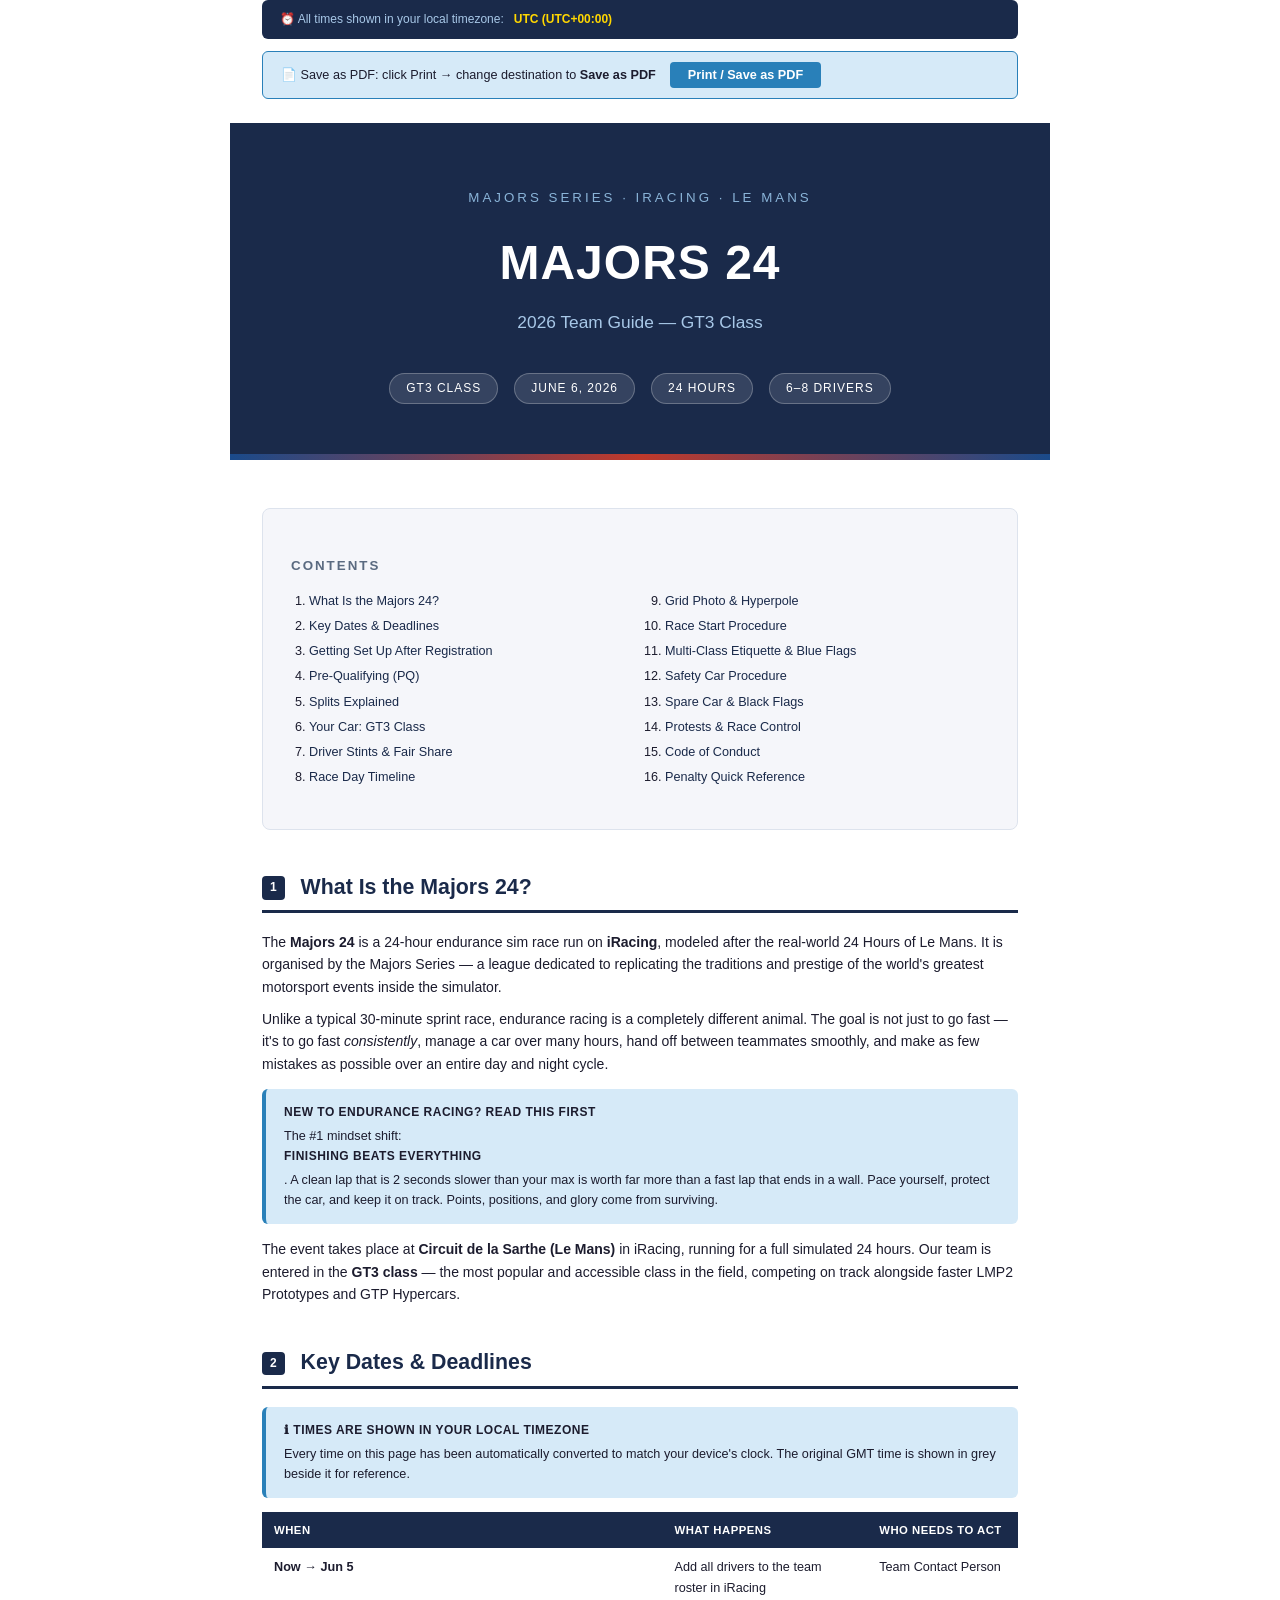
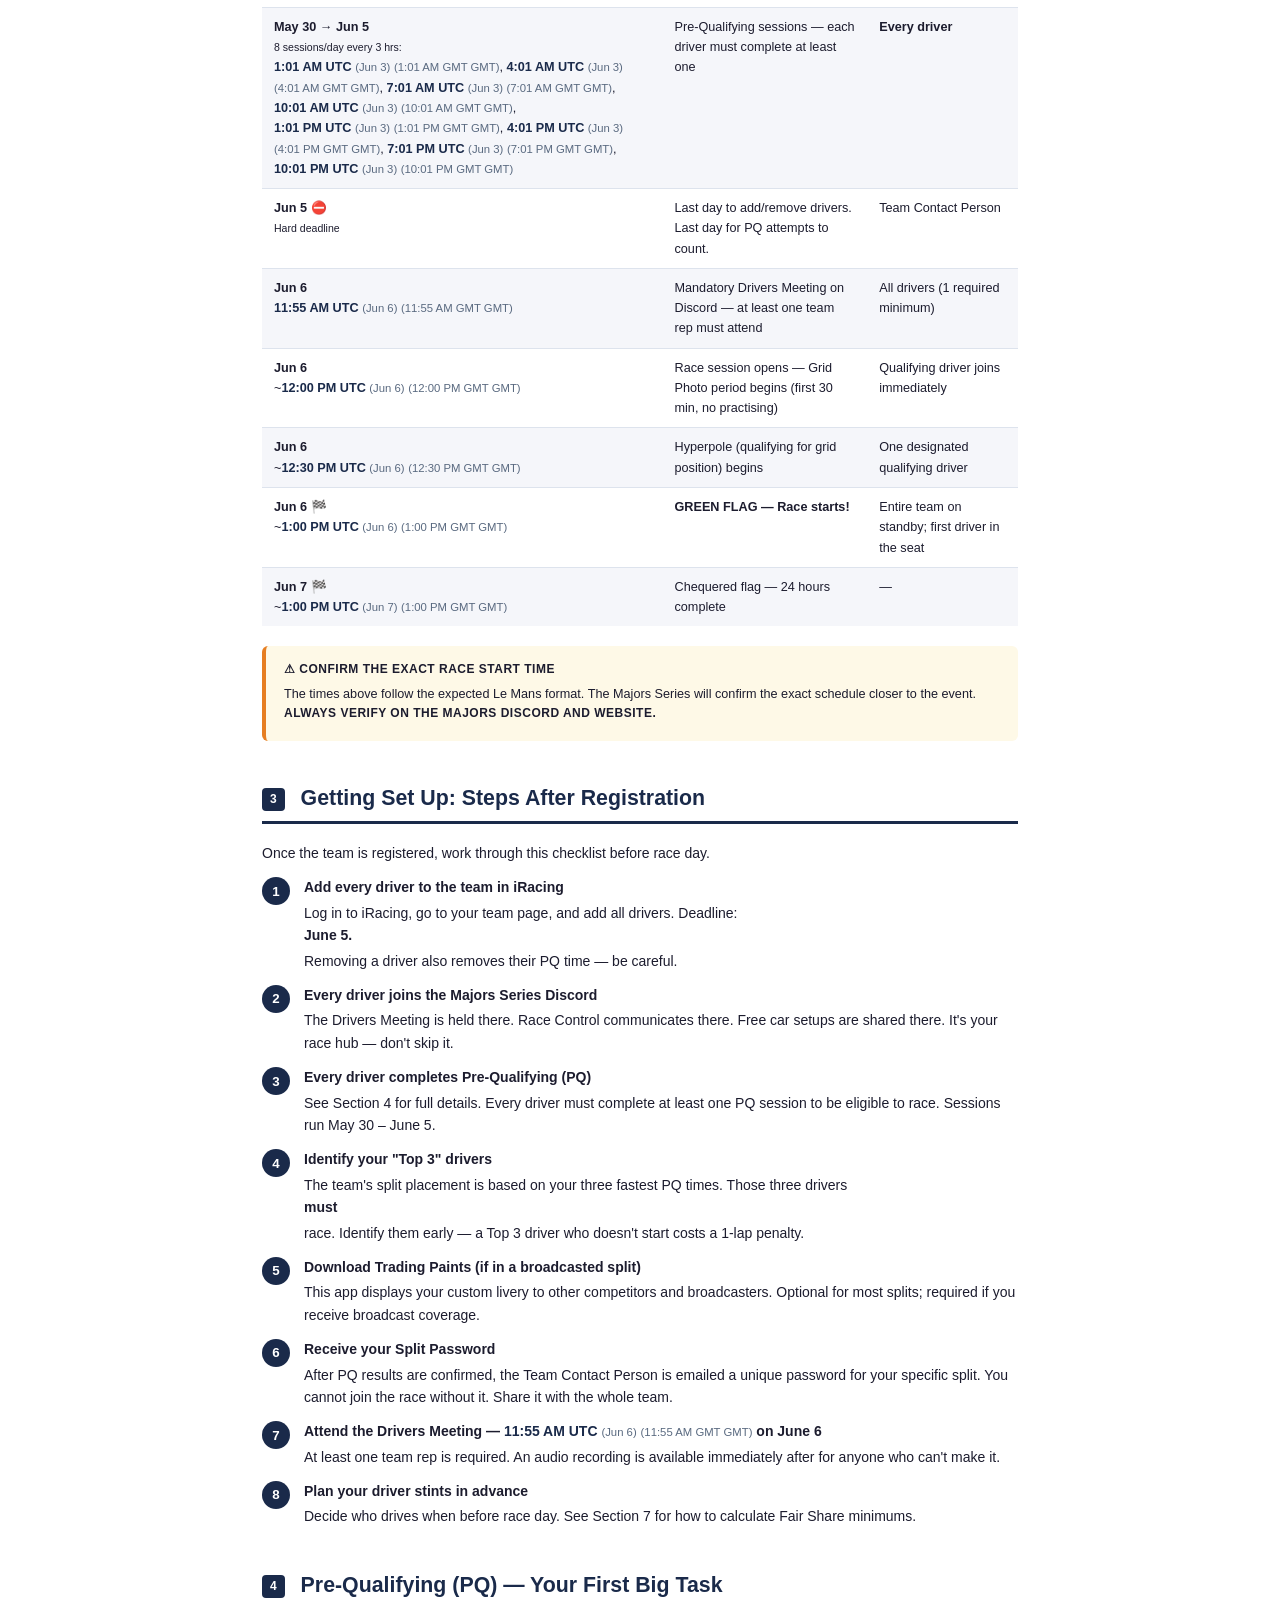
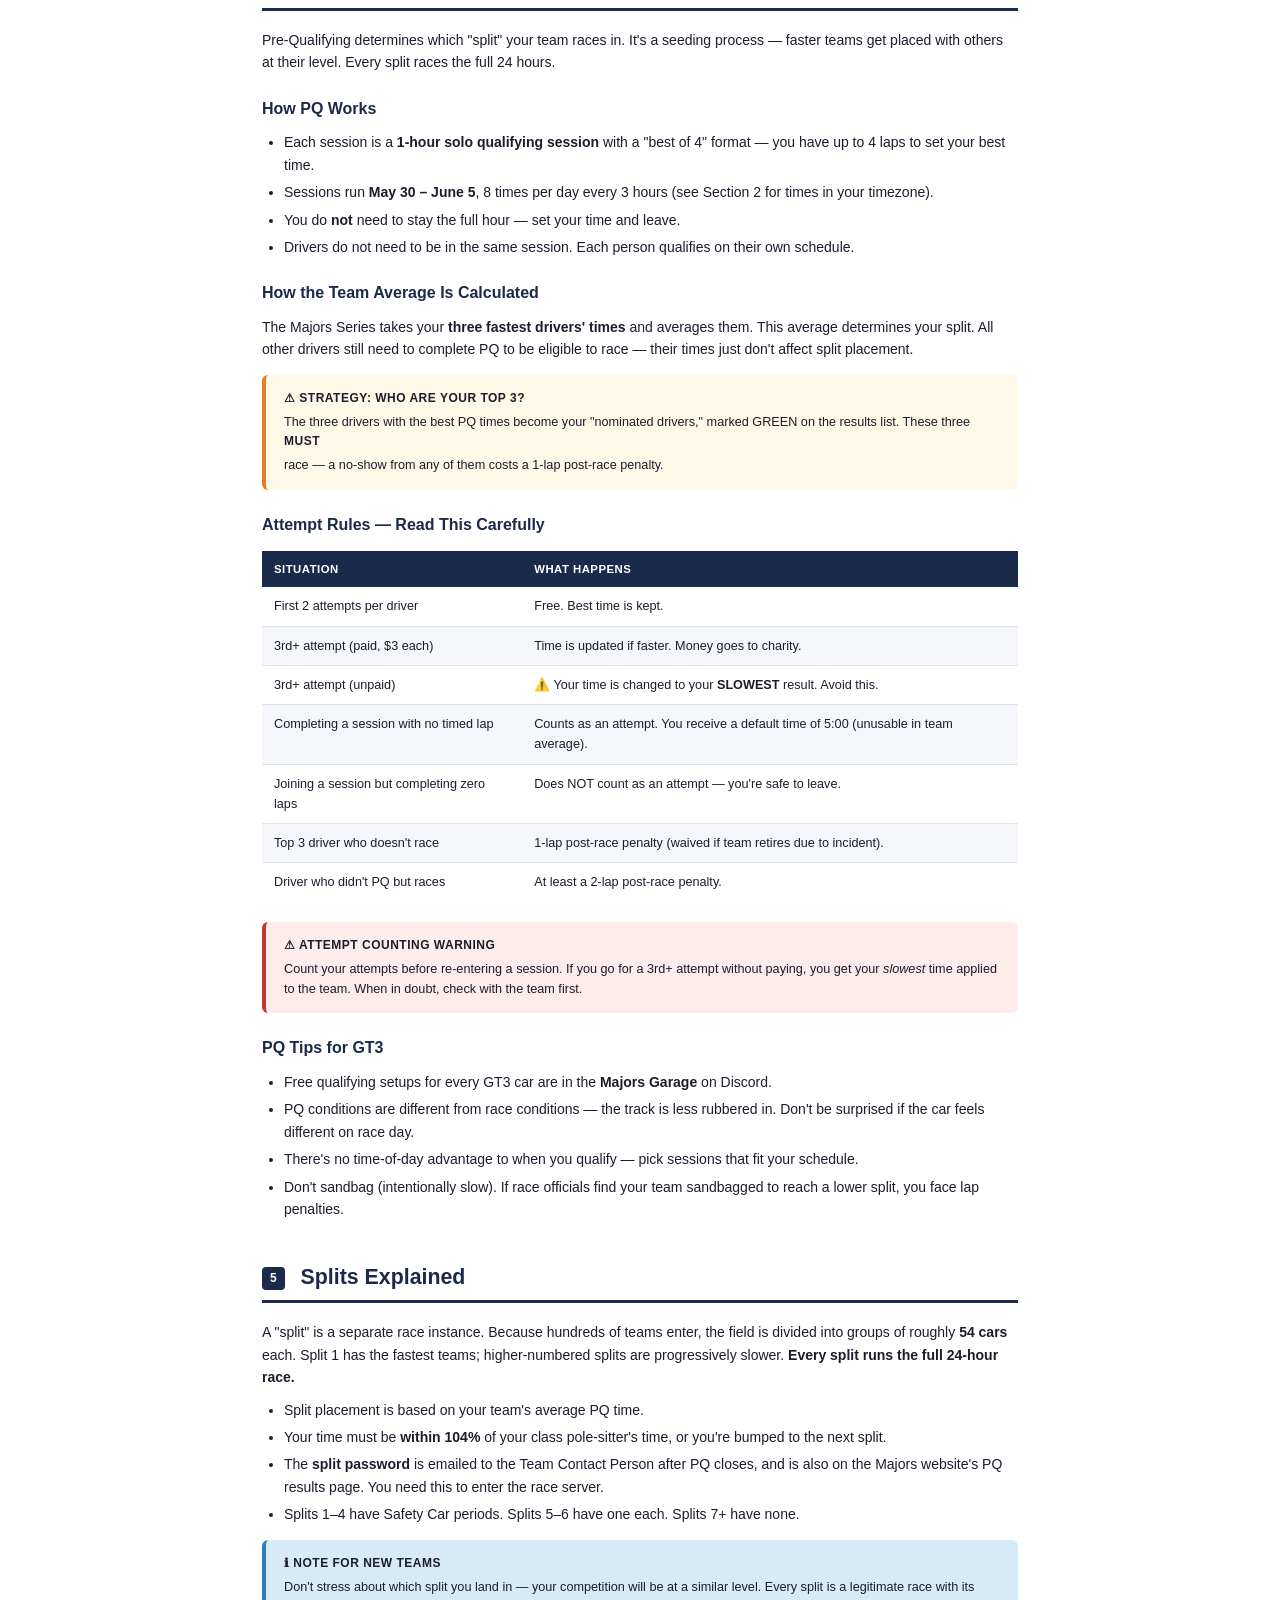
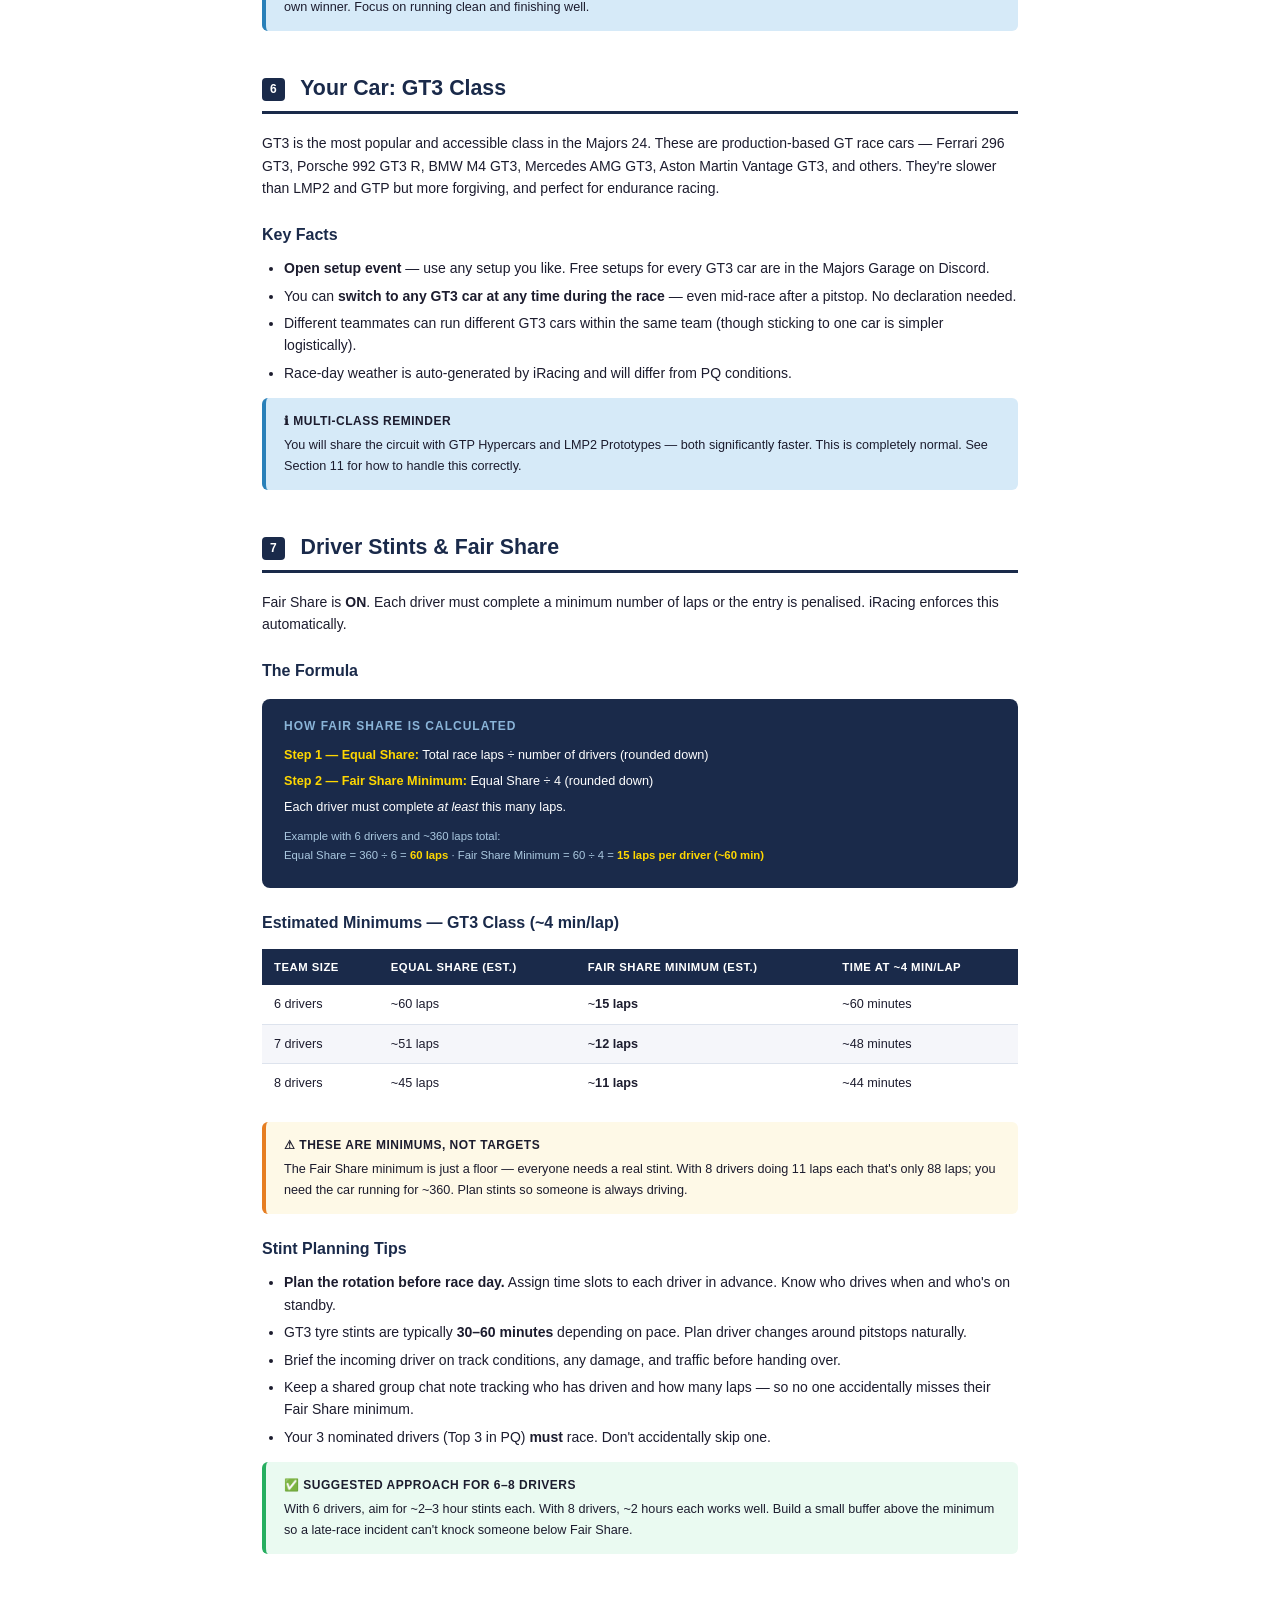
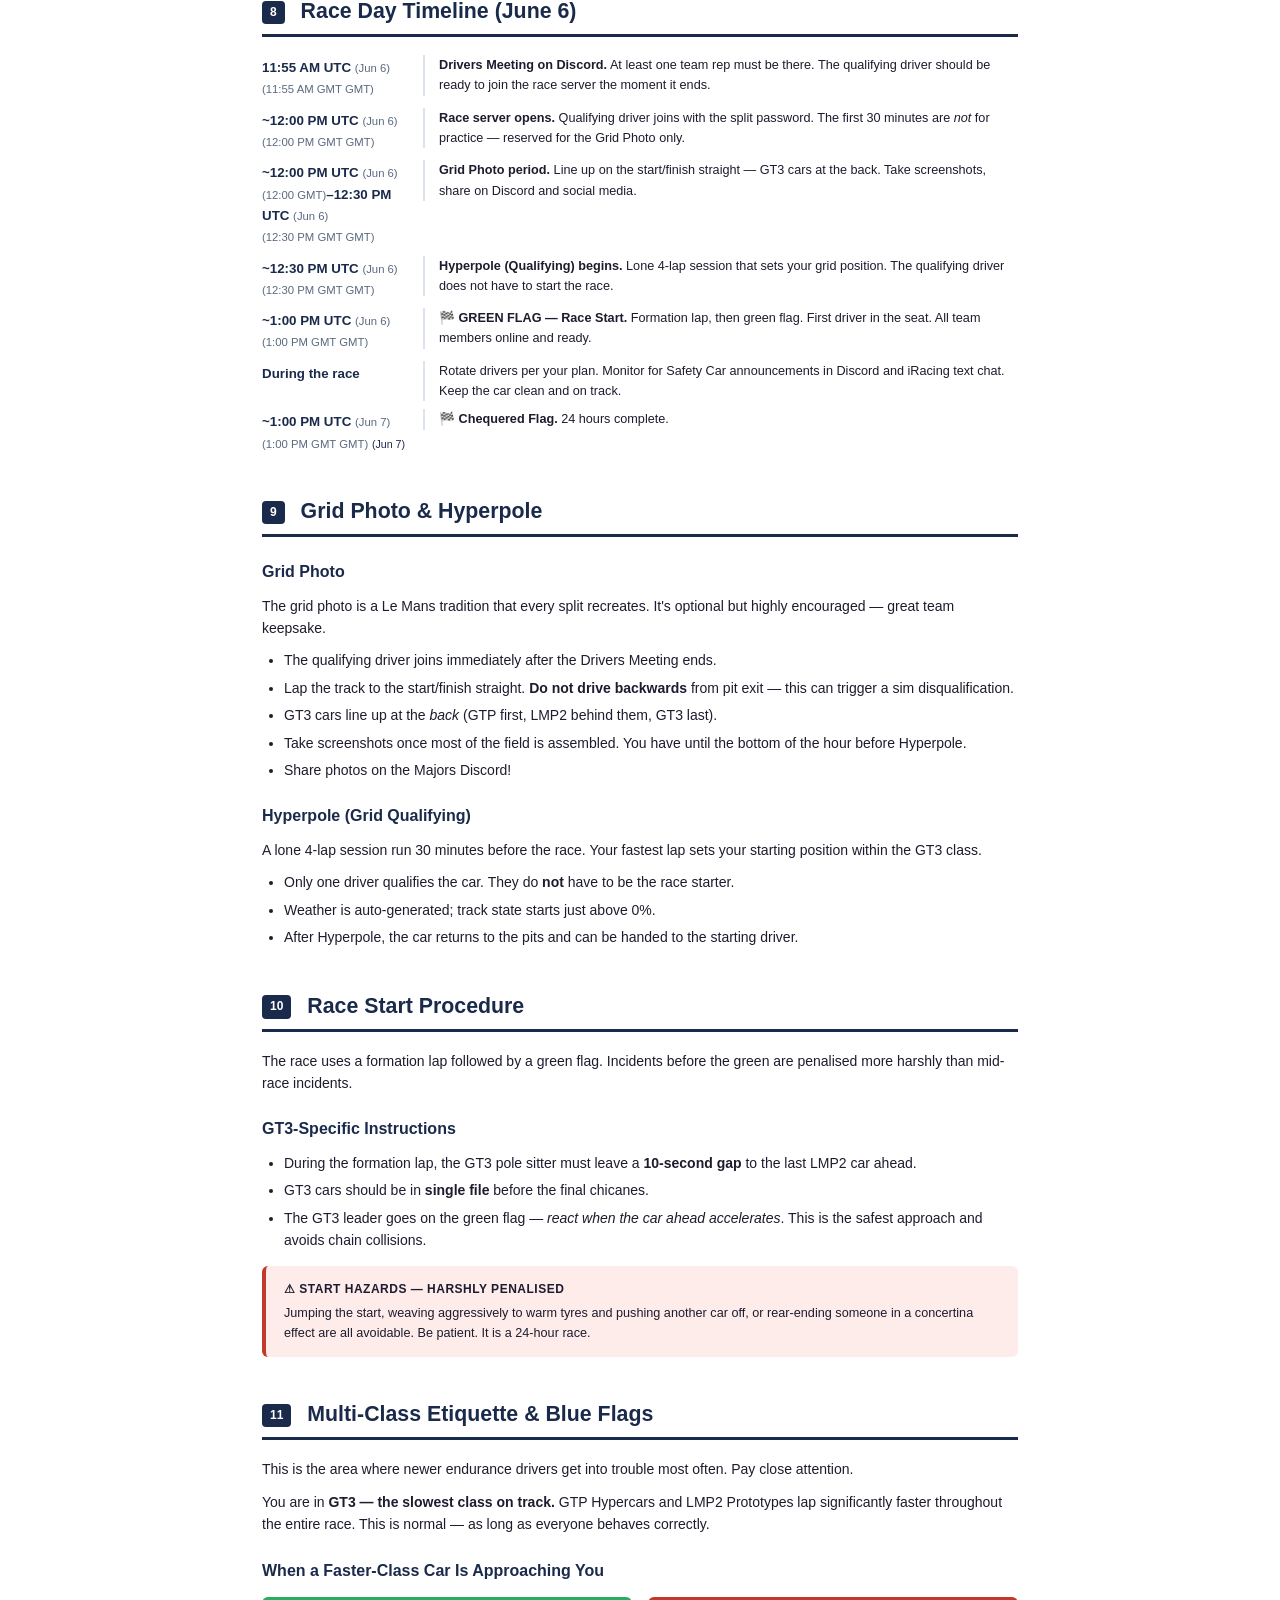
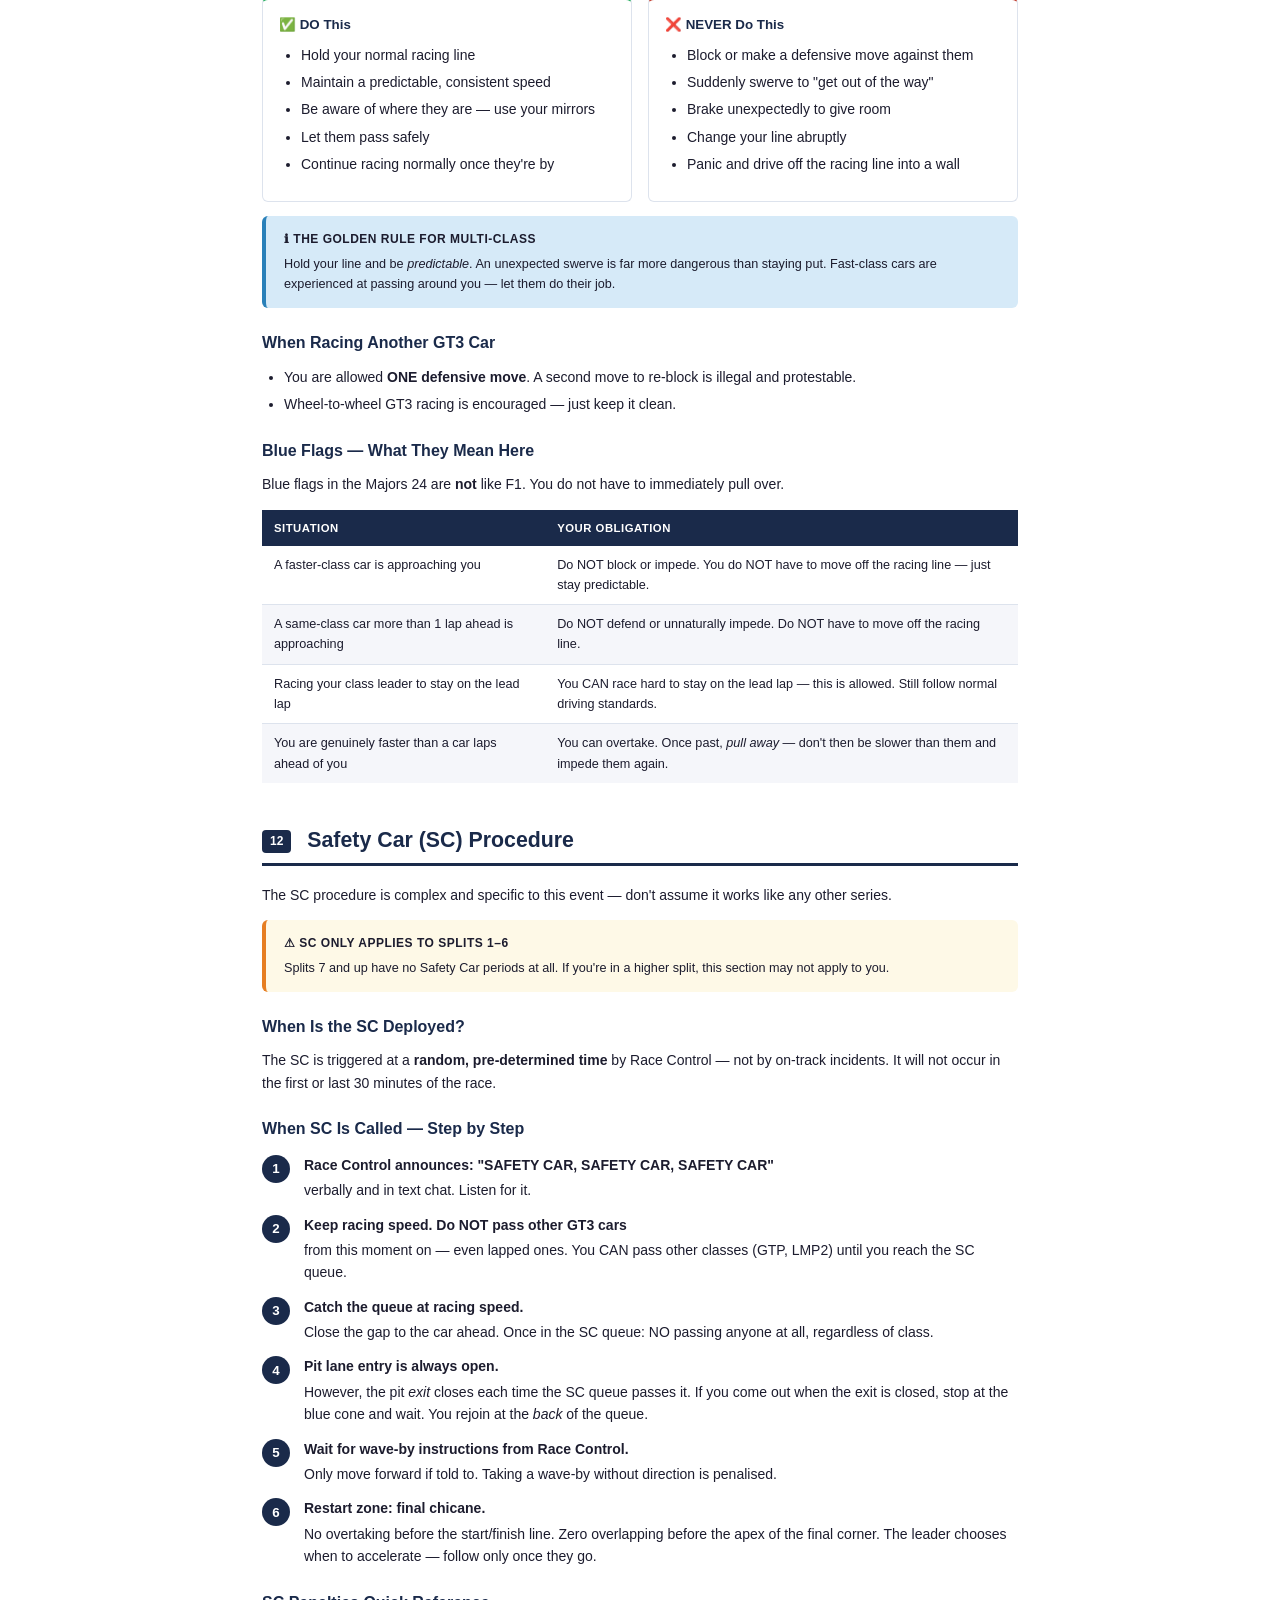
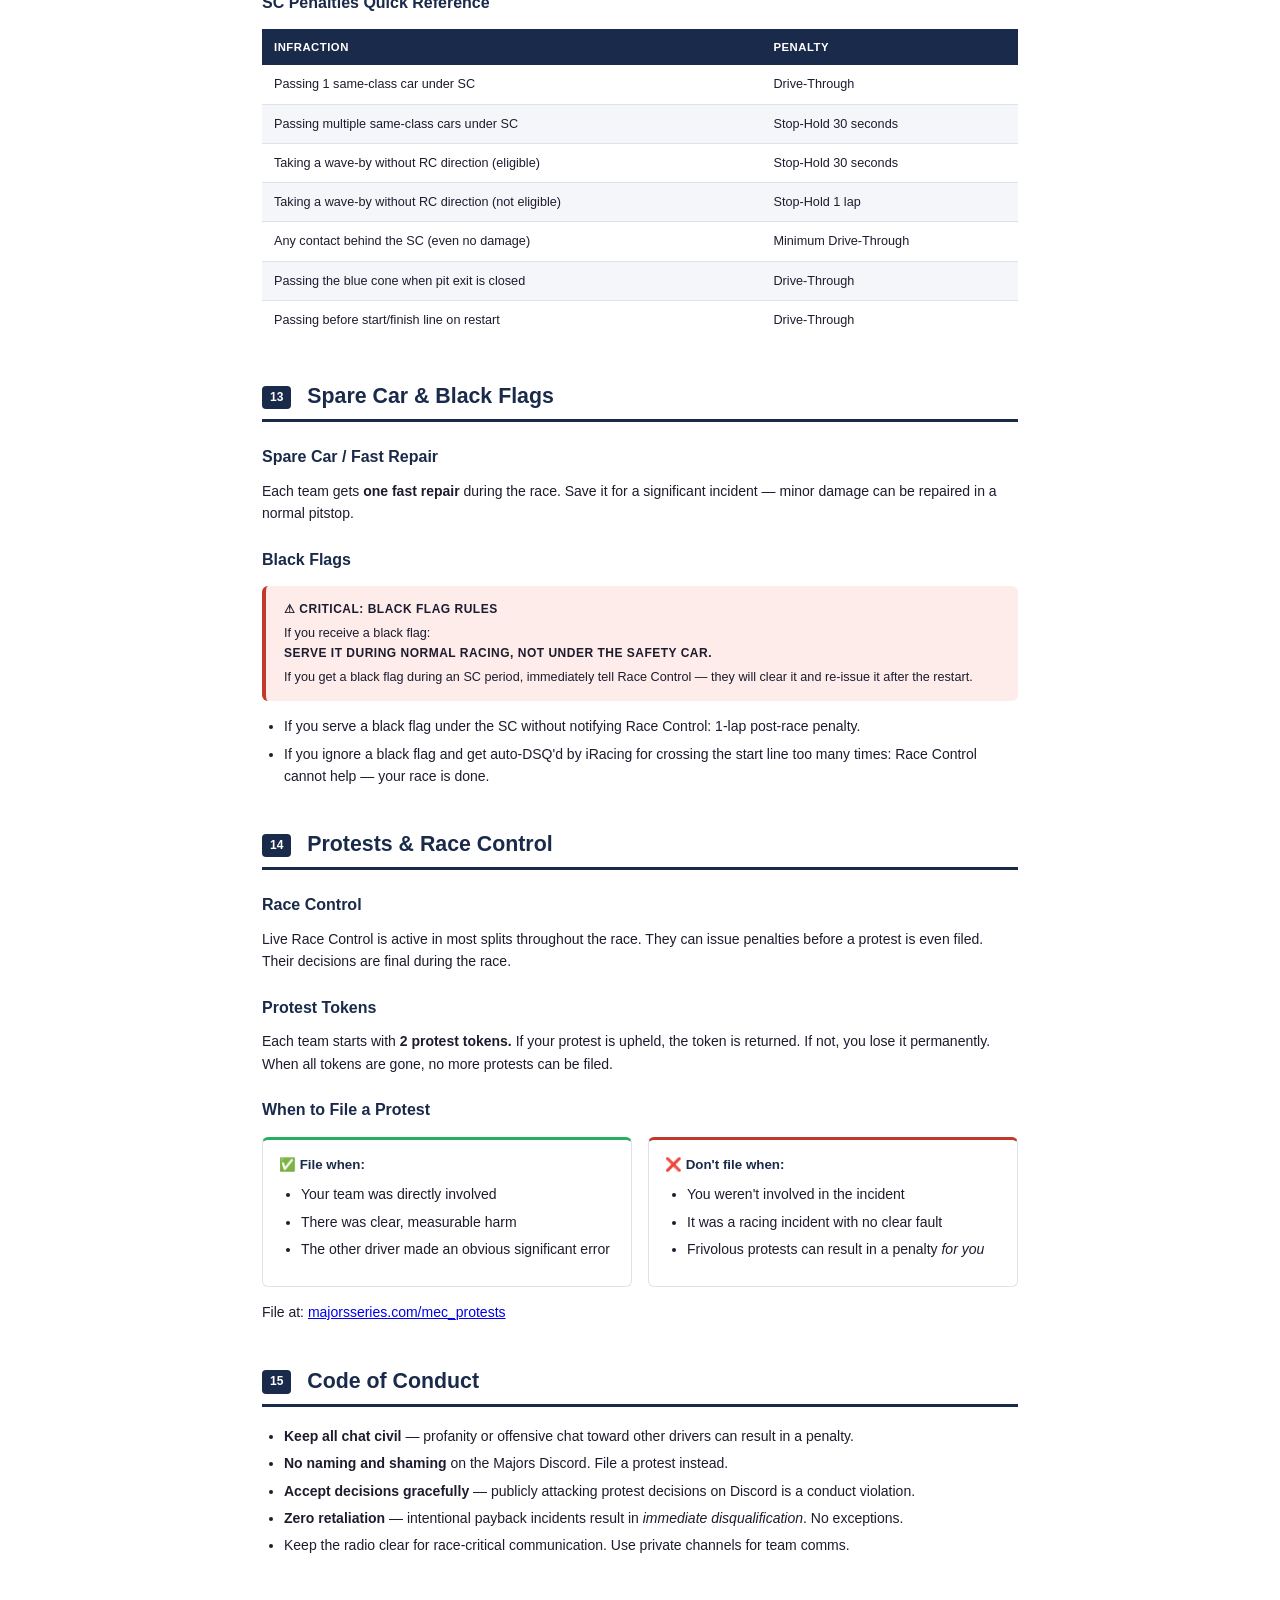
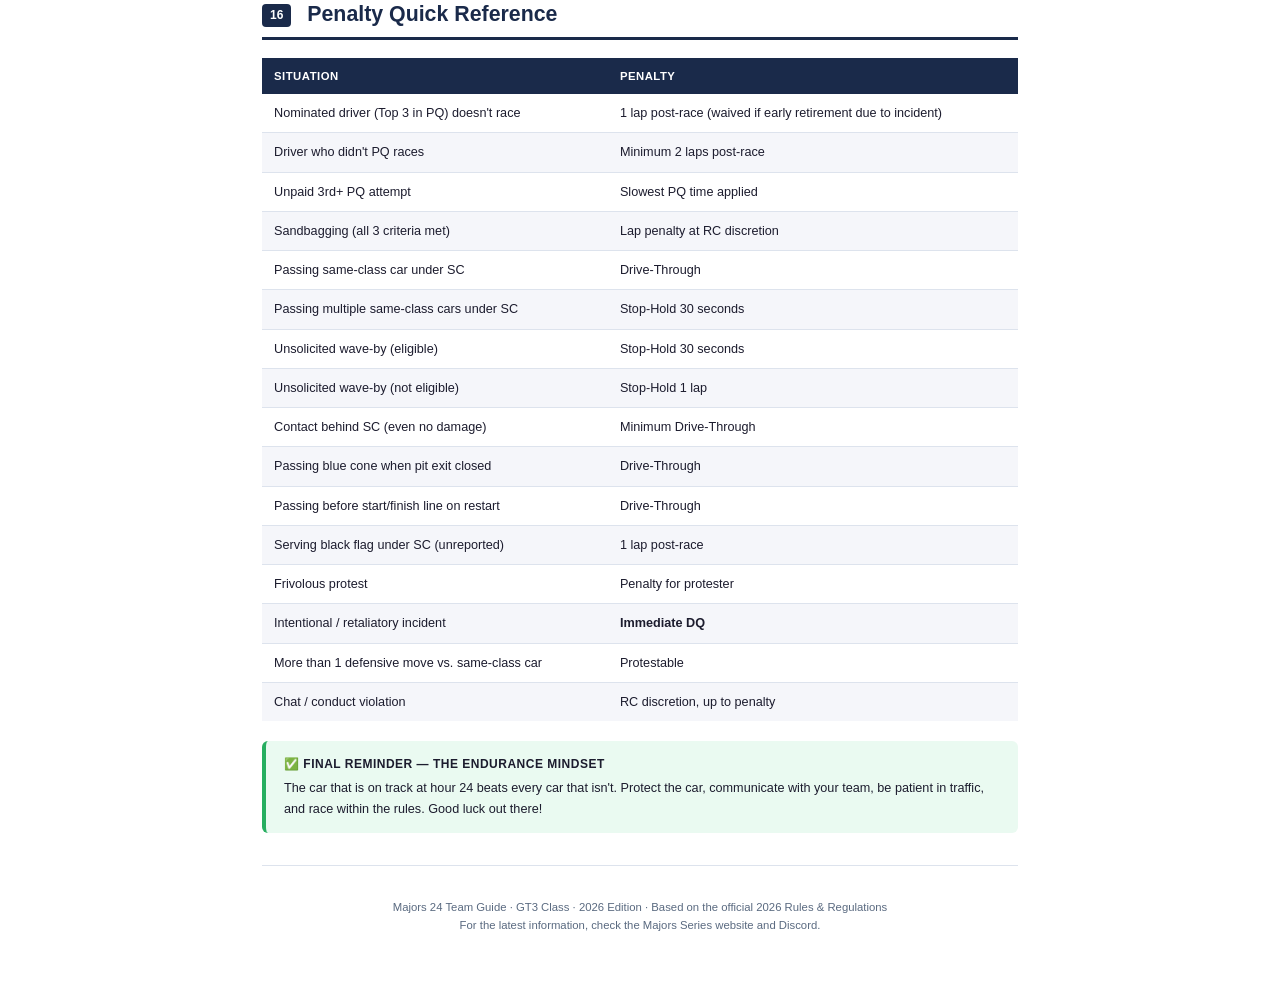
==== index.html @ 24a624b7 "Add files via upload" ====
<!DOCTYPE html>
<html lang="en">
<head>
<meta charset="UTF-8">
<meta name="viewport" content="width=device-width, initial-scale=1.0">
<title>Majors 24 — Team Guide 2026</title>
<style>
  :root {
    --navy: #1a2a4a;
    --red: #c0392b;
    --blue: #2980b9;
    --light-blue: #d6eaf8;
    --light-red: #fdecea;
    --light-yellow: #fef9e7;
    --light-green: #eafaf1;
    --gray: #f5f6fa;
    --border: #dde3ed;
    --text: #1c1c2e;
    --muted: #5a6a80;
  }
  * { box-sizing: border-box; margin: 0; padding: 0; }
  body {
    font-family: 'Segoe UI', Arial, sans-serif;
    font-size: 10.5pt;
    color: var(--text);
    background: #fff;
    line-height: 1.6;
  }
  @media print {
    .no-print { display: none !important; }
    body { font-size: 9.5pt; }
    .cover { page-break-after: always; }
    h2 { page-break-before: auto; }
  }
  .page { max-width: 820px; margin: 0 auto; padding: 0 32px 60px; }

  /* ── COVER ── */
  .cover {
    background: var(--navy);
    color: white;
    text-align: center;
    padding: 64px 40px 56px;
    margin: 0 -32px 48px;
    position: relative;
    overflow: hidden;
  }
  .cover::before {
    content: '';
    position: absolute;
    bottom: 0; left: 0; right: 0;
    height: 6px;
    background: linear-gradient(90deg, #1a4a8a 0%, var(--red) 50%, #1a4a8a 100%);
  }
  .cover .event-label {
    font-size: 10pt;
    letter-spacing: 3px;
    text-transform: uppercase;
    color: #8ab4d8;
    margin-bottom: 16px;
  }
  .cover h1 { font-size: 36pt; font-weight: 800; letter-spacing: 1px; margin-bottom: 8px; }
  .cover .subtitle { font-size: 13pt; color: #a8c8e8; margin-bottom: 36px; }
  .cover .badges { display: flex; justify-content: center; gap: 16px; flex-wrap: wrap; }
  .badge {
    background: rgba(255,255,255,0.12);
    border: 1px solid rgba(255,255,255,0.25);
    border-radius: 20px;
    padding: 5px 16px;
    font-size: 9pt;
    letter-spacing: 1px;
  }

  /* ── TIMEZONE BANNER ── */
  .tz-banner {
    background: #1a2a4a;
    color: #a8c8e8;
    border-radius: 6px;
    padding: 10px 18px;
    margin-bottom: 12px;
    font-size: 9pt;
    display: flex;
    align-items: center;
    gap: 10px;
  }
  .tz-banner strong { color: #ffd700; }

  /* ── PRINT BAR ── */
  .print-bar {
    background: var(--light-blue);
    border: 1px solid var(--blue);
    border-radius: 6px;
    padding: 10px 18px;
    margin-bottom: 24px;
    display: flex;
    align-items: center;
    gap: 14px;
    font-size: 9.5pt;
  }
  .print-btn {
    background: var(--blue);
    color: white;
    border: none;
    border-radius: 4px;
    padding: 6px 18px;
    cursor: pointer;
    font-size: 9.5pt;
    font-weight: 600;
    white-space: nowrap;
  }
  .print-btn:hover { background: #1a6fa3; }

  /* ── TOC ── */
  .toc {
    background: var(--gray);
    border: 1px solid var(--border);
    border-radius: 8px;
    padding: 24px 28px;
    margin-bottom: 40px;
  }
  .toc h3 { font-size: 10pt; letter-spacing: 2px; text-transform: uppercase; color: var(--muted); margin-bottom: 14px; }
  .toc ol { columns: 2; column-gap: 32px; padding-left: 18px; }
  .toc li { margin-bottom: 5px; font-size: 9.5pt; }
  .toc a { color: var(--navy); text-decoration: none; }
  .toc a:hover { text-decoration: underline; color: var(--blue); }

  /* ── HEADINGS ── */
  h2 {
    font-size: 16pt; font-weight: 700; color: var(--navy);
    border-bottom: 3px solid var(--navy);
    padding-bottom: 6px; margin: 40px 0 18px;
  }
  h2 .num {
    display: inline-block; background: var(--navy); color: white;
    border-radius: 4px; font-size: 9pt; padding: 2px 8px;
    margin-right: 10px; vertical-align: middle; font-weight: 700;
  }
  h3 { font-size: 12pt; font-weight: 700; color: var(--navy); margin: 22px 0 10px; }
  p { margin-bottom: 10px; }

  /* ── CALLOUTS ── */
  .callout {
    border-radius: 6px; padding: 14px 18px; margin: 14px 0;
    border-left: 4px solid; font-size: 9.5pt;
  }
  .callout-red    { background: var(--light-red);    border-color: var(--red);  }
  .callout-blue   { background: var(--light-blue);   border-color: var(--blue); }
  .callout-yellow { background: var(--light-yellow); border-color: #e67e22;     }
  .callout-green  { background: var(--light-green);  border-color: #27ae60;     }
  .callout strong { display: block; margin-bottom: 4px; font-size: 9pt; letter-spacing: 0.5px; text-transform: uppercase; }

  /* ── TABLES ── */
  table { width: 100%; border-collapse: collapse; margin: 14px 0 20px; font-size: 9.5pt; }
  th { background: var(--navy); color: white; text-align: left; padding: 9px 12px; font-size: 8.5pt; letter-spacing: 0.5px; text-transform: uppercase; }
  td { padding: 9px 12px; border-bottom: 1px solid var(--border); vertical-align: top; }
  tr:nth-child(even) td { background: var(--gray); }
  tr:last-child td { border-bottom: none; }

  /* ── LOCAL TIME DISPLAY ── */
  .local-t {
    font-weight: 700;
    color: var(--navy);
  }
  .gmt-ref {
    font-weight: 400;
    font-size: 8.5pt;
    color: var(--muted);
    white-space: nowrap;
  }
  /* Time block used in the timeline left column */
  .tl-time-local { font-weight: 700; color: var(--navy); font-size: 10pt; }
  .tl-time-gmt   { font-size: 8pt; color: var(--muted); margin-top: 2px; }

  /* ── LISTS ── */
  ul, ol { padding-left: 22px; margin: 8px 0 12px; }
  li { margin-bottom: 5px; }

  /* ── STEPS ── */
  .steps { margin: 12px 0; }
  .step { display: flex; gap: 14px; align-items: flex-start; margin-bottom: 12px; }
  .step-num {
    flex-shrink: 0; width: 28px; height: 28px;
    background: var(--navy); color: white; border-radius: 50%;
    display: flex; align-items: center; justify-content: center;
    font-weight: 700; font-size: 10pt; margin-top: 1px;
  }
  .step-body { flex: 1; }
  .step-body strong { display: block; margin-bottom: 3px; }

  /* ── TIMELINE ── */
  .timeline { margin: 14px 0; }
  .tl-item { display: flex; gap: 16px; margin-bottom: 8px; align-items: flex-start; }
  .tl-time { flex-shrink: 0; width: 145px; padding-top: 2px; }
  .tl-body {
    flex: 1;
    border-left: 2px solid var(--border);
    padding-left: 14px;
    font-size: 9.5pt;
  }

  /* ── HIGHLIGHT BOX ── */
  .highlight-box { background: var(--navy); color: white; border-radius: 8px; padding: 18px 22px; margin: 16px 0; }
  .highlight-box h4 { color: #8ab4d8; font-size: 9pt; letter-spacing: 1px; text-transform: uppercase; margin-bottom: 8px; }
  .highlight-box p { margin-bottom: 6px; font-size: 9.5pt; }
  .highlight-box strong { color: #ffd700; }

  /* ── TWO-COL ── */
  .two-col { display: grid; grid-template-columns: 1fr 1fr; gap: 16px; margin: 14px 0; }
  .col-card { border: 1px solid var(--border); border-radius: 6px; padding: 14px 16px; }
  .col-card h4 { font-size: 10pt; font-weight: 700; margin-bottom: 8px; color: var(--navy); }
  .col-card.good { border-top: 3px solid #27ae60; }
  .col-card.bad  { border-top: 3px solid var(--red); }

  hr { border: none; border-top: 1px solid var(--border); margin: 32px 0; }
</style>
</head>
<body>
<div class="page">

  <!-- Timezone Banner -->
  <div class="tz-banner no-print" id="tz-banner">
    ⏰ Detecting your timezone…
  </div>

  <!-- Print Bar -->
  <div class="print-bar no-print">
    <span>📄 Save as PDF: click Print → change destination to <strong>Save as PDF</strong></span>
    <button class="print-btn" onclick="window.print()">Print / Save as PDF</button>
  </div>

  <!-- Cover -->
  <div class="cover">
    <p class="event-label">Majors Series · iRacing · Le Mans</p>
    <h1>MAJORS 24</h1>
    <p class="subtitle">2026 Team Guide — GT3 Class</p>
    <div class="badges">
      <span class="badge">GT3 CLASS</span>
      <span class="badge">JUNE 6, 2026</span>
      <span class="badge">24 HOURS</span>
      <span class="badge">6–8 DRIVERS</span>
    </div>
  </div>

  <!-- TOC -->
  <div class="toc">
    <h3>Contents</h3>
    <ol>
      <li><a href="#what-is-it">What Is the Majors 24?</a></li>
      <li><a href="#dates">Key Dates &amp; Deadlines</a></li>
      <li><a href="#setup">Getting Set Up After Registration</a></li>
      <li><a href="#preq">Pre-Qualifying (PQ)</a></li>
      <li><a href="#splits">Splits Explained</a></li>
      <li><a href="#gt3">Your Car: GT3 Class</a></li>
      <li><a href="#fairshare">Driver Stints &amp; Fair Share</a></li>
      <li><a href="#raceday">Race Day Timeline</a></li>
      <li><a href="#gridphoto">Grid Photo &amp; Hyperpole</a></li>
      <li><a href="#racestart">Race Start Procedure</a></li>
      <li><a href="#multiclass">Multi-Class Etiquette &amp; Blue Flags</a></li>
      <li><a href="#safetycar">Safety Car Procedure</a></li>
      <li><a href="#sparecar">Spare Car &amp; Black Flags</a></li>
      <li><a href="#protests">Protests &amp; Race Control</a></li>
      <li><a href="#conduct">Code of Conduct</a></li>
      <li><a href="#penalties">Penalty Quick Reference</a></li>
    </ol>
  </div>


  <!-- ─────────────────────────────────────── SECTION 1 ── -->
  <h2 id="what-is-it"><span class="num">1</span> What Is the Majors 24?</h2>

  <p>The <strong>Majors 24</strong> is a 24-hour endurance sim race run on <strong>iRacing</strong>, modeled after the real-world 24 Hours of Le Mans. It is organised by the Majors Series — a league dedicated to replicating the traditions and prestige of the world's greatest motorsport events inside the simulator.</p>

  <p>Unlike a typical 30-minute sprint race, endurance racing is a completely different animal. The goal is not just to go fast — it's to go fast <em>consistently</em>, manage a car over many hours, hand off between teammates smoothly, and make as few mistakes as possible over an entire day and night cycle.</p>

  <div class="callout callout-blue">
    <strong>New to Endurance Racing? Read This First</strong>
    The #1 mindset shift: <strong>finishing beats everything</strong>. A clean lap that is 2 seconds slower than your max is worth far more than a fast lap that ends in a wall. Pace yourself, protect the car, and keep it on track. Points, positions, and glory come from surviving.
  </div>

  <p>The event takes place at <strong>Circuit de la Sarthe (Le Mans)</strong> in iRacing, running for a full simulated 24 hours. Our team is entered in the <strong>GT3 class</strong> — the most popular and accessible class in the field, competing on track alongside faster LMP2 Prototypes and GTP Hypercars.</p>


  <!-- ─────────────────────────────────────── SECTION 2 ── -->
  <h2 id="dates"><span class="num">2</span> Key Dates &amp; Deadlines</h2>

  <div class="callout callout-blue">
    <strong>ℹ Times Are Shown in Your Local Timezone</strong>
    Every time on this page has been automatically converted to match your device's clock. The original GMT time is shown in grey beside it for reference.
  </div>

  <table>
    <thead>
      <tr><th>When</th><th>What Happens</th><th>Who Needs to Act</th></tr>
    </thead>
    <tbody>
      <tr>
        <td><strong>Now → Jun 5</strong></td>
        <td>Add all drivers to the team roster in iRacing</td>
        <td>Team Contact Person</td>
      </tr>
      <tr>
        <td>
          <strong>May 30 → Jun 5</strong><br>
          <small>8 sessions/day every 3 hrs:</small><br>
          <span data-utc="2026-06-03T01:01:00Z">1:01 AM GMT</span>,
          <span data-utc="2026-06-03T04:01:00Z">4:01 AM GMT</span>,
          <span data-utc="2026-06-03T07:01:00Z">7:01 AM GMT</span>,
          <span data-utc="2026-06-03T10:01:00Z">10:01 AM GMT</span>,<br>
          <span data-utc="2026-06-03T13:01:00Z">1:01 PM GMT</span>,
          <span data-utc="2026-06-03T16:01:00Z">4:01 PM GMT</span>,
          <span data-utc="2026-06-03T19:01:00Z">7:01 PM GMT</span>,
          <span data-utc="2026-06-03T22:01:00Z">10:01 PM GMT</span>
        </td>
        <td>Pre-Qualifying sessions — each driver must complete at least one</td>
        <td><strong>Every driver</strong></td>
      </tr>
      <tr>
        <td><strong>Jun 5 ⛔</strong><br><small>Hard deadline</small></td>
        <td>Last day to add/remove drivers. Last day for PQ attempts to count.</td>
        <td>Team Contact Person</td>
      </tr>
      <tr>
        <td>
          <strong>Jun 6</strong><br>
          <span data-utc="2026-06-06T11:55:00Z">11:55 AM GMT</span>
        </td>
        <td>Mandatory Drivers Meeting on Discord — at least one team rep must attend</td>
        <td>All drivers (1 required minimum)</td>
      </tr>
      <tr>
        <td>
          <strong>Jun 6</strong><br>
          ~<span data-utc="2026-06-06T12:00:00Z">12:00 PM GMT</span>
        </td>
        <td>Race session opens — Grid Photo period begins (first 30 min, no practising)</td>
        <td>Qualifying driver joins immediately</td>
      </tr>
      <tr>
        <td>
          <strong>Jun 6</strong><br>
          ~<span data-utc="2026-06-06T12:30:00Z">12:30 PM GMT</span>
        </td>
        <td>Hyperpole (qualifying for grid position) begins</td>
        <td>One designated qualifying driver</td>
      </tr>
      <tr>
        <td>
          <strong>Jun 6 🏁</strong><br>
          ~<span data-utc="2026-06-06T13:00:00Z">1:00 PM GMT</span>
        </td>
        <td><strong>GREEN FLAG — Race starts!</strong></td>
        <td>Entire team on standby; first driver in the seat</td>
      </tr>
      <tr>
        <td>
          <strong>Jun 7 🏁</strong><br>
          ~<span data-utc="2026-06-07T13:00:00Z">1:00 PM GMT</span>
        </td>
        <td>Chequered flag — 24 hours complete</td>
        <td>—</td>
      </tr>
    </tbody>
  </table>

  <div class="callout callout-yellow">
    <strong>⚠ Confirm the Exact Race Start Time</strong>
    The times above follow the expected Le Mans format. The Majors Series will confirm the exact schedule closer to the event. <strong>Always verify on the Majors Discord and website.</strong>
  </div>


  <!-- ─────────────────────────────────────── SECTION 3 ── -->
  <h2 id="setup"><span class="num">3</span> Getting Set Up: Steps After Registration</h2>

  <p>Once the team is registered, work through this checklist before race day.</p>

  <div class="steps">
    <div class="step">
      <div class="step-num">1</div>
      <div class="step-body">
        <strong>Add every driver to the team in iRacing</strong>
        Log in to iRacing, go to your team page, and add all drivers. Deadline: <strong>June 5.</strong> Removing a driver also removes their PQ time — be careful.
      </div>
    </div>
    <div class="step">
      <div class="step-num">2</div>
      <div class="step-body">
        <strong>Every driver joins the Majors Series Discord</strong>
        The Drivers Meeting is held there. Race Control communicates there. Free car setups are shared there. It's your race hub — don't skip it.
      </div>
    </div>
    <div class="step">
      <div class="step-num">3</div>
      <div class="step-body">
        <strong>Every driver completes Pre-Qualifying (PQ)</strong>
        See Section 4 for full details. Every driver must complete at least one PQ session to be eligible to race. Sessions run May 30 – June 5.
      </div>
    </div>
    <div class="step">
      <div class="step-num">4</div>
      <div class="step-body">
        <strong>Identify your "Top 3" drivers</strong>
        The team's split placement is based on your three fastest PQ times. Those three drivers <strong>must</strong> race. Identify them early — a Top 3 driver who doesn't start costs a 1-lap penalty.
      </div>
    </div>
    <div class="step">
      <div class="step-num">5</div>
      <div class="step-body">
        <strong>Download Trading Paints (if in a broadcasted split)</strong>
        This app displays your custom livery to other competitors and broadcasters. Optional for most splits; required if you receive broadcast coverage.
      </div>
    </div>
    <div class="step">
      <div class="step-num">6</div>
      <div class="step-body">
        <strong>Receive your Split Password</strong>
        After PQ results are confirmed, the Team Contact Person is emailed a unique password for your specific split. You cannot join the race without it. Share it with the whole team.
      </div>
    </div>
    <div class="step">
      <div class="step-num">7</div>
      <div class="step-body">
        <strong>Attend the Drivers Meeting — <span data-utc="2026-06-06T11:55:00Z">11:55 AM GMT</span> on June 6</strong>
        At least one team rep is required. An audio recording is available immediately after for anyone who can't make it.
      </div>
    </div>
    <div class="step">
      <div class="step-num">8</div>
      <div class="step-body">
        <strong>Plan your driver stints in advance</strong>
        Decide who drives when before race day. See Section 7 for how to calculate Fair Share minimums.
      </div>
    </div>
  </div>


  <!-- ─────────────────────────────────────── SECTION 4 ── -->
  <h2 id="preq"><span class="num">4</span> Pre-Qualifying (PQ) — Your First Big Task</h2>

  <p>Pre-Qualifying determines which "split" your team races in. It's a seeding process — faster teams get placed with others at their level. Every split races the full 24 hours.</p>

  <h3>How PQ Works</h3>
  <ul>
    <li>Each session is a <strong>1-hour solo qualifying session</strong> with a "best of 4" format — you have up to 4 laps to set your best time.</li>
    <li>Sessions run <strong>May 30 – June 5</strong>, 8 times per day every 3 hours (see Section 2 for times in your timezone).</li>
    <li>You do <strong>not</strong> need to stay the full hour — set your time and leave.</li>
    <li>Drivers do not need to be in the same session. Each person qualifies on their own schedule.</li>
  </ul>

  <h3>How the Team Average Is Calculated</h3>
  <p>The Majors Series takes your <strong>three fastest drivers' times</strong> and averages them. This average determines your split. All other drivers still need to complete PQ to be eligible to race — their times just don't affect split placement.</p>

  <div class="callout callout-yellow">
    <strong>⚠ Strategy: Who Are Your Top 3?</strong>
    The three drivers with the best PQ times become your "nominated drivers," marked GREEN on the results list. These three <strong>must</strong> race — a no-show from any of them costs a 1-lap post-race penalty.
  </div>

  <h3>Attempt Rules — Read This Carefully</h3>
  <table>
    <thead><tr><th>Situation</th><th>What Happens</th></tr></thead>
    <tbody>
      <tr><td>First 2 attempts per driver</td><td>Free. Best time is kept.</td></tr>
      <tr><td>3rd+ attempt (paid, $3 each)</td><td>Time is updated if faster. Money goes to charity.</td></tr>
      <tr><td>3rd+ attempt (unpaid)</td><td>⚠️ Your time is changed to your <strong>SLOWEST</strong> result. Avoid this.</td></tr>
      <tr><td>Completing a session with no timed lap</td><td>Counts as an attempt. You receive a default time of 5:00 (unusable in team average).</td></tr>
      <tr><td>Joining a session but completing zero laps</td><td>Does NOT count as an attempt — you're safe to leave.</td></tr>
      <tr><td>Top 3 driver who doesn't race</td><td>1-lap post-race penalty (waived if team retires due to incident).</td></tr>
      <tr><td>Driver who didn't PQ but races</td><td>At least a 2-lap post-race penalty.</td></tr>
    </tbody>
  </table>

  <div class="callout callout-red">
    <strong>⚠ Attempt Counting Warning</strong>
    Count your attempts before re-entering a session. If you go for a 3rd+ attempt without paying, you get your <em>slowest</em> time applied to the team. When in doubt, check with the team first.
  </div>

  <h3>PQ Tips for GT3</h3>
  <ul>
    <li>Free qualifying setups for every GT3 car are in the <strong>Majors Garage</strong> on Discord.</li>
    <li>PQ conditions are different from race conditions — the track is less rubbered in. Don't be surprised if the car feels different on race day.</li>
    <li>There's no time-of-day advantage to when you qualify — pick sessions that fit your schedule.</li>
    <li>Don't sandbag (intentionally slow). If race officials find your team sandbagged to reach a lower split, you face lap penalties.</li>
  </ul>


  <!-- ─────────────────────────────────────── SECTION 5 ── -->
  <h2 id="splits"><span class="num">5</span> Splits Explained</h2>

  <p>A "split" is a separate race instance. Because hundreds of teams enter, the field is divided into groups of roughly <strong>54 cars</strong> each. Split 1 has the fastest teams; higher-numbered splits are progressively slower. <strong>Every split runs the full 24-hour race.</strong></p>

  <ul>
    <li>Split placement is based on your team's average PQ time.</li>
    <li>Your time must be <strong>within 104%</strong> of your class pole-sitter's time, or you're bumped to the next split.</li>
    <li>The <strong>split password</strong> is emailed to the Team Contact Person after PQ closes, and is also on the Majors website's PQ results page. You need this to enter the race server.</li>
    <li>Splits 1–4 have Safety Car periods. Splits 5–6 have one each. Splits 7+ have none.</li>
  </ul>

  <div class="callout callout-blue">
    <strong>ℹ Note for New Teams</strong>
    Don't stress about which split you land in — your competition will be at a similar level. Every split is a legitimate race with its own winner. Focus on running clean and finishing well.
  </div>


  <!-- ─────────────────────────────────────── SECTION 6 ── -->
  <h2 id="gt3"><span class="num">6</span> Your Car: GT3 Class</h2>

  <p>GT3 is the most popular and accessible class in the Majors 24. These are production-based GT race cars — Ferrari 296 GT3, Porsche 992 GT3 R, BMW M4 GT3, Mercedes AMG GT3, Aston Martin Vantage GT3, and others. They're slower than LMP2 and GTP but more forgiving, and perfect for endurance racing.</p>

  <h3>Key Facts</h3>
  <ul>
    <li><strong>Open setup event</strong> — use any setup you like. Free setups for every GT3 car are in the Majors Garage on Discord.</li>
    <li>You can <strong>switch to any GT3 car at any time during the race</strong> — even mid-race after a pitstop. No declaration needed.</li>
    <li>Different teammates can run different GT3 cars within the same team (though sticking to one car is simpler logistically).</li>
    <li>Race-day weather is auto-generated by iRacing and will differ from PQ conditions.</li>
  </ul>

  <div class="callout callout-blue">
    <strong>ℹ Multi-Class Reminder</strong>
    You will share the circuit with GTP Hypercars and LMP2 Prototypes — both significantly faster. This is completely normal. See Section 11 for how to handle this correctly.
  </div>


  <!-- ─────────────────────────────────────── SECTION 7 ── -->
  <h2 id="fairshare"><span class="num">7</span> Driver Stints &amp; Fair Share</h2>

  <p>Fair Share is <strong>ON</strong>. Each driver must complete a minimum number of laps or the entry is penalised. iRacing enforces this automatically.</p>

  <h3>The Formula</h3>
  <div class="highlight-box">
    <h4>How Fair Share Is Calculated</h4>
    <p><strong>Step 1 — Equal Share:</strong> Total race laps ÷ number of drivers (rounded down)</p>
    <p><strong>Step 2 — Fair Share Minimum:</strong> Equal Share ÷ 4 (rounded down)</p>
    <p>Each driver must complete <em>at least</em> this many laps.</p>
    <p style="margin-top:10px;font-size:8.5pt;color:#aac8e0;">
      Example with 6 drivers and ~360 laps total:<br>
      Equal Share = 360 ÷ 6 = <strong>60 laps</strong> · Fair Share Minimum = 60 ÷ 4 = <strong>15 laps per driver (~60 min)</strong>
    </p>
  </div>

  <h3>Estimated Minimums — GT3 Class (~4 min/lap)</h3>
  <table>
    <thead><tr><th>Team Size</th><th>Equal Share (est.)</th><th>Fair Share Minimum (est.)</th><th>Time at ~4 min/lap</th></tr></thead>
    <tbody>
      <tr><td>6 drivers</td><td>~60 laps</td><td>~<strong>15 laps</strong></td><td>~60 minutes</td></tr>
      <tr><td>7 drivers</td><td>~51 laps</td><td>~<strong>12 laps</strong></td><td>~48 minutes</td></tr>
      <tr><td>8 drivers</td><td>~45 laps</td><td>~<strong>11 laps</strong></td><td>~44 minutes</td></tr>
    </tbody>
  </table>

  <div class="callout callout-yellow">
    <strong>⚠ These Are Minimums, Not Targets</strong>
    The Fair Share minimum is just a floor — everyone needs a real stint. With 8 drivers doing 11 laps each that's only 88 laps; you need the car running for ~360. Plan stints so someone is always driving.
  </div>

  <h3>Stint Planning Tips</h3>
  <ul>
    <li><strong>Plan the rotation before race day.</strong> Assign time slots to each driver in advance. Know who drives when and who's on standby.</li>
    <li>GT3 tyre stints are typically <strong>30–60 minutes</strong> depending on pace. Plan driver changes around pitstops naturally.</li>
    <li>Brief the incoming driver on track conditions, any damage, and traffic before handing over.</li>
    <li>Keep a shared group chat note tracking who has driven and how many laps — so no one accidentally misses their Fair Share minimum.</li>
    <li>Your 3 nominated drivers (Top 3 in PQ) <strong>must</strong> race. Don't accidentally skip one.</li>
  </ul>

  <div class="callout callout-green">
    <strong>✅ Suggested Approach for 6–8 Drivers</strong>
    With 6 drivers, aim for ~2–3 hour stints each. With 8 drivers, ~2 hours each works well. Build a small buffer above the minimum so a late-race incident can't knock someone below Fair Share.
  </div>


  <!-- ─────────────────────────────────────── SECTION 8 ── -->
  <h2 id="raceday"><span class="num">8</span> Race Day Timeline (June 6)</h2>

  <div class="timeline">
    <div class="tl-item">
      <div class="tl-time">
        <div class="tl-time-local"><span data-utc="2026-06-06T11:55:00Z" data-display="time">11:55 AM GMT</span></div>
      </div>
      <div class="tl-body"><strong>Drivers Meeting on Discord.</strong> At least one team rep must be there. The qualifying driver should be ready to join the race server the moment it ends.</div>
    </div>
    <div class="tl-item">
      <div class="tl-time">
        <div class="tl-time-local">~<span data-utc="2026-06-06T12:00:00Z" data-display="time">12:00 PM GMT</span></div>
      </div>
      <div class="tl-body"><strong>Race server opens.</strong> Qualifying driver joins with the split password. The first 30 minutes are <em>not</em> for practice — reserved for the Grid Photo only.</div>
    </div>
    <div class="tl-item">
      <div class="tl-time">
        <div class="tl-time-local">~<span data-utc="2026-06-06T12:00:00Z" data-display="time">12:00</span>–<span data-utc="2026-06-06T12:30:00Z" data-display="time">12:30 PM GMT</span></div>
      </div>
      <div class="tl-body"><strong>Grid Photo period.</strong> Line up on the start/finish straight — GT3 cars at the back. Take screenshots, share on Discord and social media.</div>
    </div>
    <div class="tl-item">
      <div class="tl-time">
        <div class="tl-time-local">~<span data-utc="2026-06-06T12:30:00Z" data-display="time">12:30 PM GMT</span></div>
      </div>
      <div class="tl-body"><strong>Hyperpole (Qualifying) begins.</strong> Lone 4-lap session that sets your grid position. The qualifying driver does not have to start the race.</div>
    </div>
    <div class="tl-item">
      <div class="tl-time">
        <div class="tl-time-local">~<span data-utc="2026-06-06T13:00:00Z" data-display="time">1:00 PM GMT</span></div>
      </div>
      <div class="tl-body"><strong>🏁 GREEN FLAG — Race Start.</strong> Formation lap, then green flag. First driver in the seat. All team members online and ready.</div>
    </div>
    <div class="tl-item">
      <div class="tl-time">
        <div class="tl-time-local">During the race</div>
      </div>
      <div class="tl-body">Rotate drivers per your plan. Monitor for Safety Car announcements in Discord and iRacing text chat. Keep the car clean and on track.</div>
    </div>
    <div class="tl-item">
      <div class="tl-time">
        <div class="tl-time-local">~<span data-utc="2026-06-07T13:00:00Z" data-display="time">1:00 PM GMT</span> <small style="font-weight:400;font-size:8pt;">(Jun 7)</small></div>
      </div>
      <div class="tl-body"><strong>🏁 Chequered Flag.</strong> 24 hours complete.</div>
    </div>
  </div>


  <!-- ─────────────────────────────────────── SECTION 9 ── -->
  <h2 id="gridphoto"><span class="num">9</span> Grid Photo &amp; Hyperpole</h2>

  <h3>Grid Photo</h3>
  <p>The grid photo is a Le Mans tradition that every split recreates. It's optional but highly encouraged — great team keepsake.</p>
  <ul>
    <li>The qualifying driver joins immediately after the Drivers Meeting ends.</li>
    <li>Lap the track to the start/finish straight. <strong>Do not drive backwards</strong> from pit exit — this can trigger a sim disqualification.</li>
    <li>GT3 cars line up at the <em>back</em> (GTP first, LMP2 behind them, GT3 last).</li>
    <li>Take screenshots once most of the field is assembled. You have until the bottom of the hour before Hyperpole.</li>
    <li>Share photos on the Majors Discord!</li>
  </ul>

  <h3>Hyperpole (Grid Qualifying)</h3>
  <p>A lone 4-lap session run 30 minutes before the race. Your fastest lap sets your starting position within the GT3 class.</p>
  <ul>
    <li>Only one driver qualifies the car. They do <strong>not</strong> have to be the race starter.</li>
    <li>Weather is auto-generated; track state starts just above 0%.</li>
    <li>After Hyperpole, the car returns to the pits and can be handed to the starting driver.</li>
  </ul>


  <!-- ─────────────────────────────────────── SECTION 10 ── -->
  <h2 id="racestart"><span class="num">10</span> Race Start Procedure</h2>

  <p>The race uses a formation lap followed by a green flag. Incidents before the green are penalised more harshly than mid-race incidents.</p>

  <h3>GT3-Specific Instructions</h3>
  <ul>
    <li>During the formation lap, the GT3 pole sitter must leave a <strong>10-second gap</strong> to the last LMP2 car ahead.</li>
    <li>GT3 cars should be in <strong>single file</strong> before the final chicanes.</li>
    <li>The GT3 leader goes on the green flag — <em>react when the car ahead accelerates</em>. This is the safest approach and avoids chain collisions.</li>
  </ul>

  <div class="callout callout-red">
    <strong>⚠ Start Hazards — Harshly Penalised</strong>
    Jumping the start, weaving aggressively to warm tyres and pushing another car off, or rear-ending someone in a concertina effect are all avoidable. Be patient. It is a 24-hour race.
  </div>


  <!-- ─────────────────────────────────────── SECTION 11 ── -->
  <h2 id="multiclass"><span class="num">11</span> Multi-Class Etiquette &amp; Blue Flags</h2>

  <p>This is the area where newer endurance drivers get into trouble most often. Pay close attention.</p>
  <p>You are in <strong>GT3 — the slowest class on track.</strong> GTP Hypercars and LMP2 Prototypes lap significantly faster throughout the entire race. This is normal — as long as everyone behaves correctly.</p>

  <h3>When a Faster-Class Car Is Approaching You</h3>
  <div class="two-col">
    <div class="col-card good">
      <h4>✅ DO This</h4>
      <ul>
        <li>Hold your normal racing line</li>
        <li>Maintain a predictable, consistent speed</li>
        <li>Be aware of where they are — use your mirrors</li>
        <li>Let them pass safely</li>
        <li>Continue racing normally once they're by</li>
      </ul>
    </div>
    <div class="col-card bad">
      <h4>❌ NEVER Do This</h4>
      <ul>
        <li>Block or make a defensive move against them</li>
        <li>Suddenly swerve to "get out of the way"</li>
        <li>Brake unexpectedly to give room</li>
        <li>Change your line abruptly</li>
        <li>Panic and drive off the racing line into a wall</li>
      </ul>
    </div>
  </div>

  <div class="callout callout-blue">
    <strong>ℹ The Golden Rule for Multi-Class</strong>
    Hold your line and be <em>predictable</em>. An unexpected swerve is far more dangerous than staying put. Fast-class cars are experienced at passing around you — let them do their job.
  </div>

  <h3>When Racing Another GT3 Car</h3>
  <ul>
    <li>You are allowed <strong>ONE defensive move</strong>. A second move to re-block is illegal and protestable.</li>
    <li>Wheel-to-wheel GT3 racing is encouraged — just keep it clean.</li>
  </ul>

  <h3>Blue Flags — What They Mean Here</h3>
  <p>Blue flags in the Majors 24 are <strong>not</strong> like F1. You do not have to immediately pull over.</p>
  <table>
    <thead><tr><th>Situation</th><th>Your Obligation</th></tr></thead>
    <tbody>
      <tr>
        <td>A faster-class car is approaching you</td>
        <td>Do NOT block or impede. You do NOT have to move off the racing line — just stay predictable.</td>
      </tr>
      <tr>
        <td>A same-class car more than 1 lap ahead is approaching</td>
        <td>Do NOT defend or unnaturally impede. Do NOT have to move off the racing line.</td>
      </tr>
      <tr>
        <td>Racing your class leader to stay on the lead lap</td>
        <td>You CAN race hard to stay on the lead lap — this is allowed. Still follow normal driving standards.</td>
      </tr>
      <tr>
        <td>You are genuinely faster than a car laps ahead of you</td>
        <td>You can overtake. Once past, <em>pull away</em> — don't then be slower than them and impede them again.</td>
      </tr>
    </tbody>
  </table>


  <!-- ─────────────────────────────────────── SECTION 12 ── -->
  <h2 id="safetycar"><span class="num">12</span> Safety Car (SC) Procedure</h2>

  <p>The SC procedure is complex and specific to this event — don't assume it works like any other series.</p>

  <div class="callout callout-yellow">
    <strong>⚠ SC Only Applies to Splits 1–6</strong>
    Splits 7 and up have no Safety Car periods at all. If you're in a higher split, this section may not apply to you.
  </div>

  <h3>When Is the SC Deployed?</h3>
  <p>The SC is triggered at a <strong>random, pre-determined time</strong> by Race Control — not by on-track incidents. It will not occur in the first or last 30 minutes of the race.</p>

  <h3>When SC Is Called — Step by Step</h3>
  <div class="steps">
    <div class="step">
      <div class="step-num">1</div>
      <div class="step-body">
        <strong>Race Control announces: "SAFETY CAR, SAFETY CAR, SAFETY CAR"</strong> verbally and in text chat. Listen for it.
      </div>
    </div>
    <div class="step">
      <div class="step-num">2</div>
      <div class="step-body">
        <strong>Keep racing speed. Do NOT pass other GT3 cars</strong> from this moment on — even lapped ones. You CAN pass other classes (GTP, LMP2) until you reach the SC queue.
      </div>
    </div>
    <div class="step">
      <div class="step-num">3</div>
      <div class="step-body">
        <strong>Catch the queue at racing speed.</strong> Close the gap to the car ahead. Once in the SC queue: NO passing anyone at all, regardless of class.
      </div>
    </div>
    <div class="step">
      <div class="step-num">4</div>
      <div class="step-body">
        <strong>Pit lane entry is always open.</strong> However, the pit <em>exit</em> closes each time the SC queue passes it. If you come out when the exit is closed, stop at the blue cone and wait. You rejoin at the <em>back</em> of the queue.
      </div>
    </div>
    <div class="step">
      <div class="step-num">5</div>
      <div class="step-body">
        <strong>Wait for wave-by instructions from Race Control.</strong> Only move forward if told to. Taking a wave-by without direction is penalised.
      </div>
    </div>
    <div class="step">
      <div class="step-num">6</div>
      <div class="step-body">
        <strong>Restart zone: final chicane.</strong> No overtaking before the start/finish line. Zero overlapping before the apex of the final corner. The leader chooses when to accelerate — follow only once they go.
      </div>
    </div>
  </div>

  <h3>SC Penalties Quick Reference</h3>
  <table>
    <thead><tr><th>Infraction</th><th>Penalty</th></tr></thead>
    <tbody>
      <tr><td>Passing 1 same-class car under SC</td><td>Drive-Through</td></tr>
      <tr><td>Passing multiple same-class cars under SC</td><td>Stop-Hold 30 seconds</td></tr>
      <tr><td>Taking a wave-by without RC direction (eligible)</td><td>Stop-Hold 30 seconds</td></tr>
      <tr><td>Taking a wave-by without RC direction (not eligible)</td><td>Stop-Hold 1 lap</td></tr>
      <tr><td>Any contact behind the SC (even no damage)</td><td>Minimum Drive-Through</td></tr>
      <tr><td>Passing the blue cone when pit exit is closed</td><td>Drive-Through</td></tr>
      <tr><td>Passing before start/finish line on restart</td><td>Drive-Through</td></tr>
    </tbody>
  </table>


  <!-- ─────────────────────────────────────── SECTION 13 ── -->
  <h2 id="sparecar"><span class="num">13</span> Spare Car &amp; Black Flags</h2>

  <h3>Spare Car / Fast Repair</h3>
  <p>Each team gets <strong>one fast repair</strong> during the race. Save it for a significant incident — minor damage can be repaired in a normal pitstop.</p>

  <h3>Black Flags</h3>
  <div class="callout callout-red">
    <strong>⚠ Critical: Black Flag Rules</strong>
    If you receive a black flag: <strong>serve it during normal racing, not under the Safety Car.</strong> If you get a black flag during an SC period, immediately tell Race Control — they will clear it and re-issue it after the restart.
  </div>
  <ul>
    <li>If you serve a black flag under the SC without notifying Race Control: 1-lap post-race penalty.</li>
    <li>If you ignore a black flag and get auto-DSQ'd by iRacing for crossing the start line too many times: Race Control cannot help — your race is done.</li>
  </ul>


  <!-- ─────────────────────────────────────── SECTION 14 ── -->
  <h2 id="protests"><span class="num">14</span> Protests &amp; Race Control</h2>

  <h3>Race Control</h3>
  <p>Live Race Control is active in most splits throughout the race. They can issue penalties before a protest is even filed. Their decisions are final during the race.</p>

  <h3>Protest Tokens</h3>
  <p>Each team starts with <strong>2 protest tokens.</strong> If your protest is upheld, the token is returned. If not, you lose it permanently. When all tokens are gone, no more protests can be filed.</p>

  <h3>When to File a Protest</h3>
  <div class="two-col">
    <div class="col-card good">
      <h4>✅ File when:</h4>
      <ul>
        <li>Your team was directly involved</li>
        <li>There was clear, measurable harm</li>
        <li>The other driver made an obvious significant error</li>
      </ul>
    </div>
    <div class="col-card bad">
      <h4>❌ Don't file when:</h4>
      <ul>
        <li>You weren't involved in the incident</li>
        <li>It was a racing incident with no clear fault</li>
        <li>Frivolous protests can result in a penalty <em>for you</em></li>
      </ul>
    </div>
  </div>
  <p>File at: <a href="https://majorsseries.com/mec_protests" target="_blank">majorsseries.com/mec_protests</a></p>


  <!-- ─────────────────────────────────────── SECTION 15 ── -->
  <h2 id="conduct"><span class="num">15</span> Code of Conduct</h2>
  <ul>
    <li><strong>Keep all chat civil</strong> — profanity or offensive chat toward other drivers can result in a penalty.</li>
    <li><strong>No naming and shaming</strong> on the Majors Discord. File a protest instead.</li>
    <li><strong>Accept decisions gracefully</strong> — publicly attacking protest decisions on Discord is a conduct violation.</li>
    <li><strong>Zero retaliation</strong> — intentional payback incidents result in <em>immediate disqualification</em>. No exceptions.</li>
    <li>Keep the radio clear for race-critical communication. Use private channels for team comms.</li>
  </ul>


  <!-- ─────────────────────────────────────── SECTION 16 ── -->
  <h2 id="penalties"><span class="num">16</span> Penalty Quick Reference</h2>
  <table>
    <thead><tr><th>Situation</th><th>Penalty</th></tr></thead>
    <tbody>
      <tr><td>Nominated driver (Top 3 in PQ) doesn't race</td><td>1 lap post-race (waived if early retirement due to incident)</td></tr>
      <tr><td>Driver who didn't PQ races</td><td>Minimum 2 laps post-race</td></tr>
      <tr><td>Unpaid 3rd+ PQ attempt</td><td>Slowest PQ time applied</td></tr>
      <tr><td>Sandbagging (all 3 criteria met)</td><td>Lap penalty at RC discretion</td></tr>
      <tr><td>Passing same-class car under SC</td><td>Drive-Through</td></tr>
      <tr><td>Passing multiple same-class cars under SC</td><td>Stop-Hold 30 seconds</td></tr>
      <tr><td>Unsolicited wave-by (eligible)</td><td>Stop-Hold 30 seconds</td></tr>
      <tr><td>Unsolicited wave-by (not eligible)</td><td>Stop-Hold 1 lap</td></tr>
      <tr><td>Contact behind SC (even no damage)</td><td>Minimum Drive-Through</td></tr>
      <tr><td>Passing blue cone when pit exit closed</td><td>Drive-Through</td></tr>
      <tr><td>Passing before start/finish line on restart</td><td>Drive-Through</td></tr>
      <tr><td>Serving black flag under SC (unreported)</td><td>1 lap post-race</td></tr>
      <tr><td>Frivolous protest</td><td>Penalty for protester</td></tr>
      <tr><td>Intentional / retaliatory incident</td><td><strong>Immediate DQ</strong></td></tr>
      <tr><td>More than 1 defensive move vs. same-class car</td><td>Protestable</td></tr>
      <tr><td>Chat / conduct violation</td><td>RC discretion, up to penalty</td></tr>
    </tbody>
  </table>

  <div class="callout callout-green">
    <strong>✅ Final Reminder — The Endurance Mindset</strong>
    The car that is on track at hour 24 beats every car that isn't. Protect the car, communicate with your team, be patient in traffic, and race within the rules. Good luck out there!
  </div>

  <hr>
  <p style="text-align:center;color:var(--muted);font-size:8.5pt;">
    Majors 24 Team Guide · GT3 Class · 2026 Edition · Based on the official 2026 Rules &amp; Regulations<br>
    For the latest information, check the Majors Series website and Discord.
  </p>

</div>

<script>
(function () {
  /* ── Detect timezone ── */
  const tz = Intl.DateTimeFormat().resolvedOptions().timeZone;
  const offset = -new Date().getTimezoneOffset();
  const oh = Math.floor(Math.abs(offset) / 60);
  const om = Math.abs(offset) % 60;
  const offsetStr = (offset >= 0 ? '+' : '-') +
    String(oh).padStart(2, '0') + ':' + String(om).padStart(2, '0');

  /* ── Update banner ── */
  const banner = document.getElementById('tz-banner');
  if (banner) {
    banner.innerHTML =
      '⏰ All times shown in your local timezone: <strong>' +
      tz + ' (UTC' + offsetStr + ')</strong>';
  }

  /* ── Helper: format a Date as local time with tz abbreviation ── */
  function fmtTime(date) {
    return date.toLocaleTimeString([], {
      hour: 'numeric',
      minute: '2-digit',
      timeZoneName: 'short'
    });
  }

  /* ── Helper: format a Date as local time + date if different from original ── */
  function fmtFull(date) {
    const timeStr = fmtTime(date);
    const dayStr = date.toLocaleDateString([], {
      month: 'short', day: 'numeric'
    });
    return { timeStr, dayStr };
  }

  /* ── Convert all [data-utc] spans ── */
  document.querySelectorAll('[data-utc]').forEach(function (el) {
    const utcStr = el.getAttribute('data-utc');
    const utcDate = new Date(utcStr);
    const originalText = el.textContent.trim();

    // Reference date in GMT to compare calendar date
    const gmtDate = new Date(utcStr);
    const localDate = new Date(utcDate);

    const localDay = localDate.toLocaleDateString([], { month: 'short', day: 'numeric' });
    const gmtDay   = gmtDate.toLocaleDateString('en-GB', { timeZone: 'UTC', month: 'short', day: 'numeric' });
    const dayDiffers = localDay !== gmtDay;

    const localTimeStr = fmtTime(localDate);

    // Reconstruct HTML with local time prominent, GMT dimmed
    let html = '<span class="local-t">' + localTimeStr + '</span>';
    if (dayDiffers) {
      html += ' <span class="gmt-ref">(' + localDay + ')</span>';
    }
    html += ' <span class="gmt-ref">(' + originalText + ' GMT)</span>';

    el.outerHTML = html;
  });

  /* ── Scroll-highlight TOC ── */
  const sections = document.querySelectorAll('h2[id]');
  const tocLinks = document.querySelectorAll('.toc a');
  window.addEventListener('scroll', function () {
    let current = '';
    sections.forEach(function (s) {
      if (window.scrollY >= s.offsetTop - 90) current = s.id;
    });
    tocLinks.forEach(function (a) {
      a.style.fontWeight = a.getAttribute('href') === '#' + current ? '700' : 'normal';
    });
  });
})();
</script>
</body>
</html>
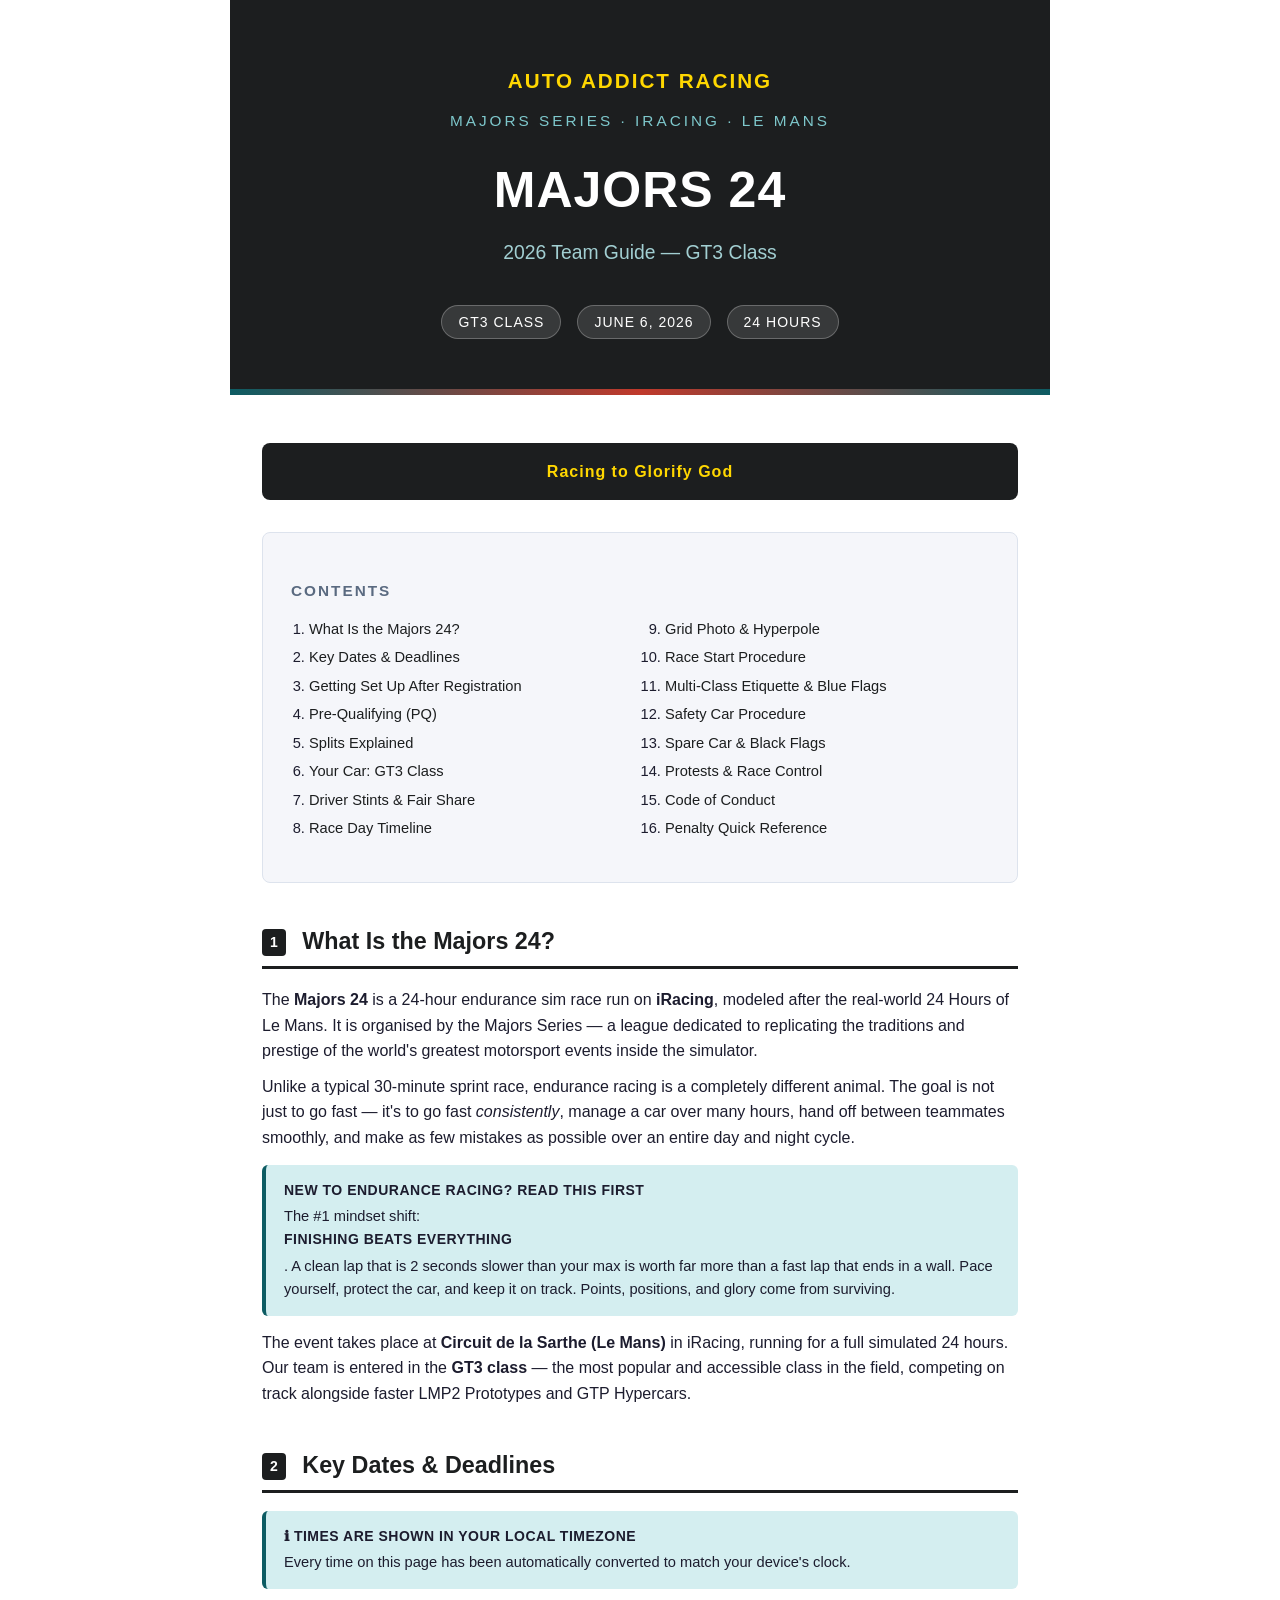
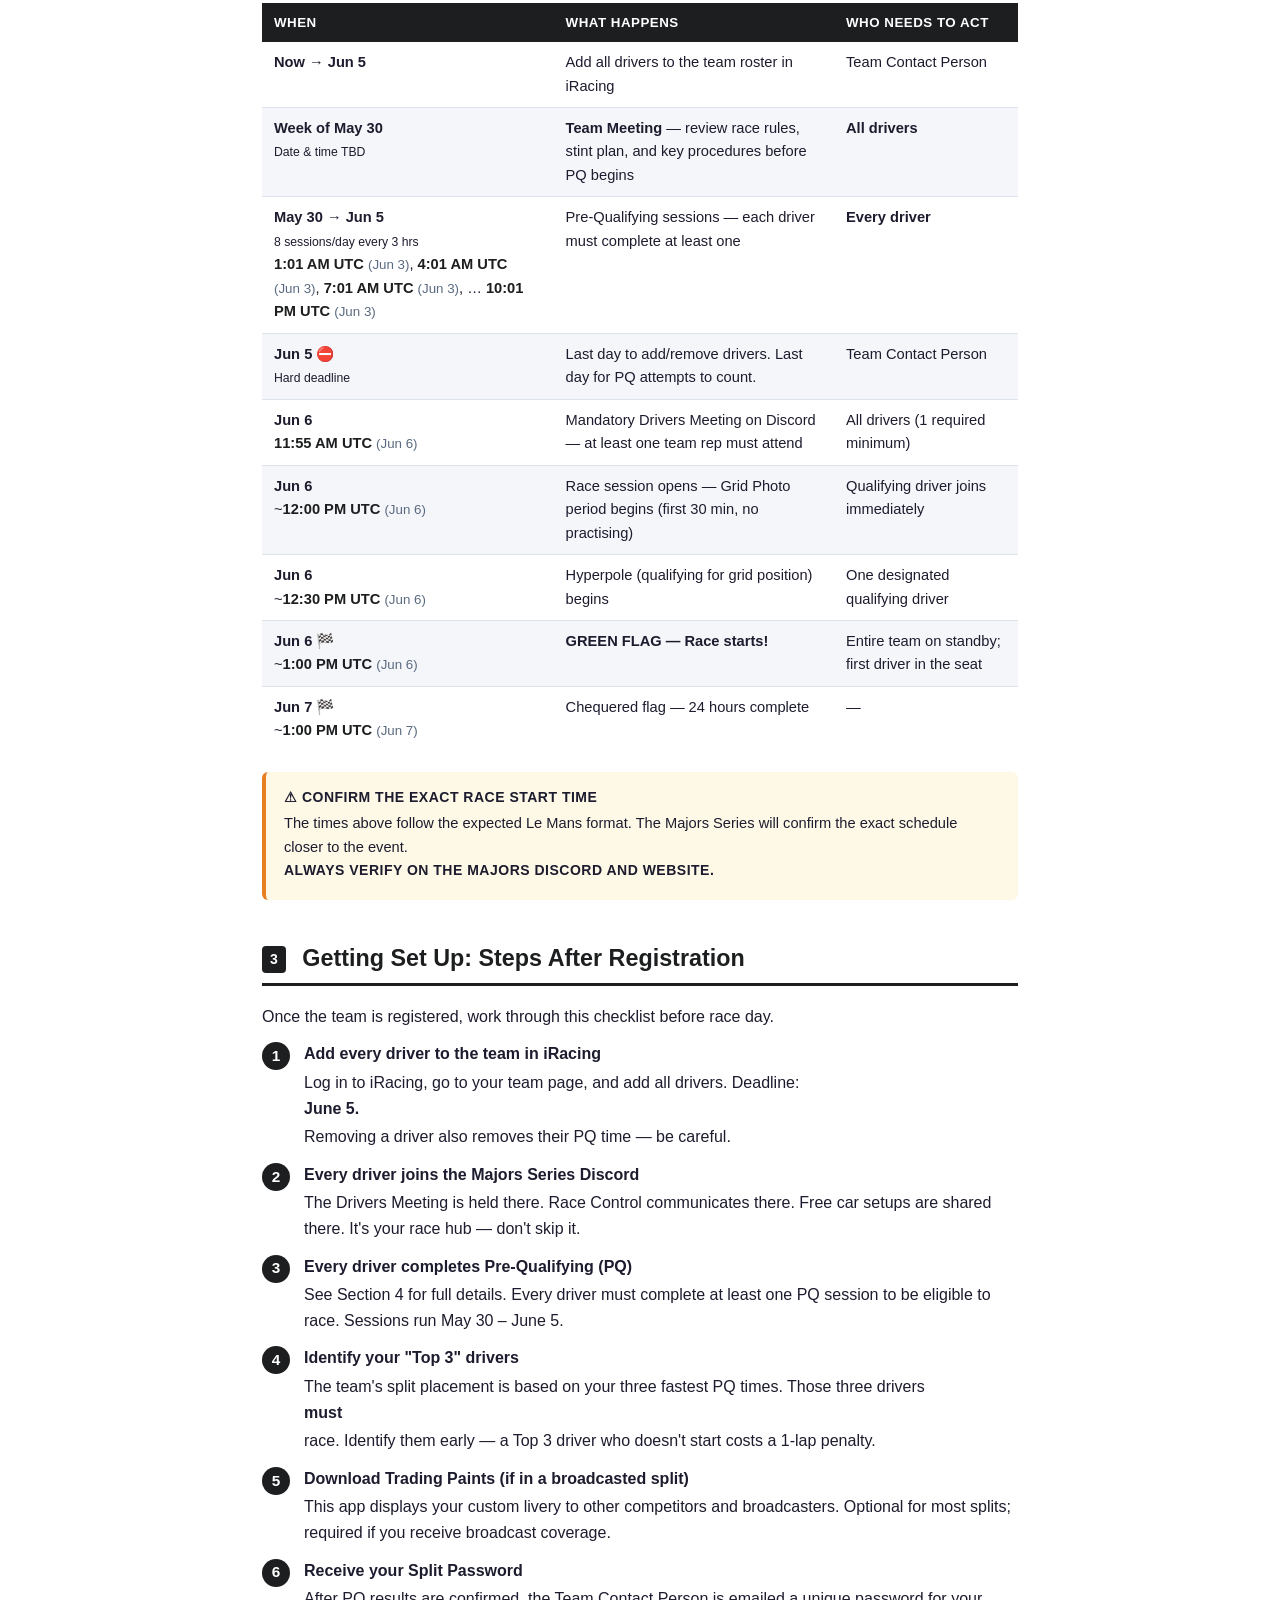
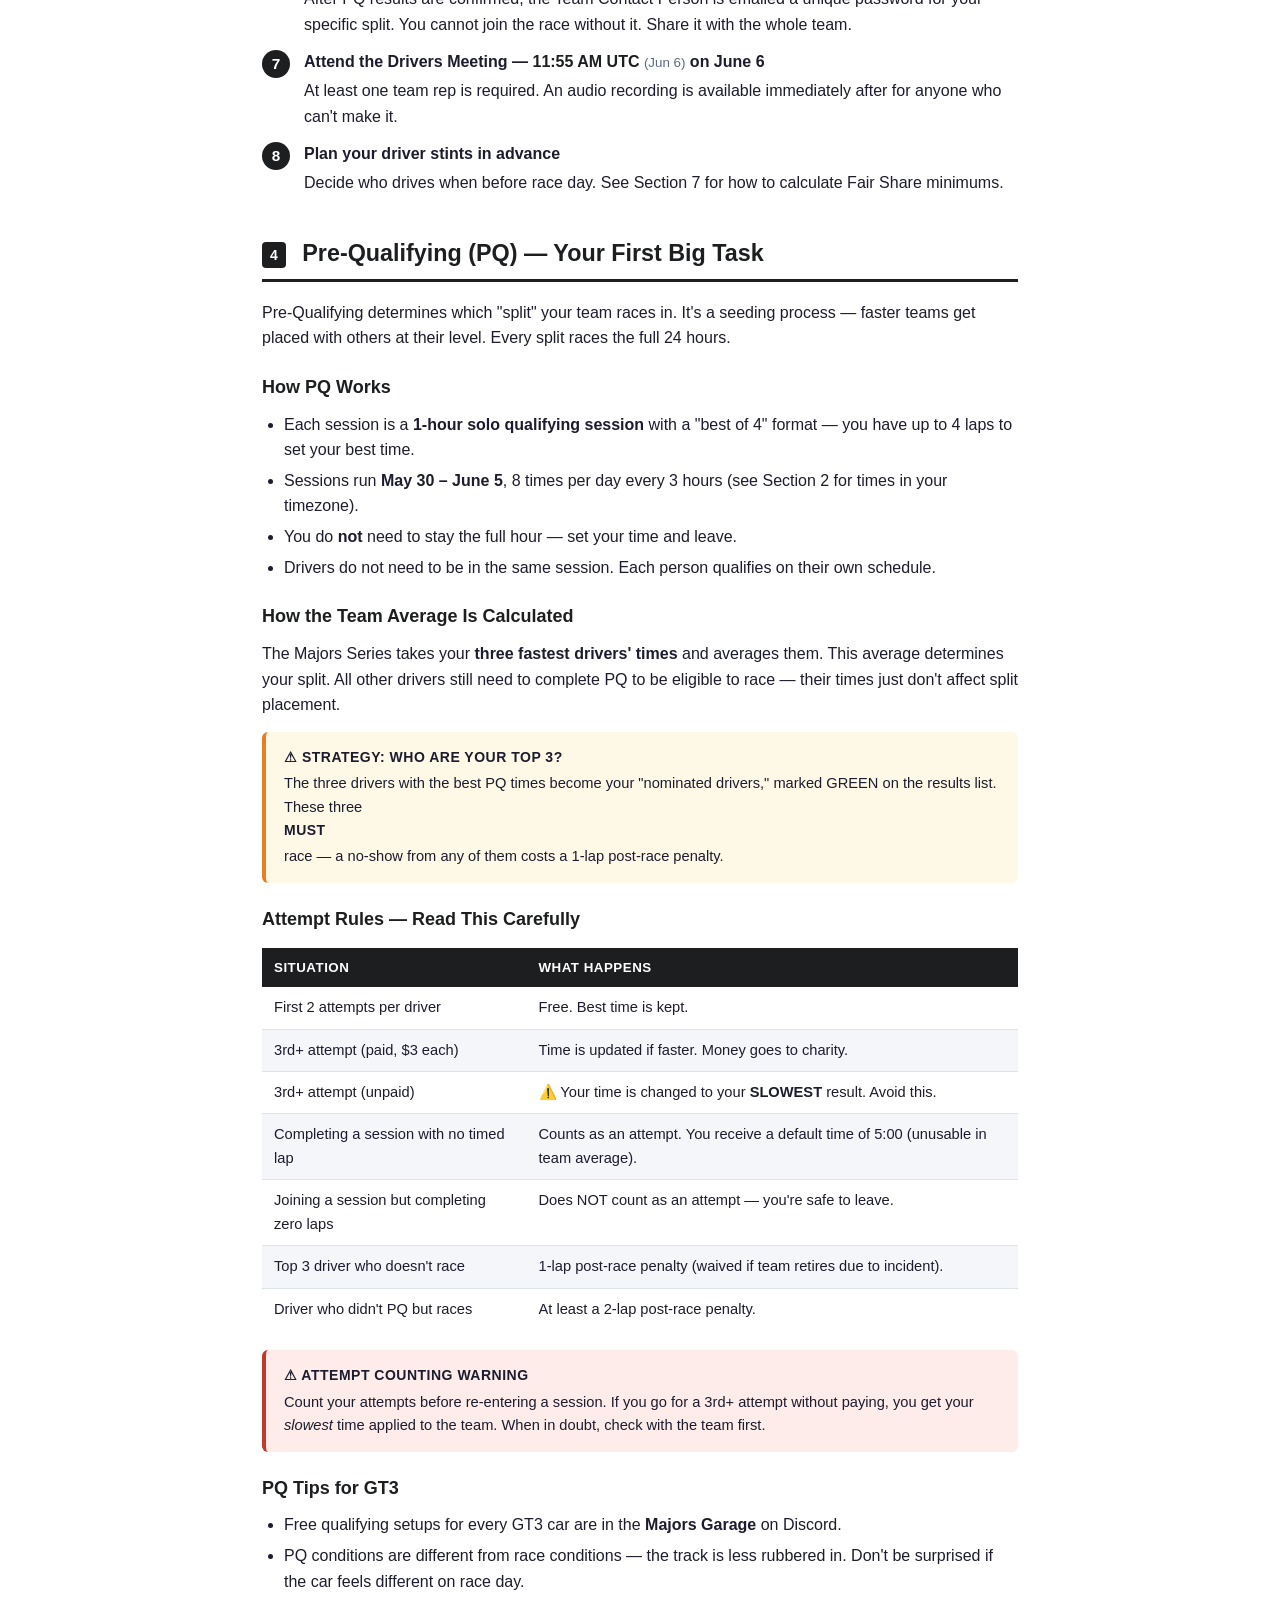
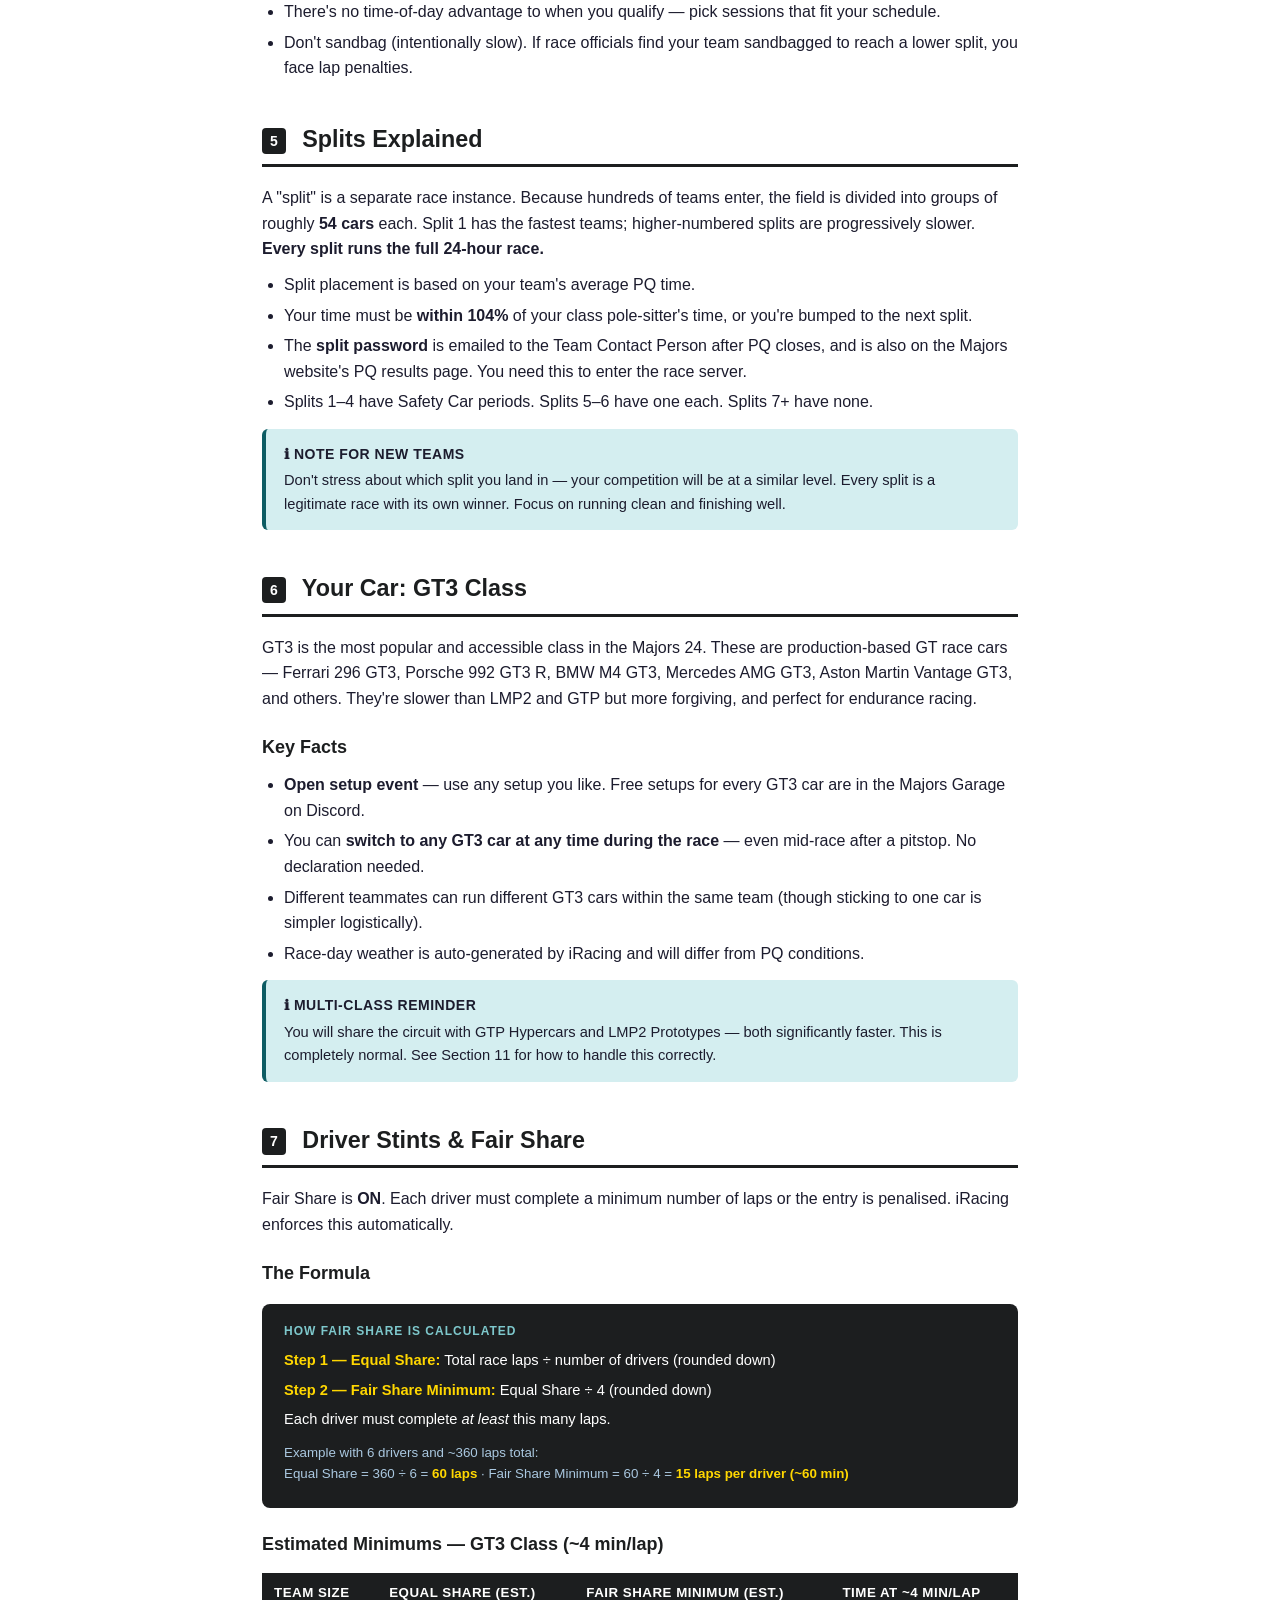
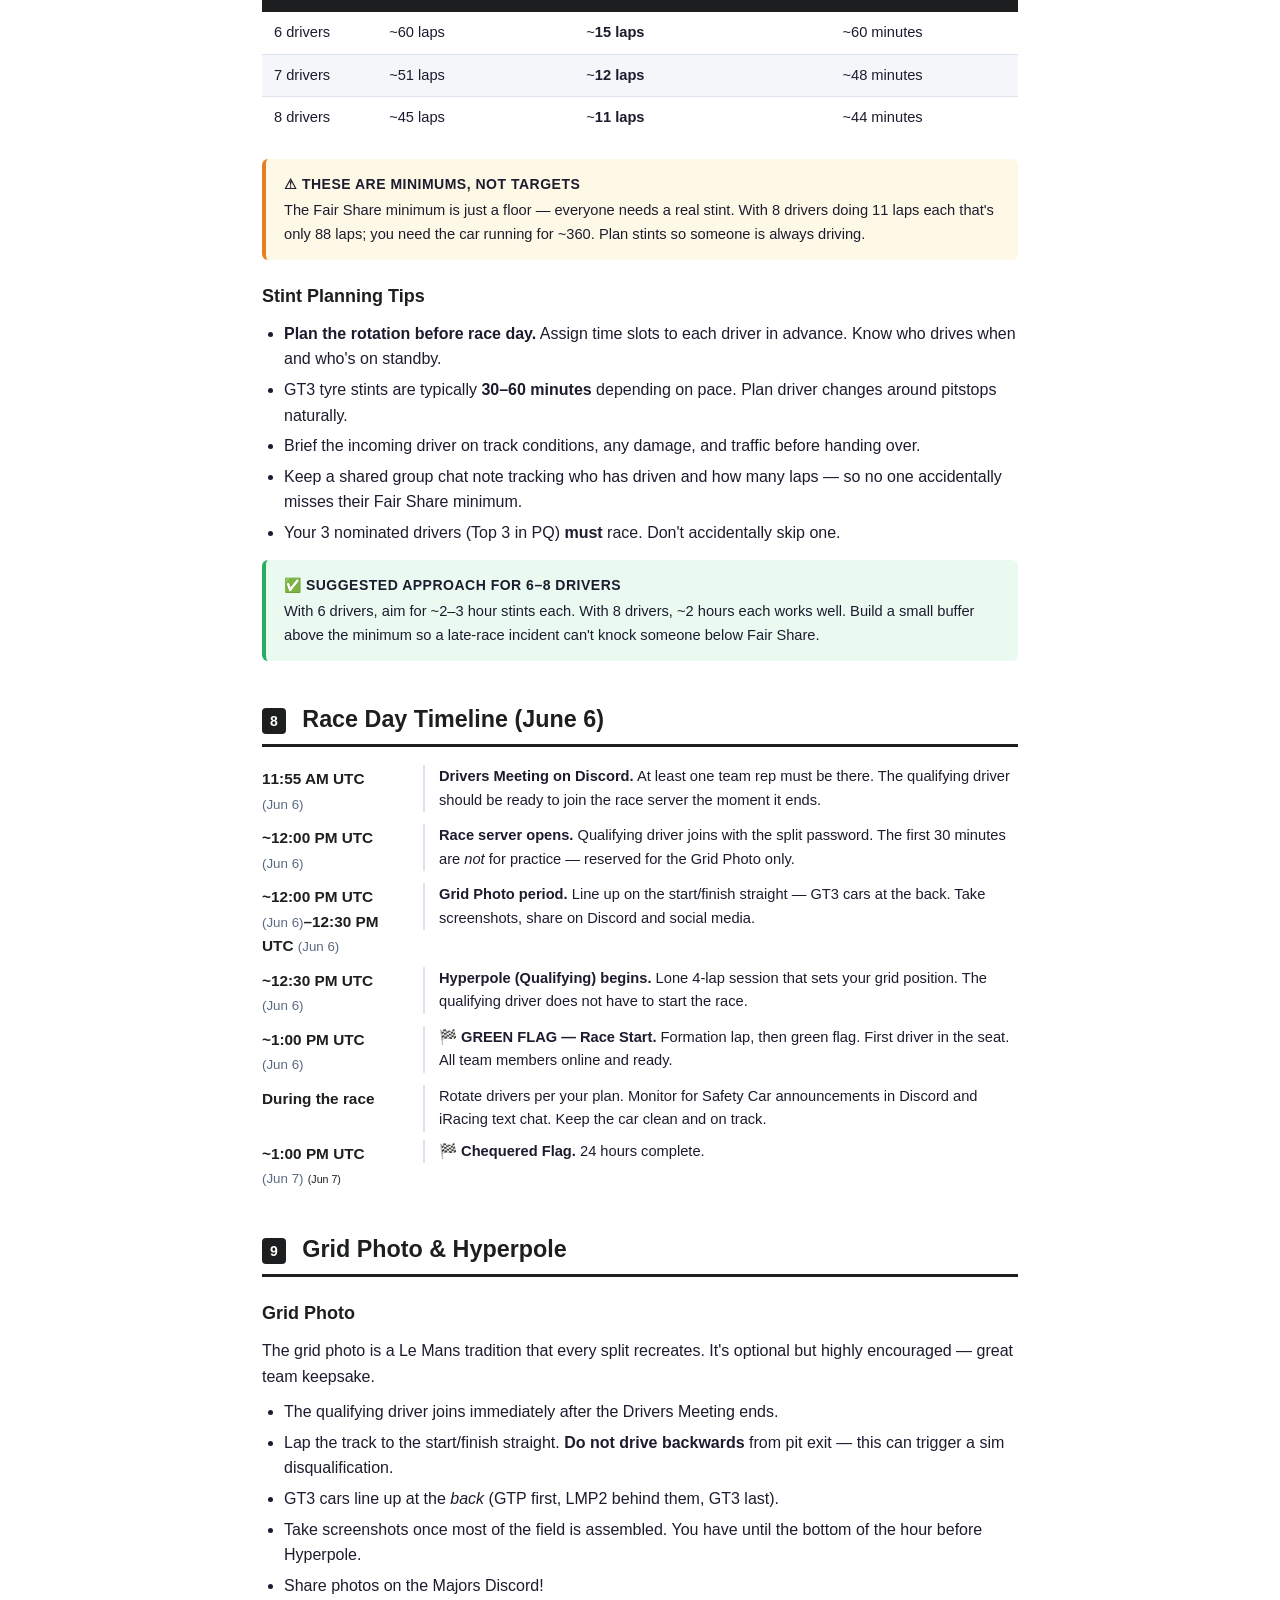
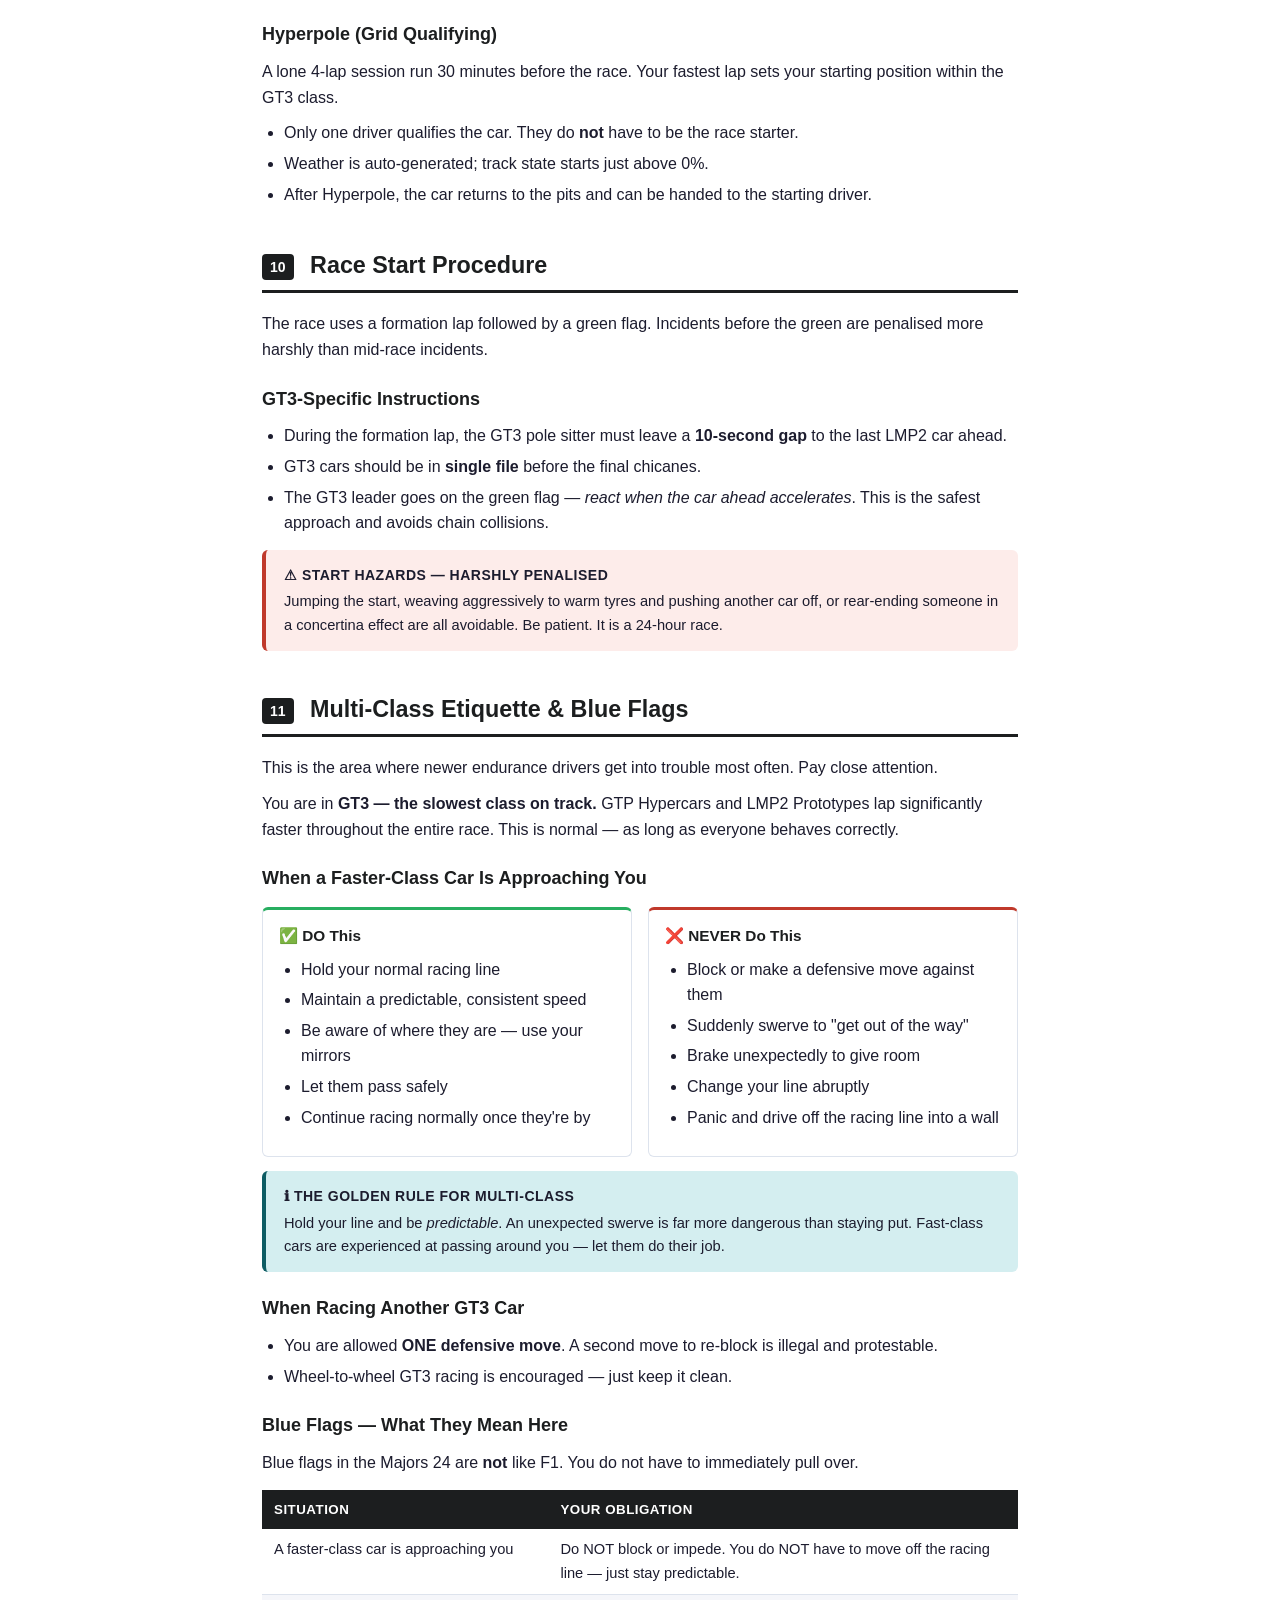
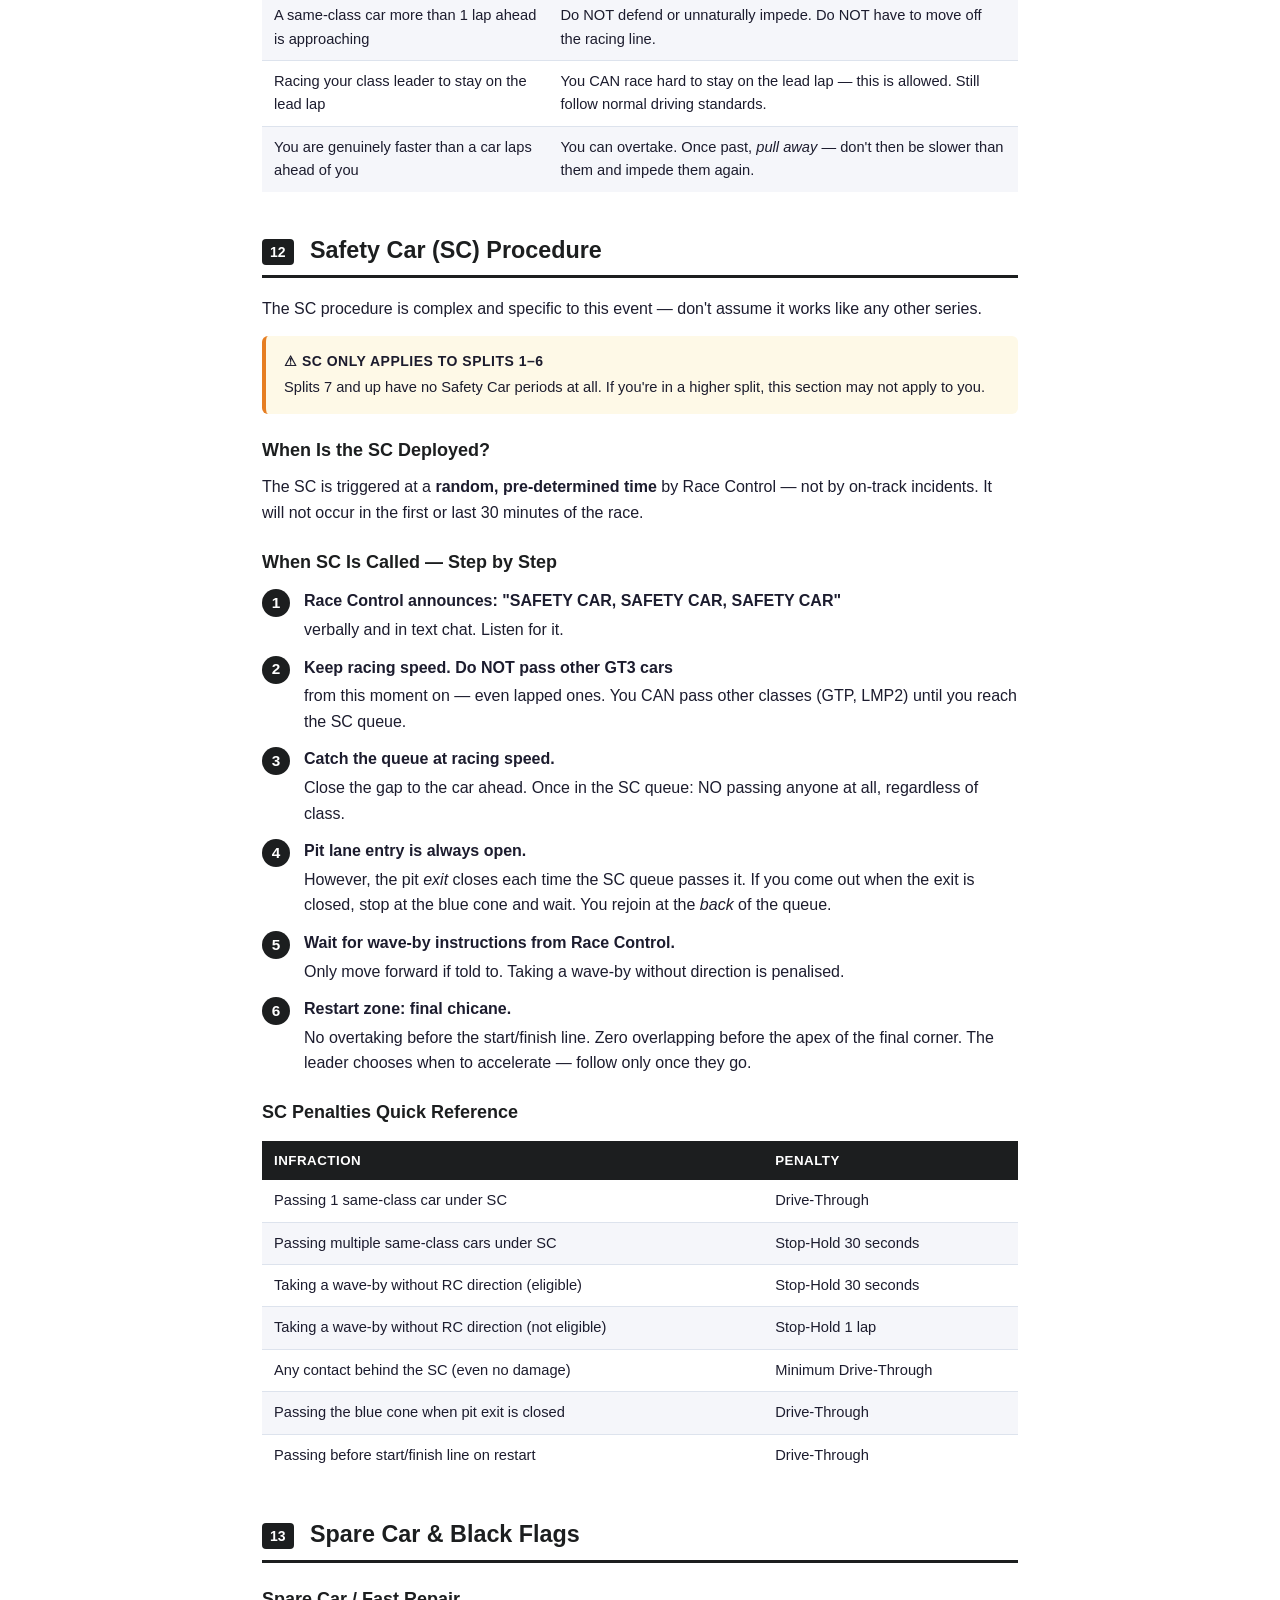
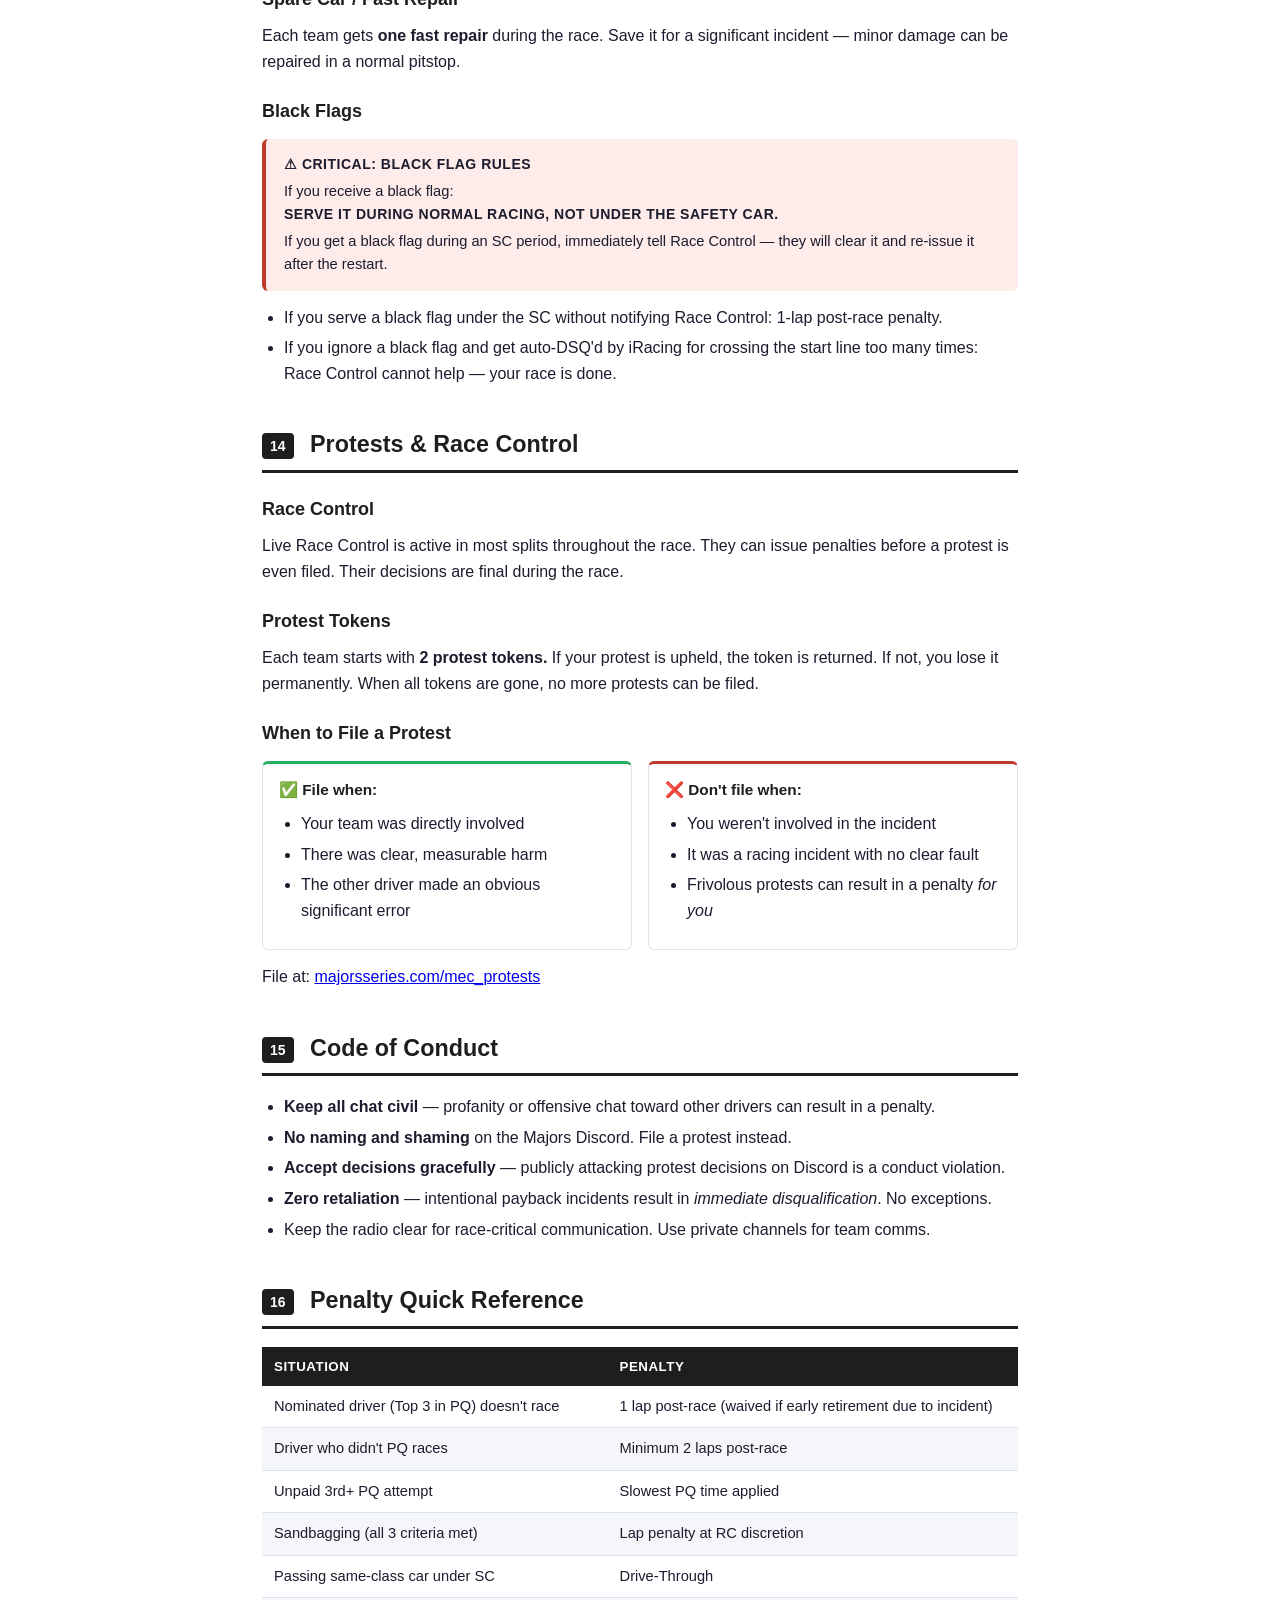
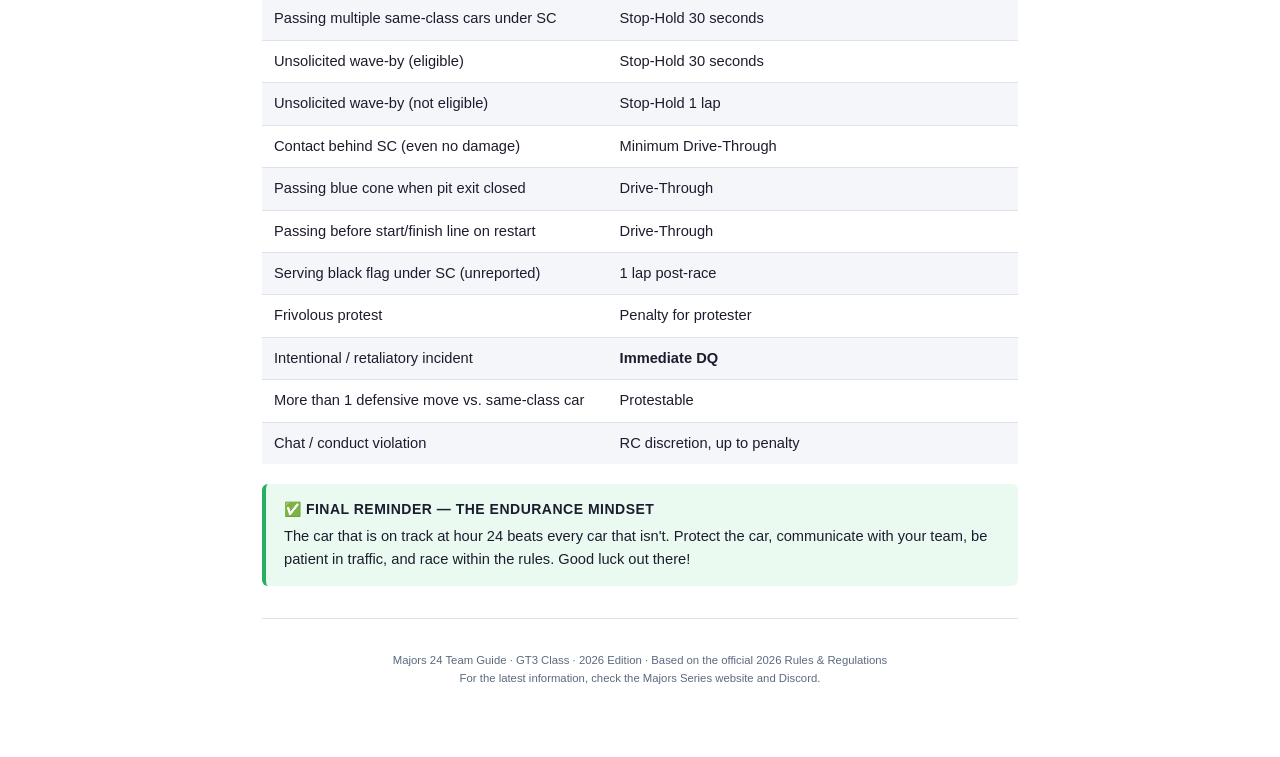
==== commit cad6a00a: "Add current project files" ====
--- a/index.html
+++ b/index.html
@@ -4,231 +4,14 @@
 <meta charset="UTF-8">
 <meta name="viewport" content="width=device-width, initial-scale=1.0">
 <title>Majors 24 — Team Guide 2026</title>
-<style>
-  :root {
-    --navy: #1a2a4a;
-    --red: #c0392b;
-    --blue: #2980b9;
-    --light-blue: #d6eaf8;
-    --light-red: #fdecea;
-    --light-yellow: #fef9e7;
-    --light-green: #eafaf1;
-    --gray: #f5f6fa;
-    --border: #dde3ed;
-    --text: #1c1c2e;
-    --muted: #5a6a80;
-  }
-  * { box-sizing: border-box; margin: 0; padding: 0; }
-  body {
-    font-family: 'Segoe UI', Arial, sans-serif;
-    font-size: 10.5pt;
-    color: var(--text);
-    background: #fff;
-    line-height: 1.6;
-  }
-  @media print {
-    .no-print { display: none !important; }
-    body { font-size: 9.5pt; }
-    .cover { page-break-after: always; }
-    h2 { page-break-before: auto; }
-  }
-  .page { max-width: 820px; margin: 0 auto; padding: 0 32px 60px; }
-
-  /* ── COVER ── */
-  .cover {
-    background: var(--navy);
-    color: white;
-    text-align: center;
-    padding: 64px 40px 56px;
-    margin: 0 -32px 48px;
-    position: relative;
-    overflow: hidden;
-  }
-  .cover::before {
-    content: '';
-    position: absolute;
-    bottom: 0; left: 0; right: 0;
-    height: 6px;
-    background: linear-gradient(90deg, #1a4a8a 0%, var(--red) 50%, #1a4a8a 100%);
-  }
-  .cover .event-label {
-    font-size: 10pt;
-    letter-spacing: 3px;
-    text-transform: uppercase;
-    color: #8ab4d8;
-    margin-bottom: 16px;
-  }
-  .cover h1 { font-size: 36pt; font-weight: 800; letter-spacing: 1px; margin-bottom: 8px; }
-  .cover .subtitle { font-size: 13pt; color: #a8c8e8; margin-bottom: 36px; }
-  .cover .badges { display: flex; justify-content: center; gap: 16px; flex-wrap: wrap; }
-  .badge {
-    background: rgba(255,255,255,0.12);
-    border: 1px solid rgba(255,255,255,0.25);
-    border-radius: 20px;
-    padding: 5px 16px;
-    font-size: 9pt;
-    letter-spacing: 1px;
-  }
-
-  /* ── TIMEZONE BANNER ── */
-  .tz-banner {
-    background: #1a2a4a;
-    color: #a8c8e8;
-    border-radius: 6px;
-    padding: 10px 18px;
-    margin-bottom: 12px;
-    font-size: 9pt;
-    display: flex;
-    align-items: center;
-    gap: 10px;
-  }
-  .tz-banner strong { color: #ffd700; }
-
-  /* ── PRINT BAR ── */
-  .print-bar {
-    background: var(--light-blue);
-    border: 1px solid var(--blue);
-    border-radius: 6px;
-    padding: 10px 18px;
-    margin-bottom: 24px;
-    display: flex;
-    align-items: center;
-    gap: 14px;
-    font-size: 9.5pt;
-  }
-  .print-btn {
-    background: var(--blue);
-    color: white;
-    border: none;
-    border-radius: 4px;
-    padding: 6px 18px;
-    cursor: pointer;
-    font-size: 9.5pt;
-    font-weight: 600;
-    white-space: nowrap;
-  }
-  .print-btn:hover { background: #1a6fa3; }
-
-  /* ── TOC ── */
-  .toc {
-    background: var(--gray);
-    border: 1px solid var(--border);
-    border-radius: 8px;
-    padding: 24px 28px;
-    margin-bottom: 40px;
-  }
-  .toc h3 { font-size: 10pt; letter-spacing: 2px; text-transform: uppercase; color: var(--muted); margin-bottom: 14px; }
-  .toc ol { columns: 2; column-gap: 32px; padding-left: 18px; }
-  .toc li { margin-bottom: 5px; font-size: 9.5pt; }
-  .toc a { color: var(--navy); text-decoration: none; }
-  .toc a:hover { text-decoration: underline; color: var(--blue); }
-
-  /* ── HEADINGS ── */
-  h2 {
-    font-size: 16pt; font-weight: 700; color: var(--navy);
-    border-bottom: 3px solid var(--navy);
-    padding-bottom: 6px; margin: 40px 0 18px;
-  }
-  h2 .num {
-    display: inline-block; background: var(--navy); color: white;
-    border-radius: 4px; font-size: 9pt; padding: 2px 8px;
-    margin-right: 10px; vertical-align: middle; font-weight: 700;
-  }
-  h3 { font-size: 12pt; font-weight: 700; color: var(--navy); margin: 22px 0 10px; }
-  p { margin-bottom: 10px; }
-
-  /* ── CALLOUTS ── */
-  .callout {
-    border-radius: 6px; padding: 14px 18px; margin: 14px 0;
-    border-left: 4px solid; font-size: 9.5pt;
-  }
-  .callout-red    { background: var(--light-red);    border-color: var(--red);  }
-  .callout-blue   { background: var(--light-blue);   border-color: var(--blue); }
-  .callout-yellow { background: var(--light-yellow); border-color: #e67e22;     }
-  .callout-green  { background: var(--light-green);  border-color: #27ae60;     }
-  .callout strong { display: block; margin-bottom: 4px; font-size: 9pt; letter-spacing: 0.5px; text-transform: uppercase; }
-
-  /* ── TABLES ── */
-  table { width: 100%; border-collapse: collapse; margin: 14px 0 20px; font-size: 9.5pt; }
-  th { background: var(--navy); color: white; text-align: left; padding: 9px 12px; font-size: 8.5pt; letter-spacing: 0.5px; text-transform: uppercase; }
-  td { padding: 9px 12px; border-bottom: 1px solid var(--border); vertical-align: top; }
-  tr:nth-child(even) td { background: var(--gray); }
-  tr:last-child td { border-bottom: none; }
-
-  /* ── LOCAL TIME DISPLAY ── */
-  .local-t {
-    font-weight: 700;
-    color: var(--navy);
-  }
-  .gmt-ref {
-    font-weight: 400;
-    font-size: 8.5pt;
-    color: var(--muted);
-    white-space: nowrap;
-  }
-  /* Time block used in the timeline left column */
-  .tl-time-local { font-weight: 700; color: var(--navy); font-size: 10pt; }
-  .tl-time-gmt   { font-size: 8pt; color: var(--muted); margin-top: 2px; }
-
-  /* ── LISTS ── */
-  ul, ol { padding-left: 22px; margin: 8px 0 12px; }
-  li { margin-bottom: 5px; }
-
-  /* ── STEPS ── */
-  .steps { margin: 12px 0; }
-  .step { display: flex; gap: 14px; align-items: flex-start; margin-bottom: 12px; }
-  .step-num {
-    flex-shrink: 0; width: 28px; height: 28px;
-    background: var(--navy); color: white; border-radius: 50%;
-    display: flex; align-items: center; justify-content: center;
-    font-weight: 700; font-size: 10pt; margin-top: 1px;
-  }
-  .step-body { flex: 1; }
-  .step-body strong { display: block; margin-bottom: 3px; }
-
-  /* ── TIMELINE ── */
-  .timeline { margin: 14px 0; }
-  .tl-item { display: flex; gap: 16px; margin-bottom: 8px; align-items: flex-start; }
-  .tl-time { flex-shrink: 0; width: 145px; padding-top: 2px; }
-  .tl-body {
-    flex: 1;
-    border-left: 2px solid var(--border);
-    padding-left: 14px;
-    font-size: 9.5pt;
-  }
-
-  /* ── HIGHLIGHT BOX ── */
-  .highlight-box { background: var(--navy); color: white; border-radius: 8px; padding: 18px 22px; margin: 16px 0; }
-  .highlight-box h4 { color: #8ab4d8; font-size: 9pt; letter-spacing: 1px; text-transform: uppercase; margin-bottom: 8px; }
-  .highlight-box p { margin-bottom: 6px; font-size: 9.5pt; }
-  .highlight-box strong { color: #ffd700; }
-
-  /* ── TWO-COL ── */
-  .two-col { display: grid; grid-template-columns: 1fr 1fr; gap: 16px; margin: 14px 0; }
-  .col-card { border: 1px solid var(--border); border-radius: 6px; padding: 14px 16px; }
-  .col-card h4 { font-size: 10pt; font-weight: 700; margin-bottom: 8px; color: var(--navy); }
-  .col-card.good { border-top: 3px solid #27ae60; }
-  .col-card.bad  { border-top: 3px solid var(--red); }
-
-  hr { border: none; border-top: 1px solid var(--border); margin: 32px 0; }
-</style>
+<link rel="stylesheet" href="styles.css">
 </head>
 <body>
 <div class="page">
 
-  <!-- Timezone Banner -->
-  <div class="tz-banner no-print" id="tz-banner">
-    ⏰ Detecting your timezone…
-  </div>
-
-  <!-- Print Bar -->
-  <div class="print-bar no-print">
-    <span>📄 Save as PDF: click Print → change destination to <strong>Save as PDF</strong></span>
-    <button class="print-btn" onclick="window.print()">Print / Save as PDF</button>
-  </div>
-
   <!-- Cover -->
   <div class="cover">
+    <p class="team-name">Auto Addict Racing</p>
     <p class="event-label">Majors Series · iRacing · Le Mans</p>
     <h1>MAJORS 24</h1>
     <p class="subtitle">2026 Team Guide — GT3 Class</p>
@@ -236,8 +19,12 @@
       <span class="badge">GT3 CLASS</span>
       <span class="badge">JUNE 6, 2026</span>
       <span class="badge">24 HOURS</span>
-      <span class="badge">6–8 DRIVERS</span>
-    </div>
+    </div>
+  </div>
+
+  <!-- Mission Statement -->
+  <div class="mission-statement">
+    Racing to Glorify God
   </div>
 
   <!-- TOC -->
@@ -284,7 +71,7 @@
 
   <div class="callout callout-blue">
     <strong>ℹ Times Are Shown in Your Local Timezone</strong>
-    Every time on this page has been automatically converted to match your device's clock. The original GMT time is shown in grey beside it for reference.
+    Every time on this page has been automatically converted to match your device's clock.
   </div>
 
   <table>
@@ -298,17 +85,18 @@
         <td>Team Contact Person</td>
       </tr>
       <tr>
+        <td><strong>Week of May 30</strong><br><small>Date &amp; time TBD</small></td>
+        <td><strong>Team Meeting</strong> — review race rules, stint plan, and key procedures before PQ begins</td>
+        <td><strong>All drivers</strong></td>
+      </tr>
+      <tr>
         <td>
           <strong>May 30 → Jun 5</strong><br>
-          <small>8 sessions/day every 3 hrs:</small><br>
-          <span data-utc="2026-06-03T01:01:00Z">1:01 AM GMT</span>,
-          <span data-utc="2026-06-03T04:01:00Z">4:01 AM GMT</span>,
-          <span data-utc="2026-06-03T07:01:00Z">7:01 AM GMT</span>,
-          <span data-utc="2026-06-03T10:01:00Z">10:01 AM GMT</span>,<br>
-          <span data-utc="2026-06-03T13:01:00Z">1:01 PM GMT</span>,
-          <span data-utc="2026-06-03T16:01:00Z">4:01 PM GMT</span>,
-          <span data-utc="2026-06-03T19:01:00Z">7:01 PM GMT</span>,
-          <span data-utc="2026-06-03T22:01:00Z">10:01 PM GMT</span>
+          <small>8 sessions/day every 3 hrs</small><br>
+          <span data-utc="2026-06-03T01:01:00Z">1:01 AM</span>,
+          <span data-utc="2026-06-03T04:01:00Z">4:01 AM</span>,
+          <span data-utc="2026-06-03T07:01:00Z">7:01 AM</span>, …
+          <span data-utc="2026-06-03T22:01:00Z">10:01 PM</span>
         </td>
         <td>Pre-Qualifying sessions — each driver must complete at least one</td>
         <td><strong>Every driver</strong></td>
@@ -529,7 +317,7 @@
     <p><strong>Step 1 — Equal Share:</strong> Total race laps ÷ number of drivers (rounded down)</p>
     <p><strong>Step 2 — Fair Share Minimum:</strong> Equal Share ÷ 4 (rounded down)</p>
     <p>Each driver must complete <em>at least</em> this many laps.</p>
-    <p style="margin-top:10px;font-size:8.5pt;color:#aac8e0;">
+    <p style="margin-top:10px;font-size:10pt;color:#aac8e0;">
       Example with 6 drivers and ~360 laps total:<br>
       Equal Share = 360 ÷ 6 = <strong>60 laps</strong> · Fair Share Minimum = 60 ÷ 4 = <strong>15 laps per driver (~60 min)</strong>
     </p>
@@ -941,7 +729,6 @@
     if (dayDiffers) {
       html += ' <span class="gmt-ref">(' + localDay + ')</span>';
     }
-    html += ' <span class="gmt-ref">(' + originalText + ' GMT)</span>';
 
     el.outerHTML = html;
   });
--- a/styles.css
+++ b/styles.css
@@ -0,0 +1,202 @@
+:root {
+  --navy: #1C1E1F;
+  --red: #c0392b;
+  --blue: #0D5C63;
+  --light-blue: #d4eef0;
+  --light-red: #fdecea;
+  --light-yellow: #fef9e7;
+  --light-green: #eafaf1;
+  --gray: #f5f6fa;
+  --border: #dde3ed;
+  --text: #1c1c2e;
+  --muted: #5a6a80;
+}
+* { box-sizing: border-box; margin: 0; padding: 0; }
+body {
+  font-family: 'Segoe UI', Arial, sans-serif;
+  font-size: 12pt;
+  color: var(--text);
+  background: #fff;
+  line-height: 1.6;
+}
+@media print {
+  .no-print { display: none !important; }
+  body { font-size: 11pt; }
+  .cover { page-break-after: always; }
+  h2 { page-break-before: auto; }
+}
+.page { max-width: 820px; margin: 0 auto; padding: 0 32px 60px; }
+
+/* ── COVER ── */
+.cover {
+  background: var(--navy);
+  color: white;
+  text-align: center;
+  padding: 64px 40px 56px;
+  margin: 0 -32px 48px;
+  position: relative;
+  overflow: hidden;
+}
+.cover::before {
+  content: '';
+  position: absolute;
+  bottom: 0; left: 0; right: 0;
+  height: 6px;
+  background: linear-gradient(90deg, #0D5C63 0%, var(--red) 50%, #0D5C63 100%);
+}
+.cover .event-label {
+  font-size: 11.5pt;
+  letter-spacing: 3px;
+  text-transform: uppercase;
+  color: #7ec8cc;
+  margin-bottom: 16px;
+}
+.team-name {
+  font-size: 15.5pt;
+  font-weight: 700;
+  letter-spacing: 2px;
+  text-transform: uppercase;
+  color: #ffd700;
+  margin-bottom: 12px;
+}
+.cover h1 { font-size: 37.5pt; font-weight: 800; letter-spacing: 1px; margin-bottom: 8px; }
+.cover .subtitle { font-size: 14.5pt; color: #a2cfd2; margin-bottom: 36px; }
+.cover .badges { display: flex; justify-content: center; gap: 16px; flex-wrap: wrap; }
+.badge {
+  background: rgba(255,255,255,0.12);
+  border: 1px solid rgba(255,255,255,0.25);
+  border-radius: 20px;
+  padding: 5px 16px;
+  font-size: 10.5pt;
+  letter-spacing: 1px;
+}
+
+/* ── TIMEZONE BANNER ── */
+.tz-banner {
+  background: var(--navy);
+  color: #a2cfd2;
+  border-radius: 6px;
+  padding: 10px 18px;
+  margin-bottom: 12px;
+  font-size: 10.5pt;
+  display: flex;
+  align-items: center;
+  gap: 10px;
+}
+.tz-banner strong { color: #ffd700; }
+
+/* ── MISSION STATEMENT ── */
+.mission-statement {
+  background: var(--navy);
+  color: #ffd700;
+  border-radius: 8px;
+  padding: 16px 20px;
+  margin-bottom: 32px;
+  text-align: center;
+  font-size: 12pt;
+  font-weight: 600;
+  letter-spacing: 1px;
+}
+
+/* ── TOC ── */
+.toc {
+  background: var(--gray);
+  border: 1px solid var(--border);
+  border-radius: 8px;
+  padding: 24px 28px;
+  margin-bottom: 40px;
+}
+.toc h3 { font-size: 11.5pt; letter-spacing: 2px; text-transform: uppercase; color: var(--muted); margin-bottom: 14px; }
+.toc ol { columns: 2; column-gap: 32px; padding-left: 18px; }
+.toc li { margin-bottom: 5px; font-size: 11pt; }
+.toc a { color: var(--navy); text-decoration: none; }
+.toc a:hover { text-decoration: underline; color: var(--blue); }
+
+/* ── HEADINGS ── */
+h2 {
+  font-size: 17.5pt; font-weight: 700; color: var(--navy);
+  border-bottom: 3px solid var(--navy);
+  padding-bottom: 6px; margin: 40px 0 18px;
+}
+h2 .num {
+  display: inline-block; background: var(--navy); color: white;
+  border-radius: 4px; font-size: 10.5pt; padding: 2px 8px;
+  margin-right: 10px; vertical-align: middle; font-weight: 700;
+}
+h3 { font-size: 13.5pt; font-weight: 700; color: var(--navy); margin: 22px 0 10px; }
+p { margin-bottom: 10px; }
+
+/* ── CALLOUTS ── */
+.callout {
+  border-radius: 6px; padding: 14px 18px; margin: 14px 0;
+  border-left: 4px solid; font-size: 11pt;
+}
+.callout-red    { background: var(--light-red);    border-color: var(--red);  }
+.callout-blue   { background: var(--light-blue);   border-color: var(--blue); }
+.callout-yellow { background: var(--light-yellow); border-color: #e67e22;     }
+.callout-green  { background: var(--light-green);  border-color: #27ae60;     }
+.callout strong { display: block; margin-bottom: 4px; font-size: 10.5pt; letter-spacing: 0.5px; text-transform: uppercase; }
+
+/* ── TABLES ── */
+table { width: 100%; border-collapse: collapse; margin: 14px 0 20px; font-size: 11pt; }
+th { background: var(--navy); color: white; text-align: left; padding: 9px 12px; font-size: 10pt; letter-spacing: 0.5px; text-transform: uppercase; }
+td { padding: 9px 12px; border-bottom: 1px solid var(--border); vertical-align: top; }
+tr:nth-child(even) td { background: var(--gray); }
+tr:last-child td { border-bottom: none; }
+
+/* ── LOCAL TIME DISPLAY ── */
+.local-t {
+  font-weight: 700;
+  color: var(--navy);
+}
+.gmt-ref {
+  font-weight: 400;
+  font-size: 10pt;
+  color: var(--muted);
+  white-space: nowrap;
+}
+/* Time block used in the timeline left column */
+.tl-time-local { font-weight: 700; color: var(--navy); font-size: 11.5pt; }
+.tl-time-gmt   { font-size: 9.5pt; color: var(--muted); margin-top: 2px; }
+
+/* ── LISTS ── */
+ul, ol { padding-left: 22px; margin: 8px 0 12px; }
+li { margin-bottom: 5px; }
+
+/* ── STEPS ── */
+.steps { margin: 12px 0; }
+.step { display: flex; gap: 14px; align-items: flex-start; margin-bottom: 12px; }
+.step-num {
+  flex-shrink: 0; width: 28px; height: 28px;
+  background: var(--navy); color: white; border-radius: 50%;
+  display: flex; align-items: center; justify-content: center;
+  font-weight: 700; font-size: 11.5pt; margin-top: 1px;
+}
+.step-body { flex: 1; }
+.step-body strong { display: block; margin-bottom: 3px; }
+
+/* ── TIMELINE ── */
+.timeline { margin: 14px 0; }
+.tl-item { display: flex; gap: 16px; margin-bottom: 8px; align-items: flex-start; }
+.tl-time { flex-shrink: 0; width: 145px; padding-top: 2px; }
+.tl-body {
+  flex: 1;
+  border-left: 2px solid var(--border);
+  padding-left: 14px;
+  font-size: 11pt;
+}
+
+/* ── HIGHLIGHT BOX ── */
+.highlight-box { background: var(--navy); color: white; border-radius: 8px; padding: 18px 22px; margin: 16px 0; }
+.highlight-box h4 { color: #7ec8cc; font-size: 9pt; letter-spacing: 1px; text-transform: uppercase; margin-bottom: 8px; }
+.highlight-box p { margin-bottom: 6px; font-size: 11pt; }
+.highlight-box strong { color: #ffd700; }
+
+/* ── TWO-COL ── */
+.two-col { display: grid; grid-template-columns: 1fr 1fr; gap: 16px; margin: 14px 0; }
+.col-card { border: 1px solid var(--border); border-radius: 6px; padding: 14px 16px; }
+.col-card h4 { font-size: 11.5pt; font-weight: 700; margin-bottom: 8px; color: var(--navy); }
+.col-card.good { border-top: 3px solid #27ae60; }
+.col-card.bad  { border-top: 3px solid var(--red); }
+
+hr { border: none; border-top: 1px solid var(--border); margin: 32px 0; }
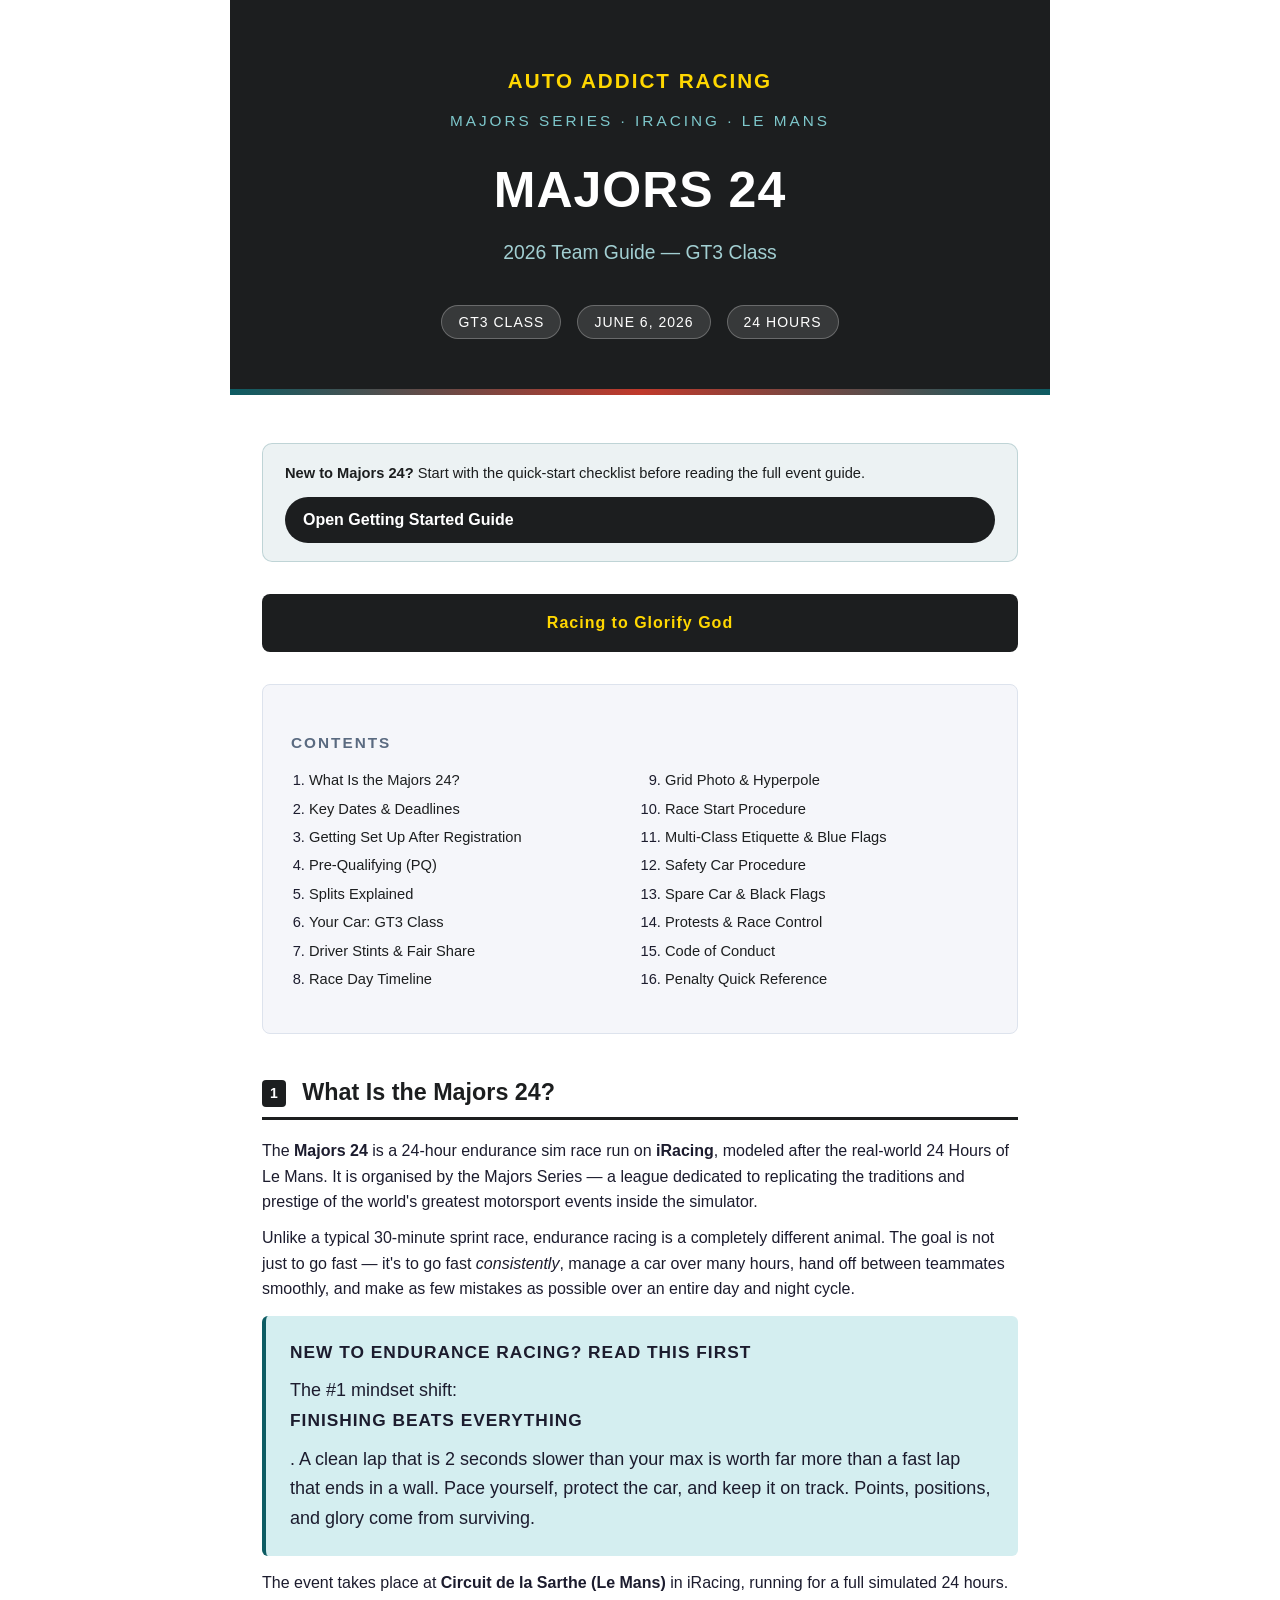
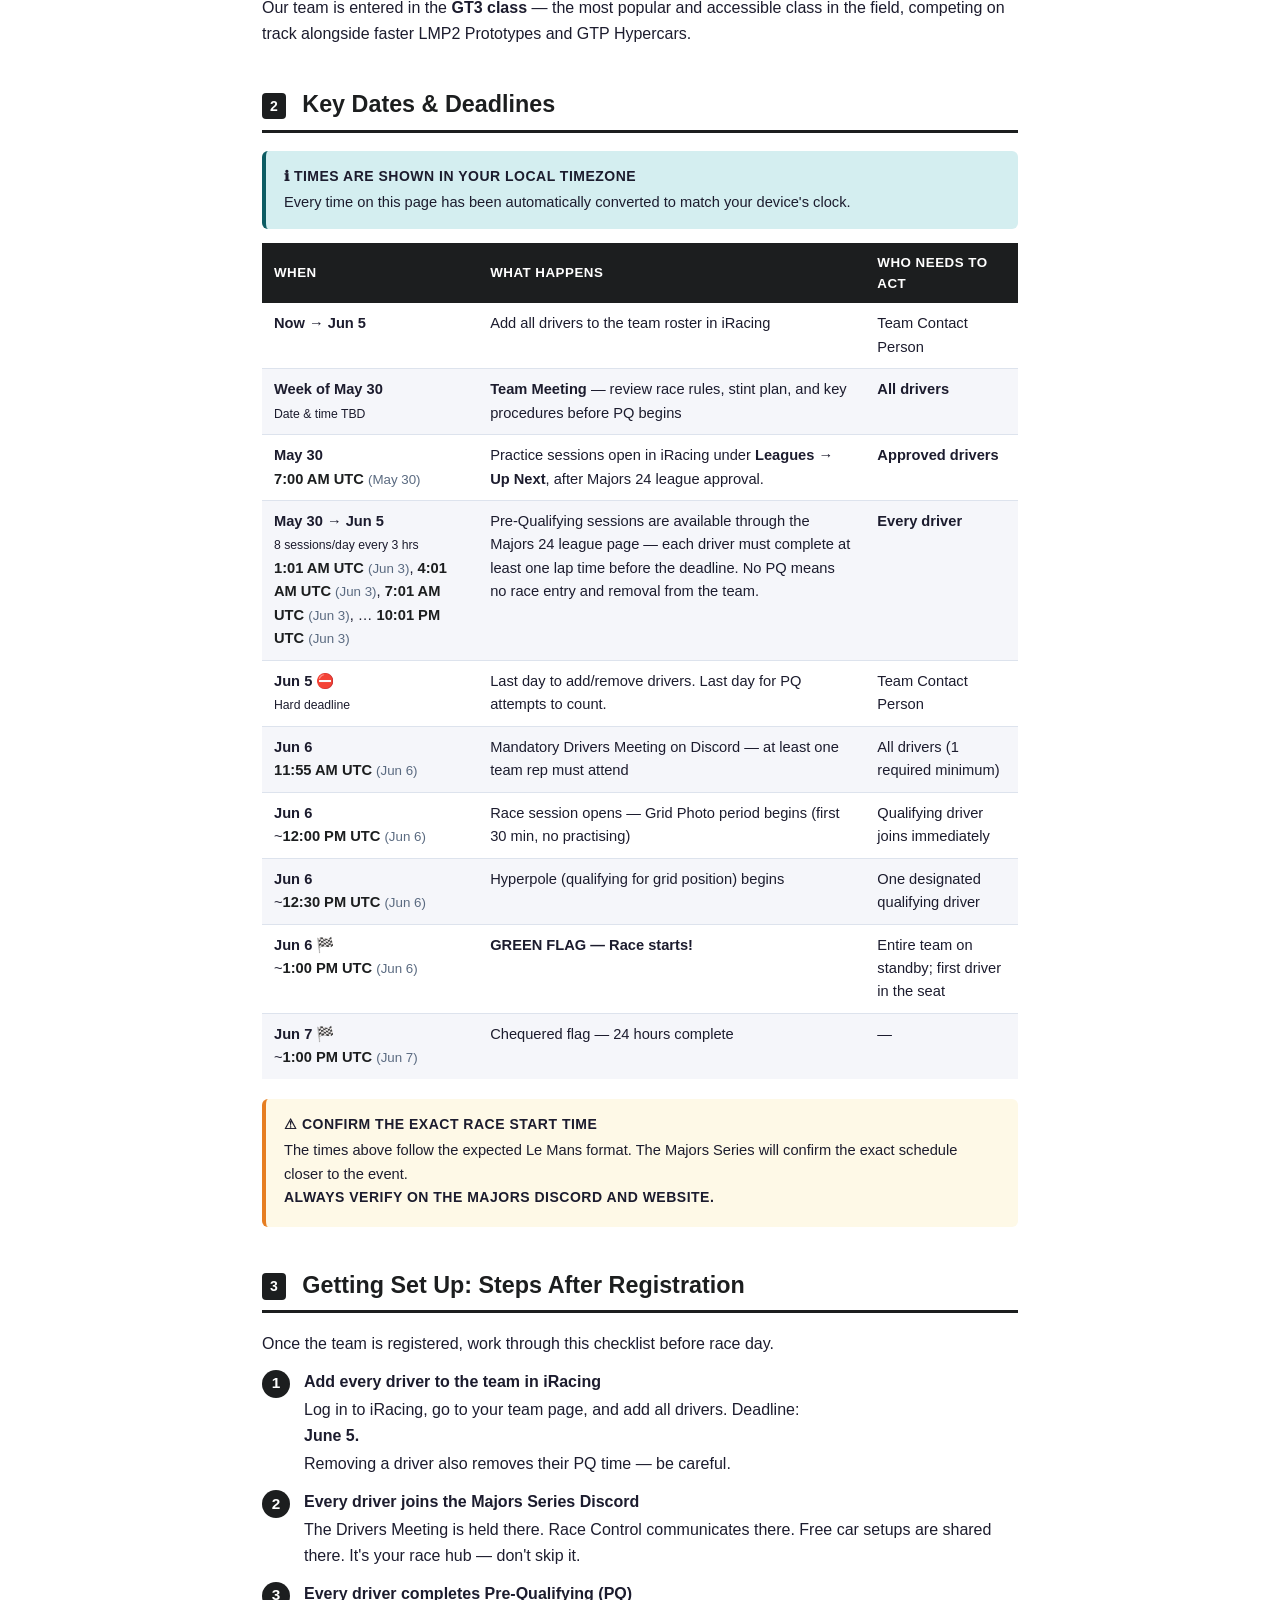
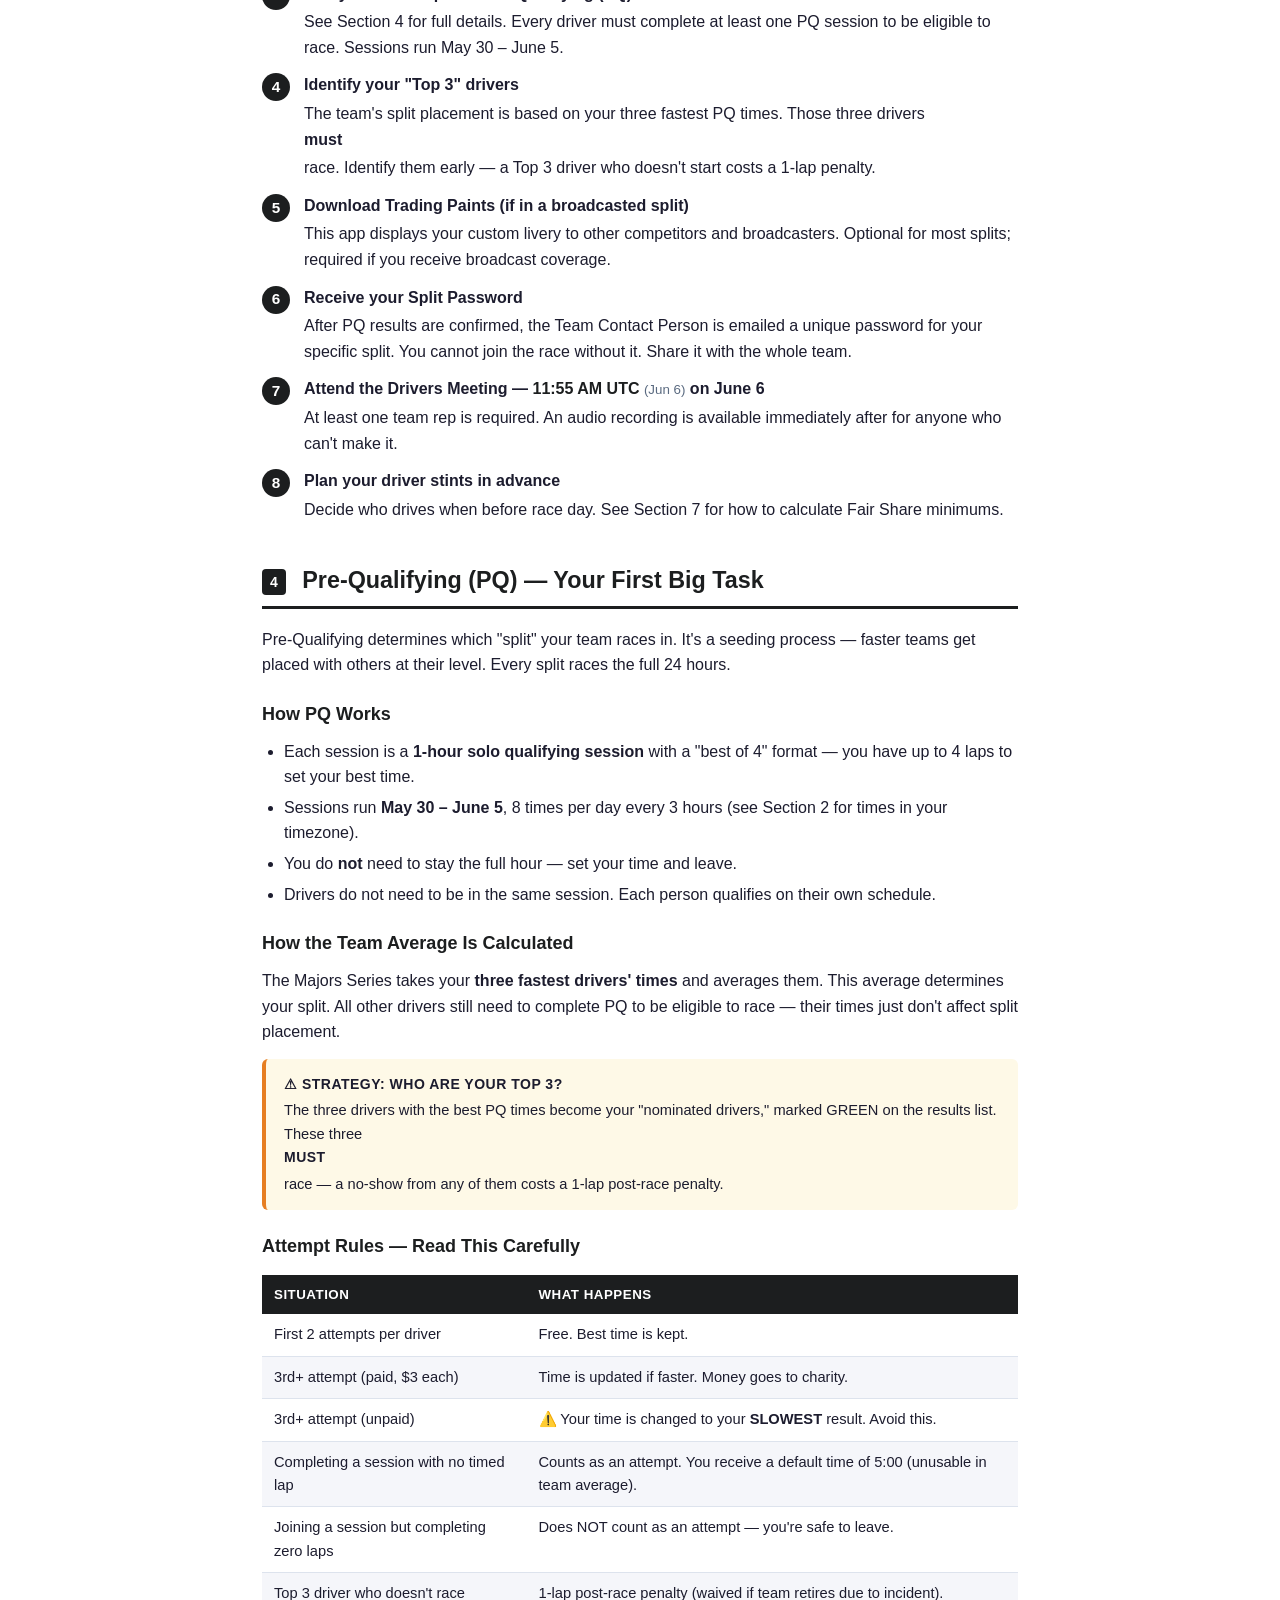
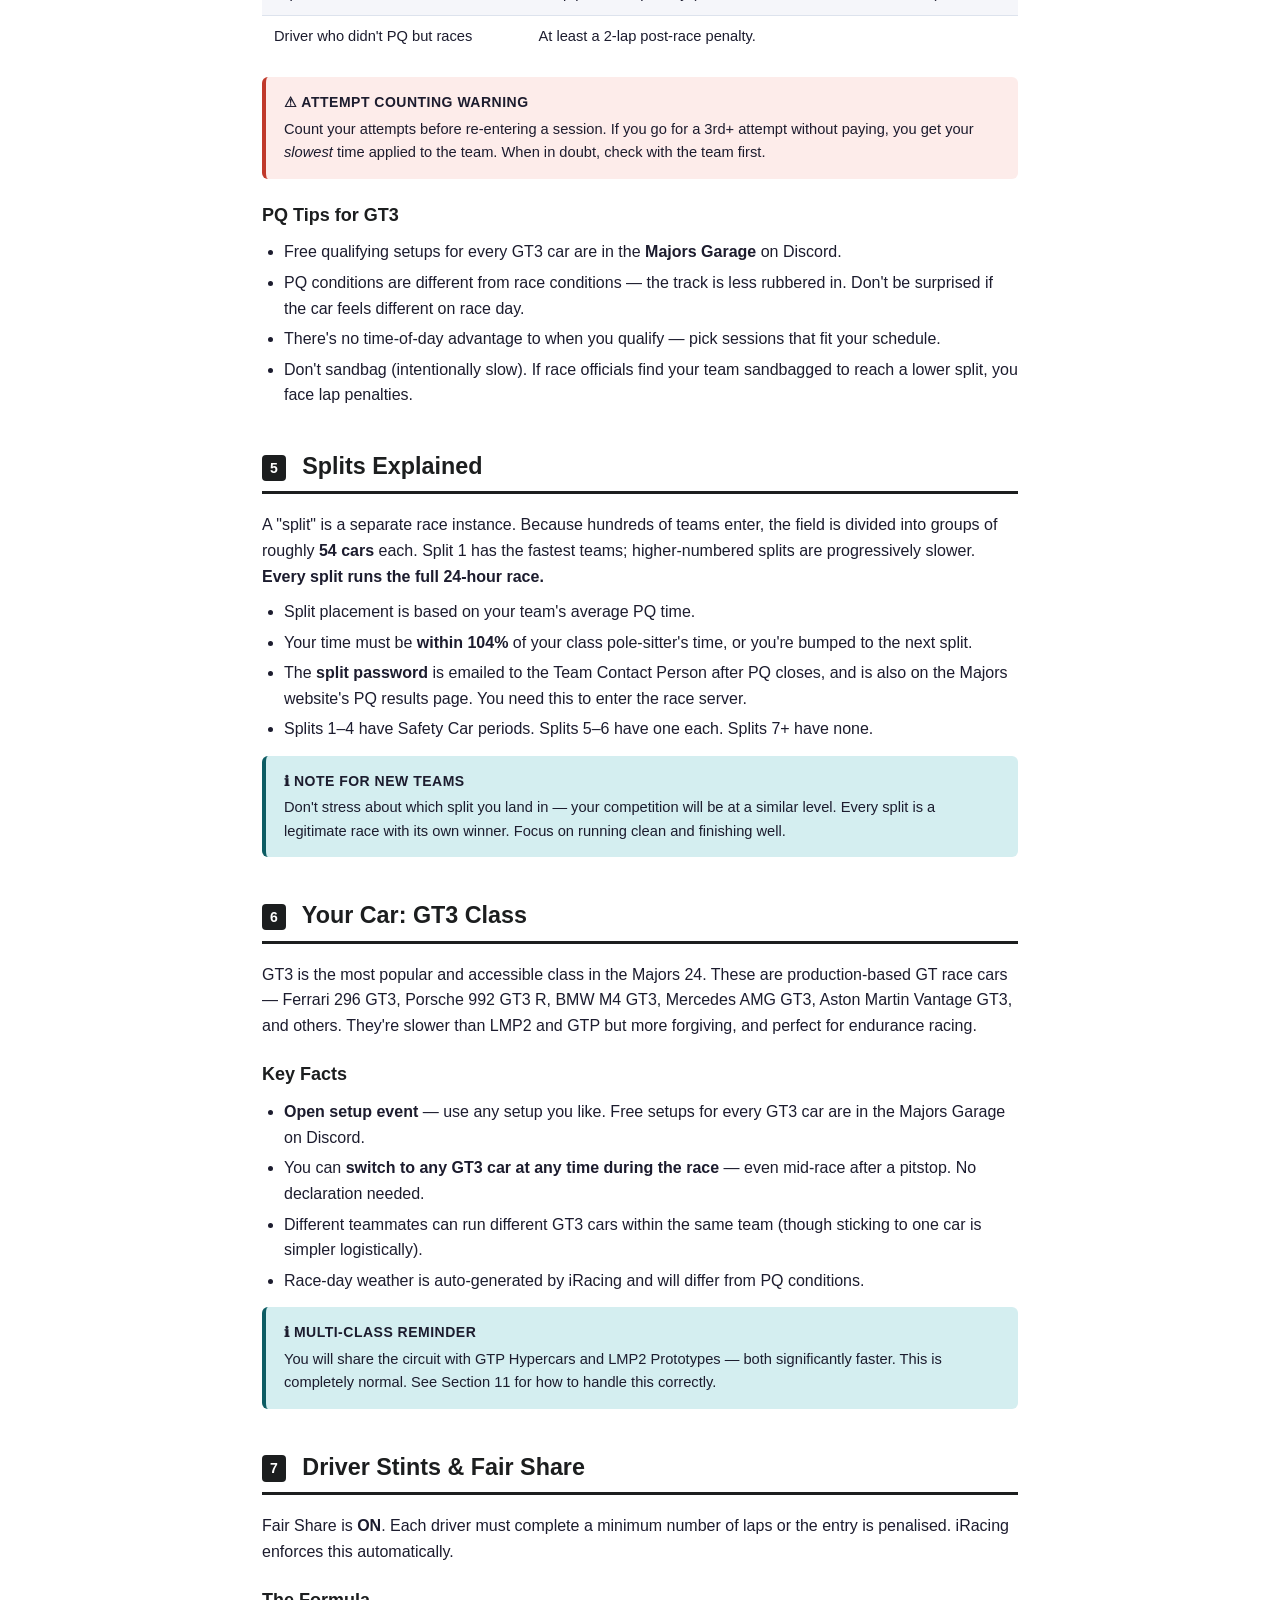
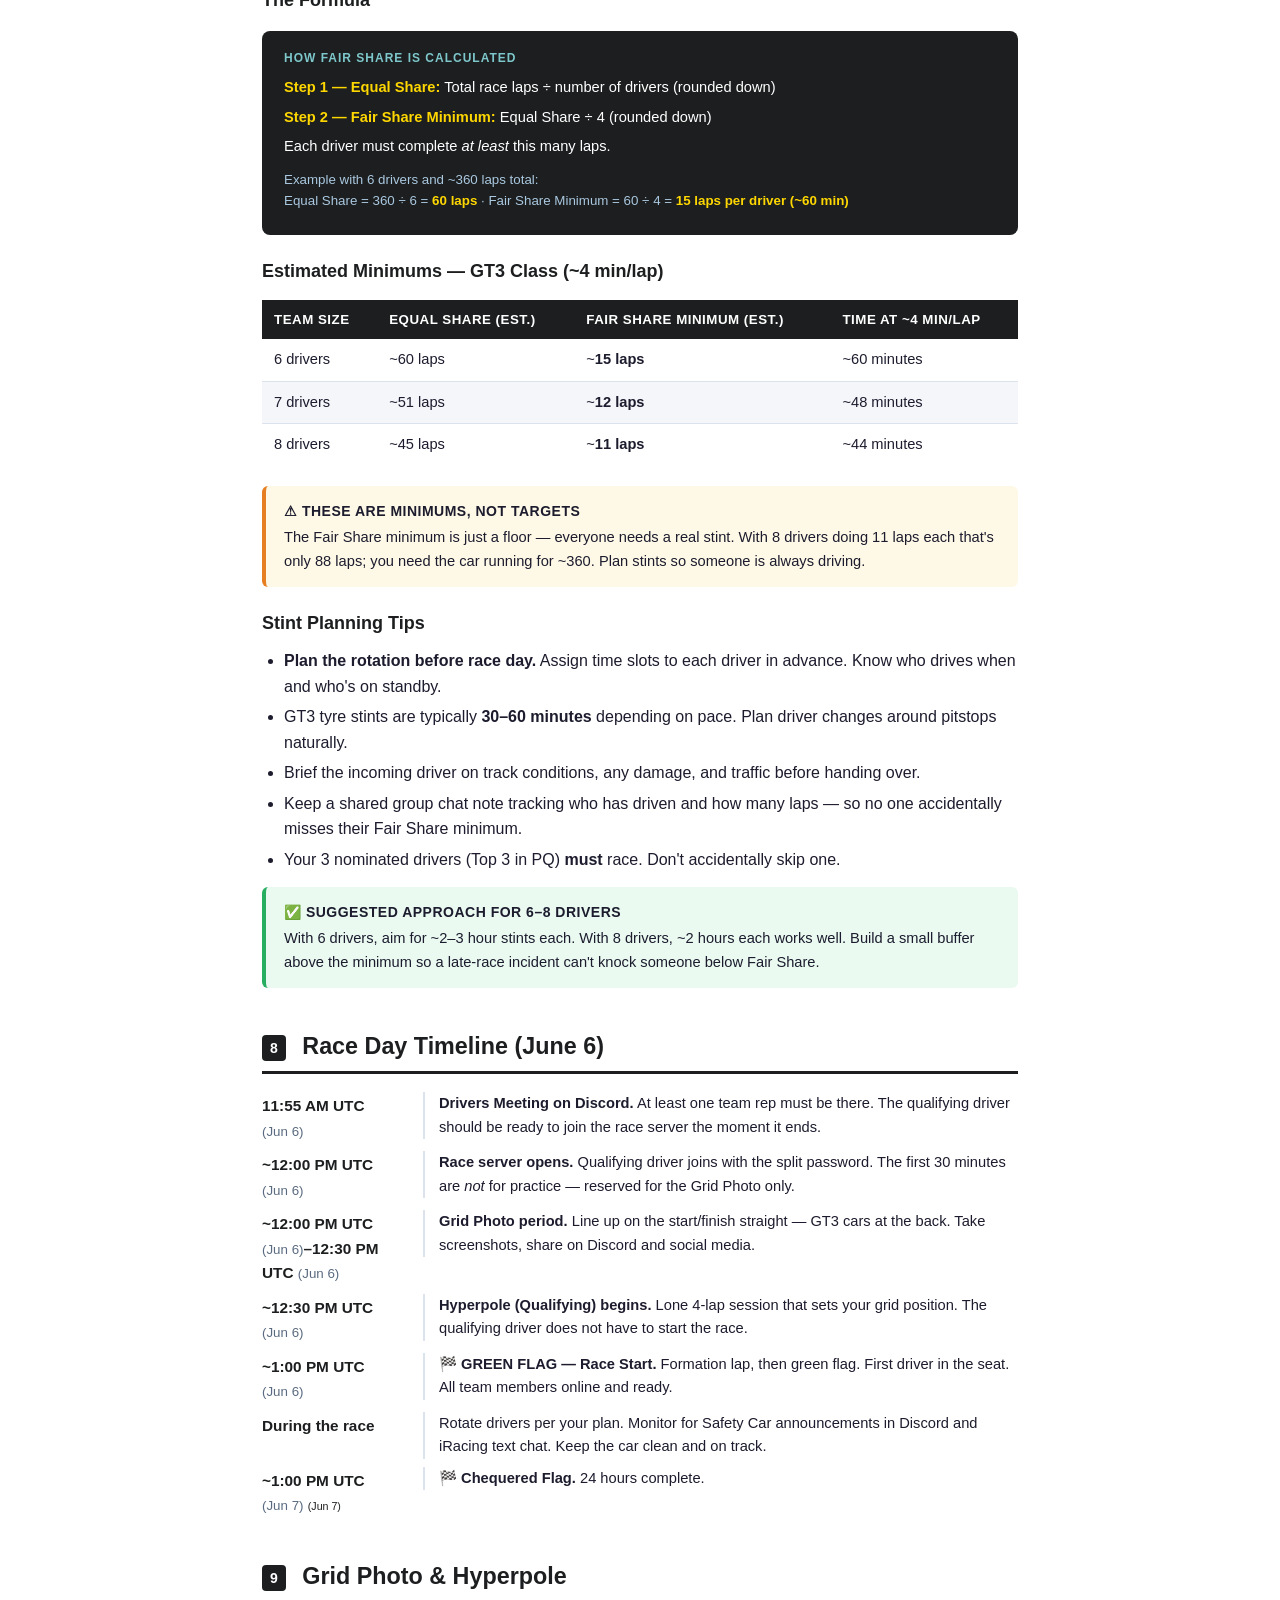
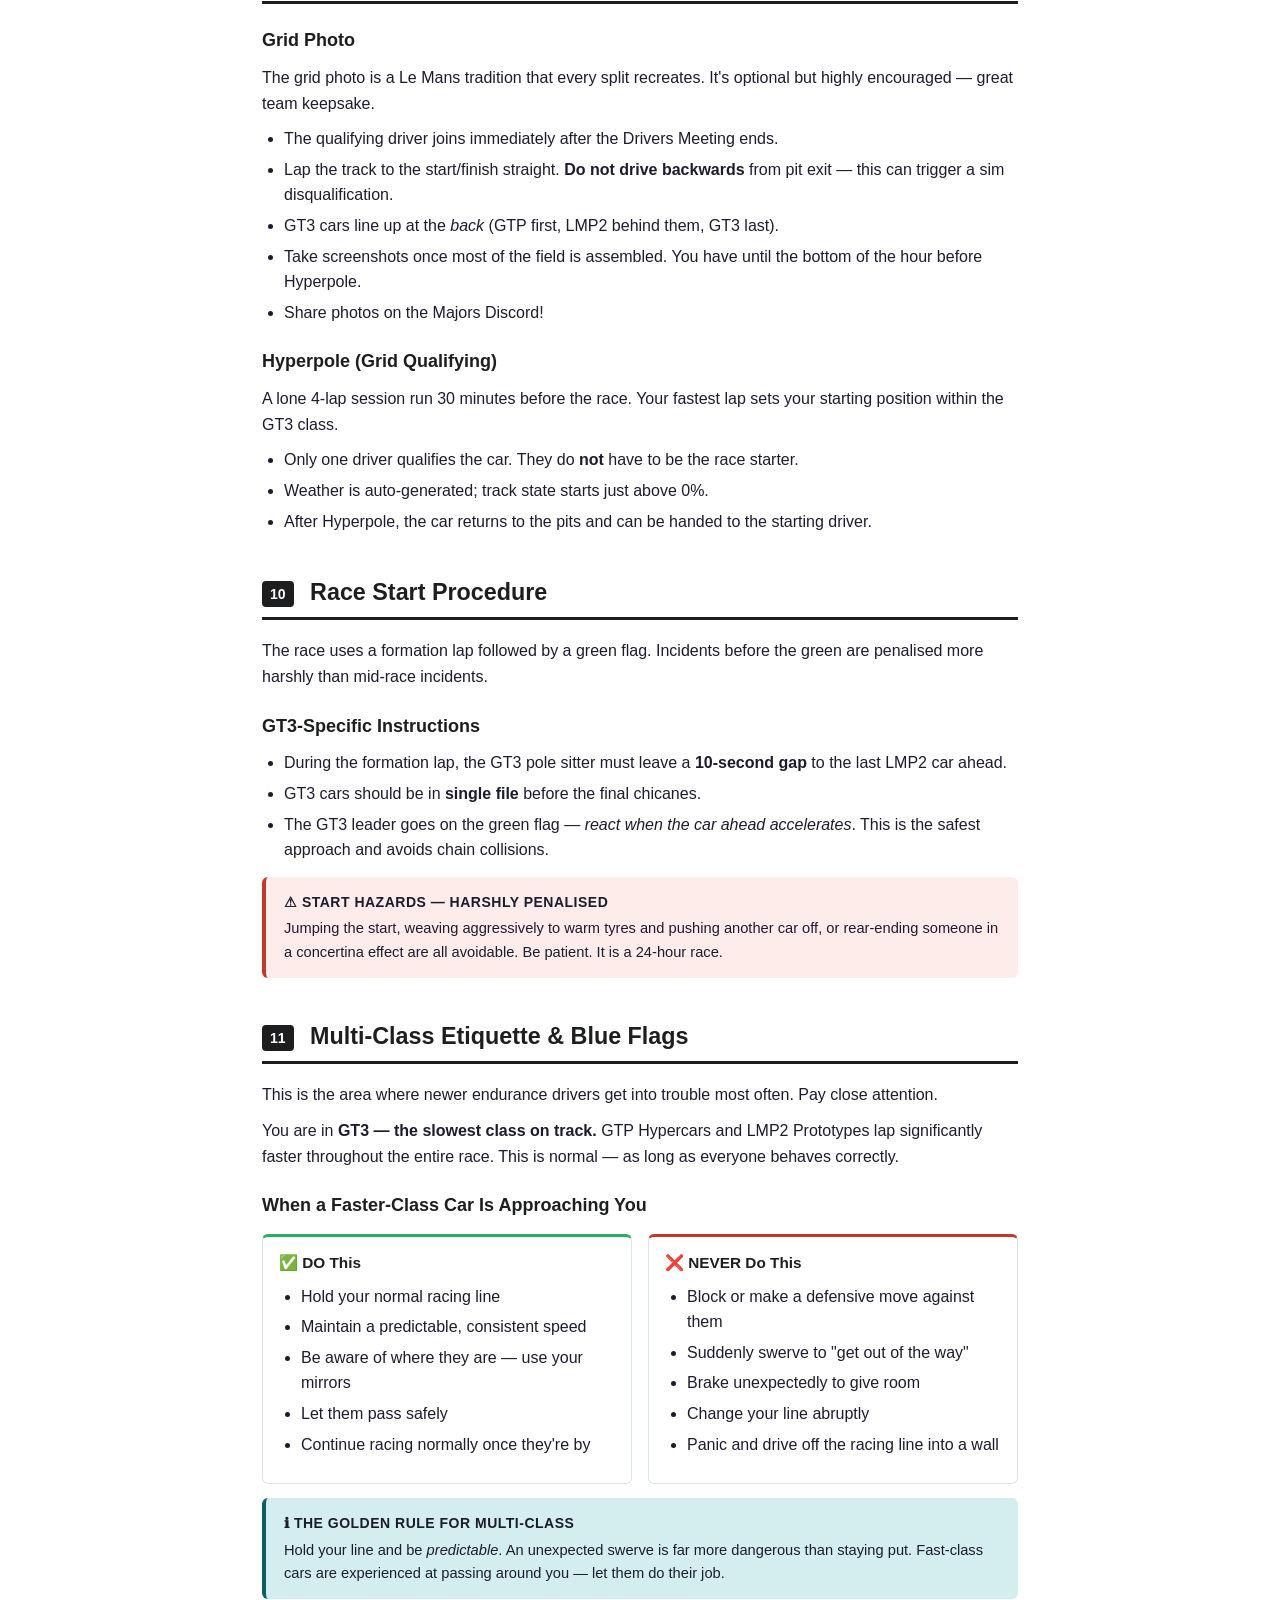
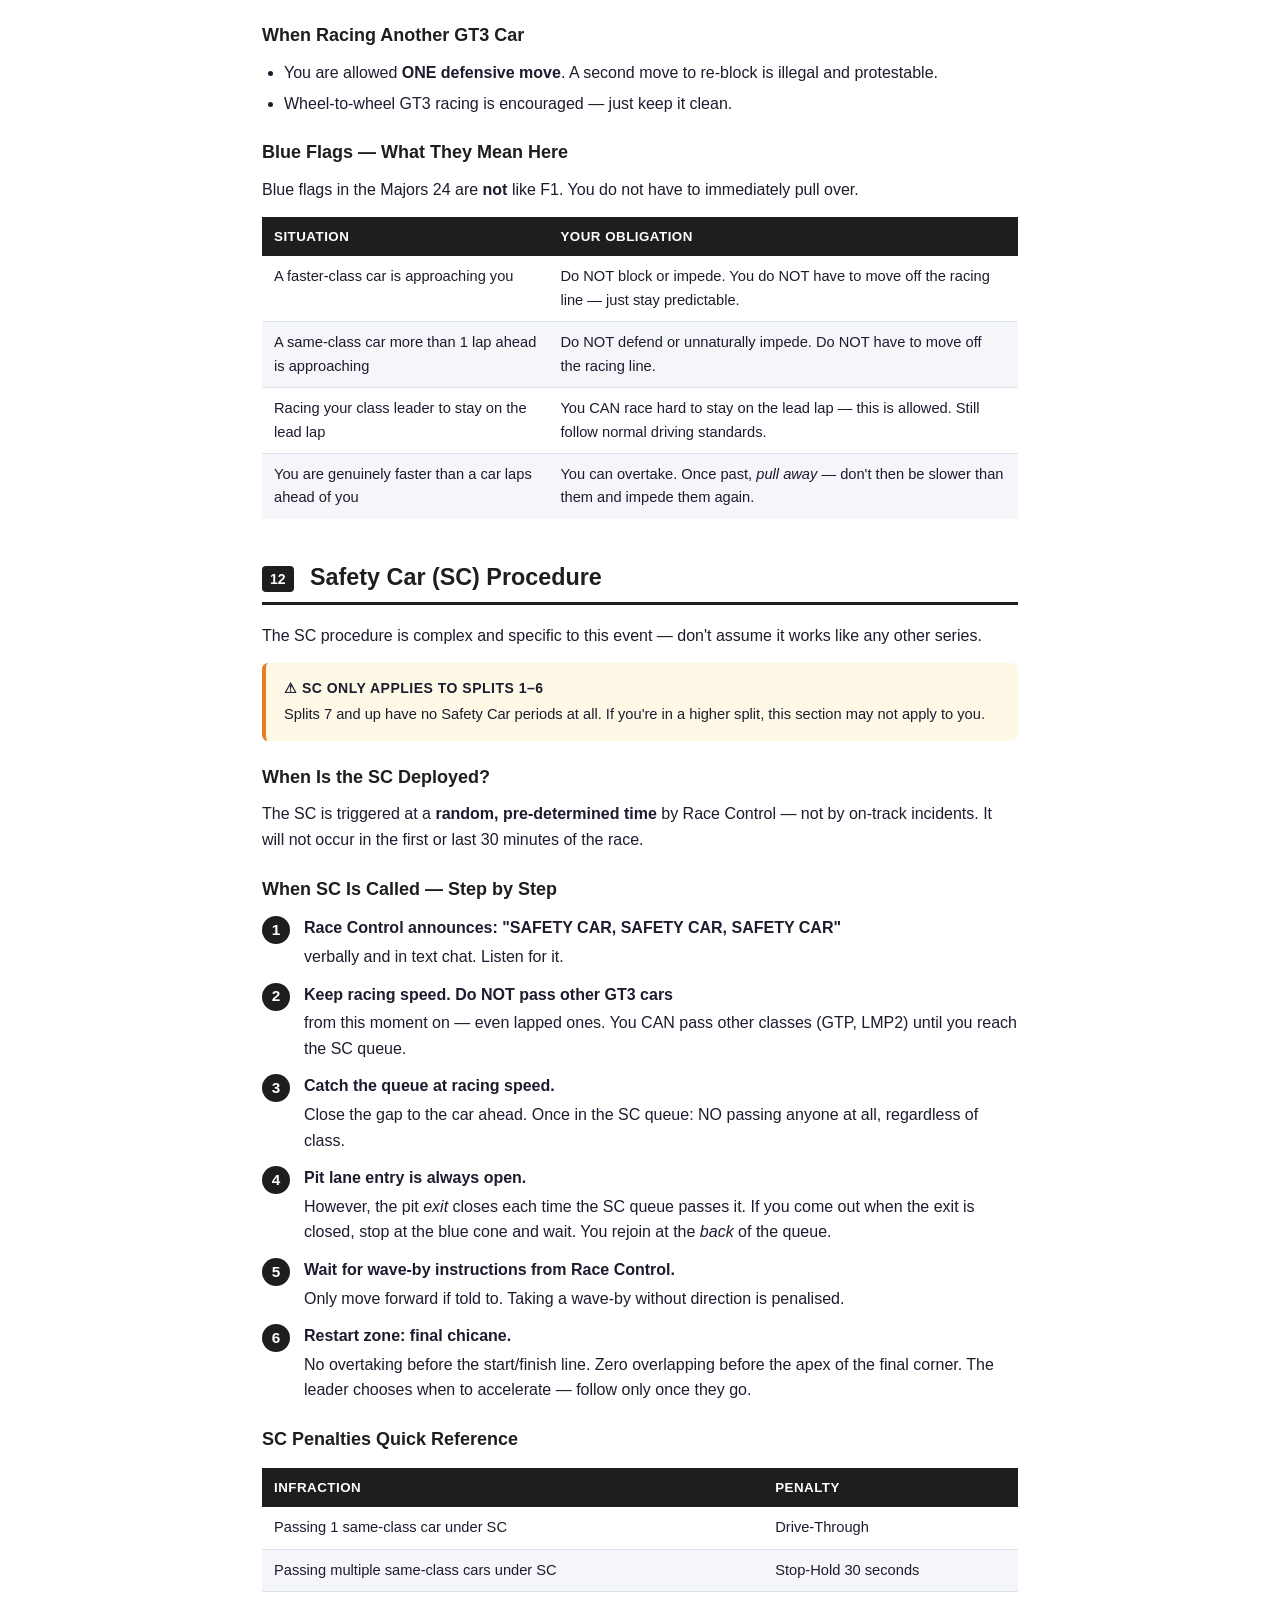
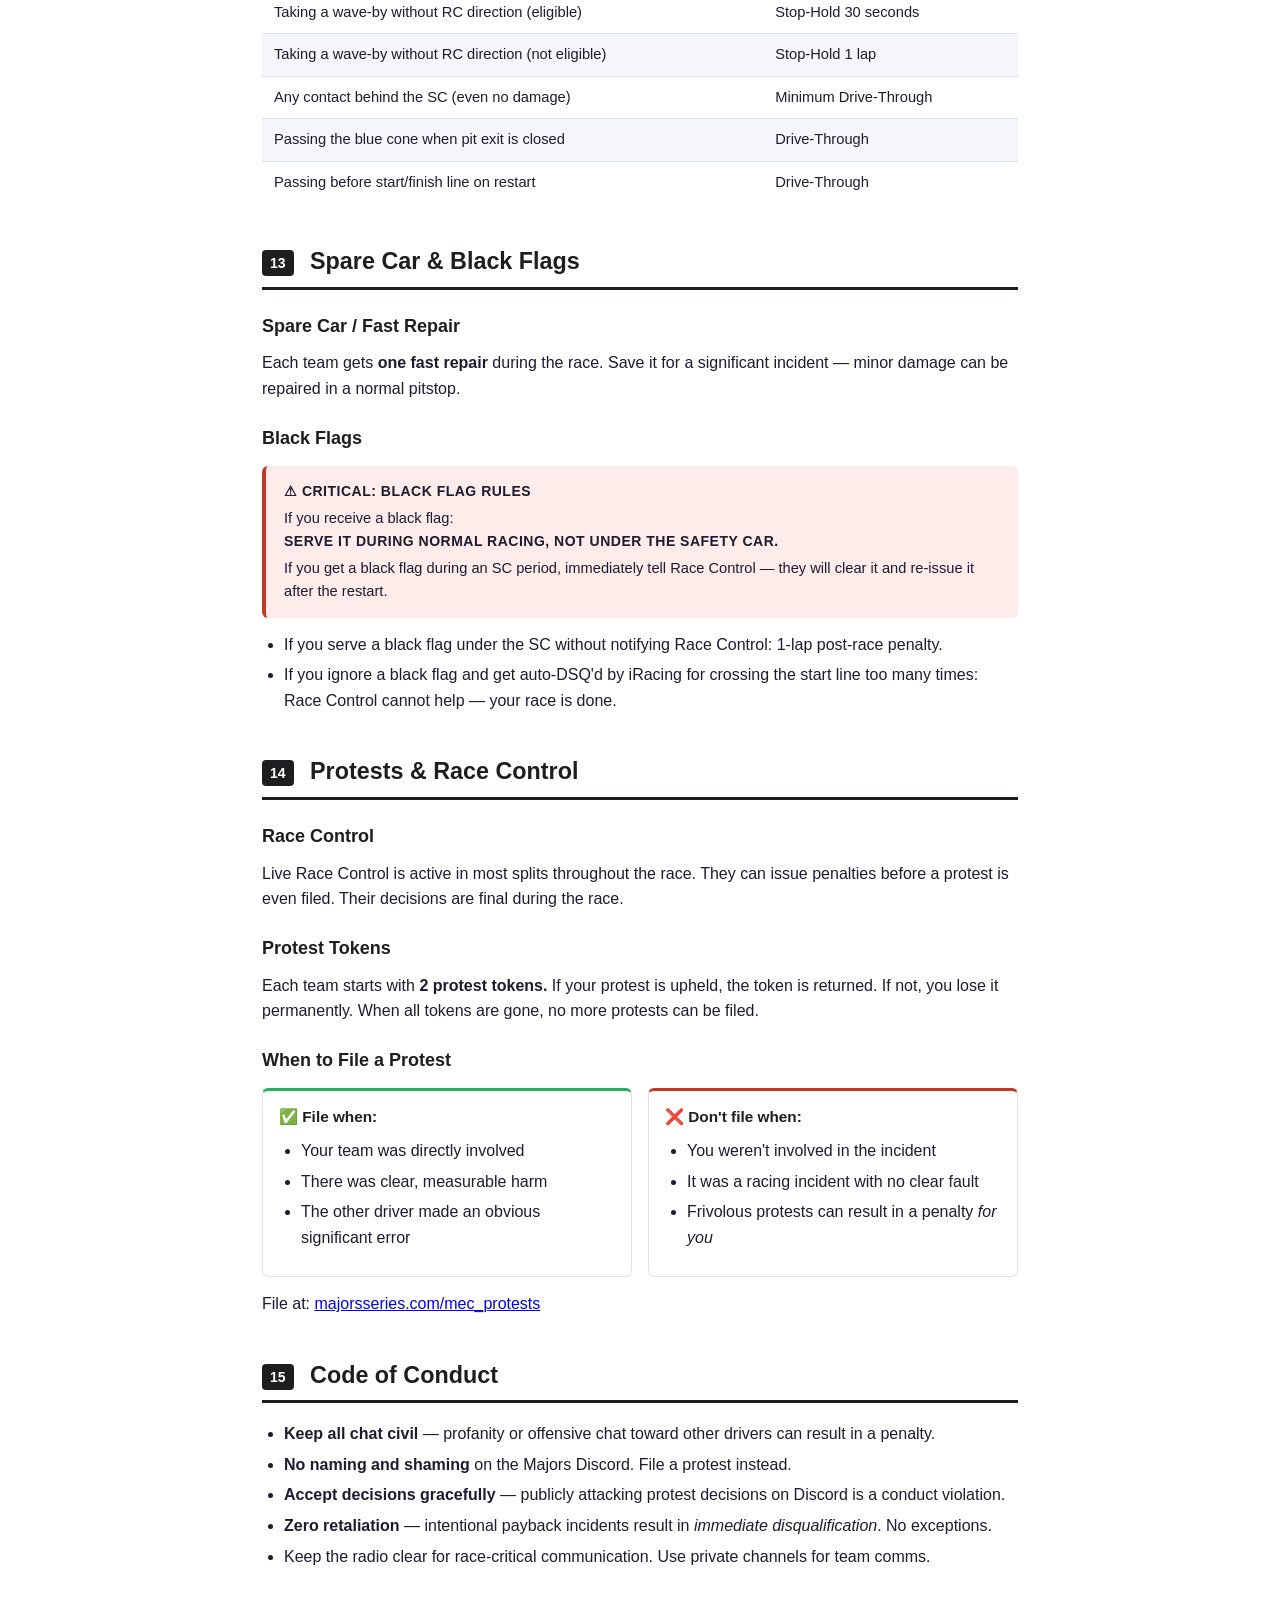
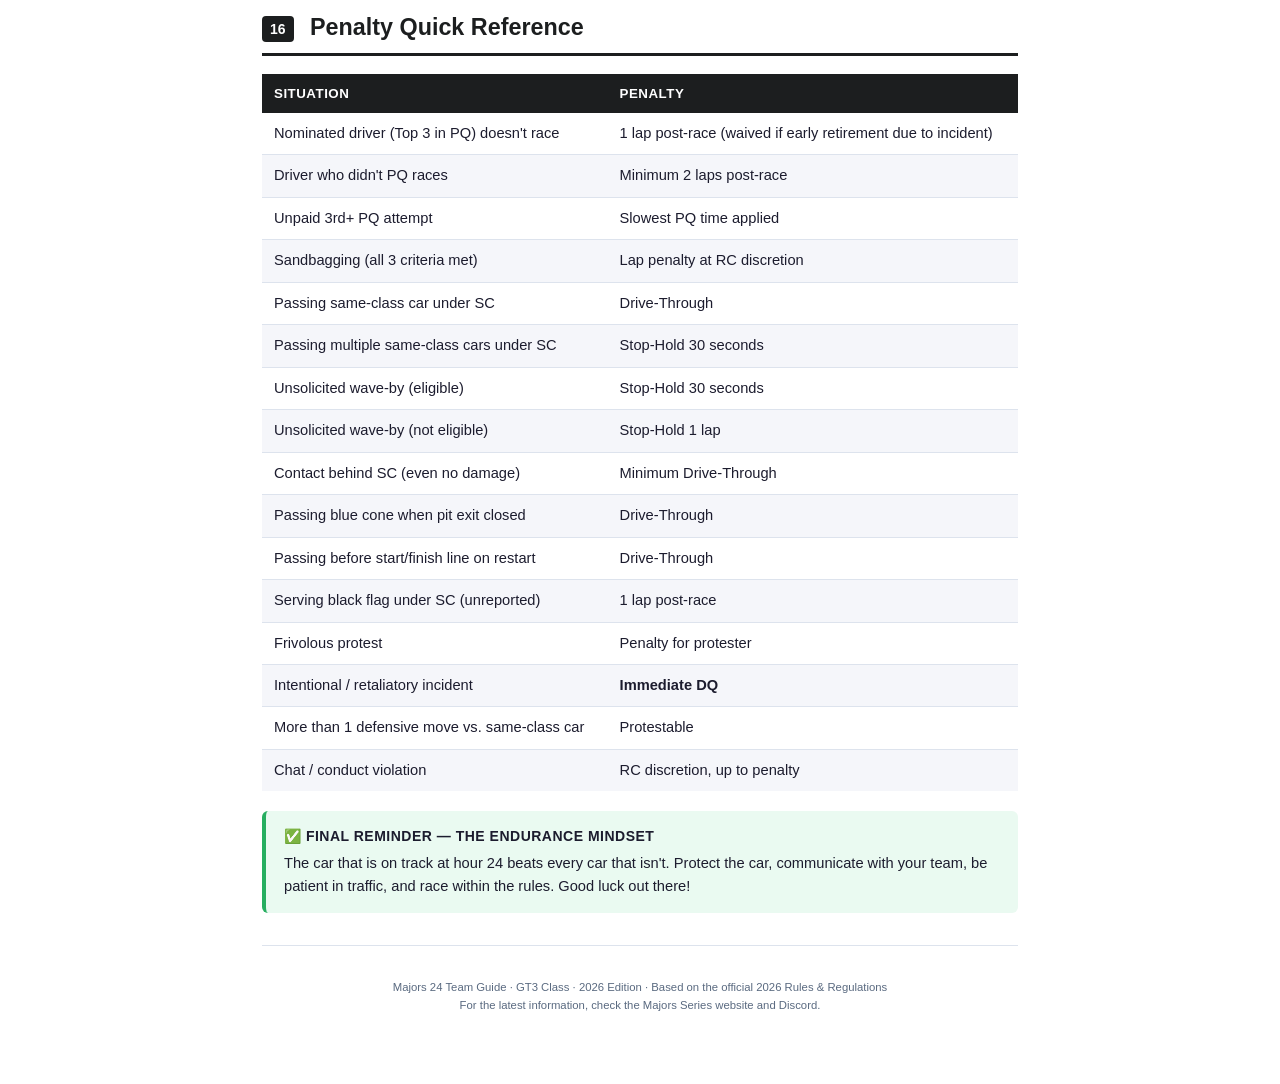
==== commit f670a28a: "Add getting-started page, practice schedule, and hero callout style" ====
--- a/index.html
+++ b/index.html
@@ -1,751 +1,990 @@
 <!DOCTYPE html>
 <html lang="en">
+
 <head>
-<meta charset="UTF-8">
-<meta name="viewport" content="width=device-width, initial-scale=1.0">
-<title>Majors 24 — Team Guide 2026</title>
-<link rel="stylesheet" href="styles.css">
+  <meta charset="UTF-8">
+  <meta name="viewport" content="width=device-width, initial-scale=1.0">
+  <title>Majors 24 — Team Guide 2026</title>
+  <link rel="stylesheet" href="styles.css">
 </head>
+
 <body>
-<div class="page">
-
-  <!-- Cover -->
-  <div class="cover">
-    <p class="team-name">Auto Addict Racing</p>
-    <p class="event-label">Majors Series · iRacing · Le Mans</p>
-    <h1>MAJORS 24</h1>
-    <p class="subtitle">2026 Team Guide — GT3 Class</p>
-    <div class="badges">
-      <span class="badge">GT3 CLASS</span>
-      <span class="badge">JUNE 6, 2026</span>
-      <span class="badge">24 HOURS</span>
-    </div>
+  <div class="page">
+
+    <!-- Cover -->
+    <div class="cover">
+      <p class="team-name">Auto Addict Racing</p>
+      <p class="event-label">Majors Series · iRacing · Le Mans</p>
+      <h1>MAJORS 24</h1>
+      <p class="subtitle">2026 Team Guide — GT3 Class</p>
+      <div class="badges">
+        <span class="badge">GT3 CLASS</span>
+        <span class="badge">JUNE 6, 2026</span>
+        <span class="badge">24 HOURS</span>
+      </div>
+    </div>
+
+    <div class="start-page-link">
+      <p><strong>New to Majors 24?</strong> Start with the quick-start checklist before reading the full event guide.
+      </p>
+      <a class="button" href="getting-started.html">Open Getting Started Guide</a>
+    </div>
+
+    <!-- Mission Statement -->
+    <div class="mission-statement">
+      Racing to Glorify God
+    </div>
+
+    <!-- TOC -->
+    <div class="toc">
+      <h3>Contents</h3>
+      <ol>
+        <li><a href="#what-is-it">What Is the Majors 24?</a></li>
+        <li><a href="#dates">Key Dates &amp; Deadlines</a></li>
+        <li><a href="#setup">Getting Set Up After Registration</a></li>
+        <li><a href="#preq">Pre-Qualifying (PQ)</a></li>
+        <li><a href="#splits">Splits Explained</a></li>
+        <li><a href="#gt3">Your Car: GT3 Class</a></li>
+        <li><a href="#fairshare">Driver Stints &amp; Fair Share</a></li>
+        <li><a href="#raceday">Race Day Timeline</a></li>
+        <li><a href="#gridphoto">Grid Photo &amp; Hyperpole</a></li>
+        <li><a href="#racestart">Race Start Procedure</a></li>
+        <li><a href="#multiclass">Multi-Class Etiquette &amp; Blue Flags</a></li>
+        <li><a href="#safetycar">Safety Car Procedure</a></li>
+        <li><a href="#sparecar">Spare Car &amp; Black Flags</a></li>
+        <li><a href="#protests">Protests &amp; Race Control</a></li>
+        <li><a href="#conduct">Code of Conduct</a></li>
+        <li><a href="#penalties">Penalty Quick Reference</a></li>
+      </ol>
+    </div>
+
+
+    <!-- ─────────────────────────────────────── SECTION 1 ── -->
+    <h2 id="what-is-it"><span class="num">1</span> What Is the Majors 24?</h2>
+
+    <p>The <strong>Majors 24</strong> is a 24-hour endurance sim race run on <strong>iRacing</strong>, modeled after the
+      real-world 24 Hours of Le Mans. It is organised by the Majors Series — a league dedicated to replicating the
+      traditions and prestige of the world's greatest motorsport events inside the simulator.</p>
+
+    <p>Unlike a typical 30-minute sprint race, endurance racing is a completely different animal. The goal is not just
+      to go fast — it's to go fast <em>consistently</em>, manage a car over many hours, hand off between teammates
+      smoothly, and make as few mistakes as possible over an entire day and night cycle.</p>
+
+    <div class="callout callout-blue callout-hero">
+      <strong>New to Endurance Racing? Read This First</strong>
+      The #1 mindset shift: <strong>finishing beats everything</strong>. A clean lap that is 2 seconds slower than your
+      max is worth far more than a fast lap that ends in a wall. Pace yourself, protect the car, and keep it on track.
+      Points, positions, and glory come from surviving.
+    </div>
+
+    <p>The event takes place at <strong>Circuit de la Sarthe (Le Mans)</strong> in iRacing, running for a full simulated
+      24 hours. Our team is entered in the <strong>GT3 class</strong> — the most popular and accessible class in the
+      field, competing on track alongside faster LMP2 Prototypes and GTP Hypercars.</p>
+
+
+    <!-- ─────────────────────────────────────── SECTION 2 ── -->
+    <h2 id="dates"><span class="num">2</span> Key Dates &amp; Deadlines</h2>
+
+    <div class="callout callout-blue">
+      <strong>ℹ Times Are Shown in Your Local Timezone</strong>
+      Every time on this page has been automatically converted to match your device's clock.
+    </div>
+
+    <table>
+      <thead>
+        <tr>
+          <th>When</th>
+          <th>What Happens</th>
+          <th>Who Needs to Act</th>
+        </tr>
+      </thead>
+      <tbody>
+        <tr>
+          <td><strong>Now → Jun 5</strong></td>
+          <td>Add all drivers to the team roster in iRacing</td>
+          <td>Team Contact Person</td>
+        </tr>
+        <tr>
+          <td><strong>Week of May 30</strong><br><small>Date &amp; time TBD</small></td>
+          <td><strong>Team Meeting</strong> — review race rules, stint plan, and key procedures before PQ begins</td>
+          <td><strong>All drivers</strong></td>
+        </tr>
+        <tr>
+          <td>
+            <strong>May 30</strong><br>
+            <span data-utc="2026-05-30T07:00:00Z">2:00 AM CDT</span>
+          </td>
+          <td>Practice sessions open in iRacing under <strong>Leagues → Up Next</strong>, after Majors 24 league
+            approval.</td>
+          <td><strong>Approved drivers</strong></td>
+        </tr>
+        <tr>
+          <td>
+            <strong>May 30 → Jun 5</strong><br>
+            <small>8 sessions/day every 3 hrs</small><br>
+            <span data-utc="2026-06-03T01:01:00Z">1:01 AM</span>,
+            <span data-utc="2026-06-03T04:01:00Z">4:01 AM</span>,
+            <span data-utc="2026-06-03T07:01:00Z">7:01 AM</span>, …
+            <span data-utc="2026-06-03T22:01:00Z">10:01 PM</span>
+          </td>
+          <td>Pre-Qualifying sessions are available through the Majors 24 league page — each driver must complete at
+            least one lap time before the deadline. No PQ means no race entry and removal from the team.</td>
+          <td><strong>Every driver</strong></td>
+        </tr>
+        <tr>
+          <td><strong>Jun 5 ⛔</strong><br><small>Hard deadline</small></td>
+          <td>Last day to add/remove drivers. Last day for PQ attempts to count.</td>
+          <td>Team Contact Person</td>
+        </tr>
+        <tr>
+          <td>
+            <strong>Jun 6</strong><br>
+            <span data-utc="2026-06-06T11:55:00Z">11:55 AM GMT</span>
+          </td>
+          <td>Mandatory Drivers Meeting on Discord — at least one team rep must attend</td>
+          <td>All drivers (1 required minimum)</td>
+        </tr>
+        <tr>
+          <td>
+            <strong>Jun 6</strong><br>
+            ~<span data-utc="2026-06-06T12:00:00Z">12:00 PM GMT</span>
+          </td>
+          <td>Race session opens — Grid Photo period begins (first 30 min, no practising)</td>
+          <td>Qualifying driver joins immediately</td>
+        </tr>
+        <tr>
+          <td>
+            <strong>Jun 6</strong><br>
+            ~<span data-utc="2026-06-06T12:30:00Z">12:30 PM GMT</span>
+          </td>
+          <td>Hyperpole (qualifying for grid position) begins</td>
+          <td>One designated qualifying driver</td>
+        </tr>
+        <tr>
+          <td>
+            <strong>Jun 6 🏁</strong><br>
+            ~<span data-utc="2026-06-06T13:00:00Z">1:00 PM GMT</span>
+          </td>
+          <td><strong>GREEN FLAG — Race starts!</strong></td>
+          <td>Entire team on standby; first driver in the seat</td>
+        </tr>
+        <tr>
+          <td>
+            <strong>Jun 7 🏁</strong><br>
+            ~<span data-utc="2026-06-07T13:00:00Z">1:00 PM GMT</span>
+          </td>
+          <td>Chequered flag — 24 hours complete</td>
+          <td>—</td>
+        </tr>
+      </tbody>
+    </table>
+
+    <div class="callout callout-yellow">
+      <strong>⚠ Confirm the Exact Race Start Time</strong>
+      The times above follow the expected Le Mans format. The Majors Series will confirm the exact schedule closer to
+      the event. <strong>Always verify on the Majors Discord and website.</strong>
+    </div>
+
+
+    <!-- ─────────────────────────────────────── SECTION 3 ── -->
+    <h2 id="setup"><span class="num">3</span> Getting Set Up: Steps After Registration</h2>
+
+    <p>Once the team is registered, work through this checklist before race day.</p>
+
+    <div class="steps">
+      <div class="step">
+        <div class="step-num">1</div>
+        <div class="step-body">
+          <strong>Add every driver to the team in iRacing</strong>
+          Log in to iRacing, go to your team page, and add all drivers. Deadline: <strong>June 5.</strong> Removing a
+          driver also removes their PQ time — be careful.
+        </div>
+      </div>
+      <div class="step">
+        <div class="step-num">2</div>
+        <div class="step-body">
+          <strong>Every driver joins the Majors Series Discord</strong>
+          The Drivers Meeting is held there. Race Control communicates there. Free car setups are shared there. It's
+          your race hub — don't skip it.
+        </div>
+      </div>
+      <div class="step">
+        <div class="step-num">3</div>
+        <div class="step-body">
+          <strong>Every driver completes Pre-Qualifying (PQ)</strong>
+          See Section 4 for full details. Every driver must complete at least one PQ session to be eligible to race.
+          Sessions run May 30 – June 5.
+        </div>
+      </div>
+      <div class="step">
+        <div class="step-num">4</div>
+        <div class="step-body">
+          <strong>Identify your "Top 3" drivers</strong>
+          The team's split placement is based on your three fastest PQ times. Those three drivers <strong>must</strong>
+          race. Identify them early — a Top 3 driver who doesn't start costs a 1-lap penalty.
+        </div>
+      </div>
+      <div class="step">
+        <div class="step-num">5</div>
+        <div class="step-body">
+          <strong>Download Trading Paints (if in a broadcasted split)</strong>
+          This app displays your custom livery to other competitors and broadcasters. Optional for most splits; required
+          if you receive broadcast coverage.
+        </div>
+      </div>
+      <div class="step">
+        <div class="step-num">6</div>
+        <div class="step-body">
+          <strong>Receive your Split Password</strong>
+          After PQ results are confirmed, the Team Contact Person is emailed a unique password for your specific split.
+          You cannot join the race without it. Share it with the whole team.
+        </div>
+      </div>
+      <div class="step">
+        <div class="step-num">7</div>
+        <div class="step-body">
+          <strong>Attend the Drivers Meeting — <span data-utc="2026-06-06T11:55:00Z">11:55 AM GMT</span> on June
+            6</strong>
+          At least one team rep is required. An audio recording is available immediately after for anyone who can't make
+          it.
+        </div>
+      </div>
+      <div class="step">
+        <div class="step-num">8</div>
+        <div class="step-body">
+          <strong>Plan your driver stints in advance</strong>
+          Decide who drives when before race day. See Section 7 for how to calculate Fair Share minimums.
+        </div>
+      </div>
+    </div>
+
+
+    <!-- ─────────────────────────────────────── SECTION 4 ── -->
+    <h2 id="preq"><span class="num">4</span> Pre-Qualifying (PQ) — Your First Big Task</h2>
+
+    <p>Pre-Qualifying determines which "split" your team races in. It's a seeding process — faster teams get placed with
+      others at their level. Every split races the full 24 hours.</p>
+
+    <h3>How PQ Works</h3>
+    <ul>
+      <li>Each session is a <strong>1-hour solo qualifying session</strong> with a "best of 4" format — you have up to 4
+        laps to set your best time.</li>
+      <li>Sessions run <strong>May 30 – June 5</strong>, 8 times per day every 3 hours (see Section 2 for times in your
+        timezone).</li>
+      <li>You do <strong>not</strong> need to stay the full hour — set your time and leave.</li>
+      <li>Drivers do not need to be in the same session. Each person qualifies on their own schedule.</li>
+    </ul>
+
+    <h3>How the Team Average Is Calculated</h3>
+    <p>The Majors Series takes your <strong>three fastest drivers' times</strong> and averages them. This average
+      determines your split. All other drivers still need to complete PQ to be eligible to race — their times just don't
+      affect split placement.</p>
+
+    <div class="callout callout-yellow">
+      <strong>⚠ Strategy: Who Are Your Top 3?</strong>
+      The three drivers with the best PQ times become your "nominated drivers," marked GREEN on the results list. These
+      three <strong>must</strong> race — a no-show from any of them costs a 1-lap post-race penalty.
+    </div>
+
+    <h3>Attempt Rules — Read This Carefully</h3>
+    <table>
+      <thead>
+        <tr>
+          <th>Situation</th>
+          <th>What Happens</th>
+        </tr>
+      </thead>
+      <tbody>
+        <tr>
+          <td>First 2 attempts per driver</td>
+          <td>Free. Best time is kept.</td>
+        </tr>
+        <tr>
+          <td>3rd+ attempt (paid, $3 each)</td>
+          <td>Time is updated if faster. Money goes to charity.</td>
+        </tr>
+        <tr>
+          <td>3rd+ attempt (unpaid)</td>
+          <td>⚠️ Your time is changed to your <strong>SLOWEST</strong> result. Avoid this.</td>
+        </tr>
+        <tr>
+          <td>Completing a session with no timed lap</td>
+          <td>Counts as an attempt. You receive a default time of 5:00 (unusable in team average).</td>
+        </tr>
+        <tr>
+          <td>Joining a session but completing zero laps</td>
+          <td>Does NOT count as an attempt — you're safe to leave.</td>
+        </tr>
+        <tr>
+          <td>Top 3 driver who doesn't race</td>
+          <td>1-lap post-race penalty (waived if team retires due to incident).</td>
+        </tr>
+        <tr>
+          <td>Driver who didn't PQ but races</td>
+          <td>At least a 2-lap post-race penalty.</td>
+        </tr>
+      </tbody>
+    </table>
+
+    <div class="callout callout-red">
+      <strong>⚠ Attempt Counting Warning</strong>
+      Count your attempts before re-entering a session. If you go for a 3rd+ attempt without paying, you get your
+      <em>slowest</em> time applied to the team. When in doubt, check with the team first.
+    </div>
+
+    <h3>PQ Tips for GT3</h3>
+    <ul>
+      <li>Free qualifying setups for every GT3 car are in the <strong>Majors Garage</strong> on Discord.</li>
+      <li>PQ conditions are different from race conditions — the track is less rubbered in. Don't be surprised if the
+        car feels different on race day.</li>
+      <li>There's no time-of-day advantage to when you qualify — pick sessions that fit your schedule.</li>
+      <li>Don't sandbag (intentionally slow). If race officials find your team sandbagged to reach a lower split, you
+        face lap penalties.</li>
+    </ul>
+
+
+    <!-- ─────────────────────────────────────── SECTION 5 ── -->
+    <h2 id="splits"><span class="num">5</span> Splits Explained</h2>
+
+    <p>A "split" is a separate race instance. Because hundreds of teams enter, the field is divided into groups of
+      roughly <strong>54 cars</strong> each. Split 1 has the fastest teams; higher-numbered splits are progressively
+      slower. <strong>Every split runs the full 24-hour race.</strong></p>
+
+    <ul>
+      <li>Split placement is based on your team's average PQ time.</li>
+      <li>Your time must be <strong>within 104%</strong> of your class pole-sitter's time, or you're bumped to the next
+        split.</li>
+      <li>The <strong>split password</strong> is emailed to the Team Contact Person after PQ closes, and is also on the
+        Majors website's PQ results page. You need this to enter the race server.</li>
+      <li>Splits 1–4 have Safety Car periods. Splits 5–6 have one each. Splits 7+ have none.</li>
+    </ul>
+
+    <div class="callout callout-blue">
+      <strong>ℹ Note for New Teams</strong>
+      Don't stress about which split you land in — your competition will be at a similar level. Every split is a
+      legitimate race with its own winner. Focus on running clean and finishing well.
+    </div>
+
+
+    <!-- ─────────────────────────────────────── SECTION 6 ── -->
+    <h2 id="gt3"><span class="num">6</span> Your Car: GT3 Class</h2>
+
+    <p>GT3 is the most popular and accessible class in the Majors 24. These are production-based GT race cars — Ferrari
+      296 GT3, Porsche 992 GT3 R, BMW M4 GT3, Mercedes AMG GT3, Aston Martin Vantage GT3, and others. They're slower
+      than LMP2 and GTP but more forgiving, and perfect for endurance racing.</p>
+
+    <h3>Key Facts</h3>
+    <ul>
+      <li><strong>Open setup event</strong> — use any setup you like. Free setups for every GT3 car are in the Majors
+        Garage on Discord.</li>
+      <li>You can <strong>switch to any GT3 car at any time during the race</strong> — even mid-race after a pitstop. No
+        declaration needed.</li>
+      <li>Different teammates can run different GT3 cars within the same team (though sticking to one car is simpler
+        logistically).</li>
+      <li>Race-day weather is auto-generated by iRacing and will differ from PQ conditions.</li>
+    </ul>
+
+    <div class="callout callout-blue">
+      <strong>ℹ Multi-Class Reminder</strong>
+      You will share the circuit with GTP Hypercars and LMP2 Prototypes — both significantly faster. This is completely
+      normal. See Section 11 for how to handle this correctly.
+    </div>
+
+
+    <!-- ─────────────────────────────────────── SECTION 7 ── -->
+    <h2 id="fairshare"><span class="num">7</span> Driver Stints &amp; Fair Share</h2>
+
+    <p>Fair Share is <strong>ON</strong>. Each driver must complete a minimum number of laps or the entry is penalised.
+      iRacing enforces this automatically.</p>
+
+    <h3>The Formula</h3>
+    <div class="highlight-box">
+      <h4>How Fair Share Is Calculated</h4>
+      <p><strong>Step 1 — Equal Share:</strong> Total race laps ÷ number of drivers (rounded down)</p>
+      <p><strong>Step 2 — Fair Share Minimum:</strong> Equal Share ÷ 4 (rounded down)</p>
+      <p>Each driver must complete <em>at least</em> this many laps.</p>
+      <p style="margin-top:10px;font-size:10pt;color:#aac8e0;">
+        Example with 6 drivers and ~360 laps total:<br>
+        Equal Share = 360 ÷ 6 = <strong>60 laps</strong> · Fair Share Minimum = 60 ÷ 4 = <strong>15 laps per driver (~60
+          min)</strong>
+      </p>
+    </div>
+
+    <h3>Estimated Minimums — GT3 Class (~4 min/lap)</h3>
+    <table>
+      <thead>
+        <tr>
+          <th>Team Size</th>
+          <th>Equal Share (est.)</th>
+          <th>Fair Share Minimum (est.)</th>
+          <th>Time at ~4 min/lap</th>
+        </tr>
+      </thead>
+      <tbody>
+        <tr>
+          <td>6 drivers</td>
+          <td>~60 laps</td>
+          <td>~<strong>15 laps</strong></td>
+          <td>~60 minutes</td>
+        </tr>
+        <tr>
+          <td>7 drivers</td>
+          <td>~51 laps</td>
+          <td>~<strong>12 laps</strong></td>
+          <td>~48 minutes</td>
+        </tr>
+        <tr>
+          <td>8 drivers</td>
+          <td>~45 laps</td>
+          <td>~<strong>11 laps</strong></td>
+          <td>~44 minutes</td>
+        </tr>
+      </tbody>
+    </table>
+
+    <div class="callout callout-yellow">
+      <strong>⚠ These Are Minimums, Not Targets</strong>
+      The Fair Share minimum is just a floor — everyone needs a real stint. With 8 drivers doing 11 laps each that's
+      only 88 laps; you need the car running for ~360. Plan stints so someone is always driving.
+    </div>
+
+    <h3>Stint Planning Tips</h3>
+    <ul>
+      <li><strong>Plan the rotation before race day.</strong> Assign time slots to each driver in advance. Know who
+        drives when and who's on standby.</li>
+      <li>GT3 tyre stints are typically <strong>30–60 minutes</strong> depending on pace. Plan driver changes around
+        pitstops naturally.</li>
+      <li>Brief the incoming driver on track conditions, any damage, and traffic before handing over.</li>
+      <li>Keep a shared group chat note tracking who has driven and how many laps — so no one accidentally misses their
+        Fair Share minimum.</li>
+      <li>Your 3 nominated drivers (Top 3 in PQ) <strong>must</strong> race. Don't accidentally skip one.</li>
+    </ul>
+
+    <div class="callout callout-green">
+      <strong>✅ Suggested Approach for 6–8 Drivers</strong>
+      With 6 drivers, aim for ~2–3 hour stints each. With 8 drivers, ~2 hours each works well. Build a small buffer
+      above the minimum so a late-race incident can't knock someone below Fair Share.
+    </div>
+
+
+    <!-- ─────────────────────────────────────── SECTION 8 ── -->
+    <h2 id="raceday"><span class="num">8</span> Race Day Timeline (June 6)</h2>
+
+    <div class="timeline">
+      <div class="tl-item">
+        <div class="tl-time">
+          <div class="tl-time-local"><span data-utc="2026-06-06T11:55:00Z" data-display="time">11:55 AM GMT</span></div>
+        </div>
+        <div class="tl-body"><strong>Drivers Meeting on Discord.</strong> At least one team rep must be there. The
+          qualifying driver should be ready to join the race server the moment it ends.</div>
+      </div>
+      <div class="tl-item">
+        <div class="tl-time">
+          <div class="tl-time-local">~<span data-utc="2026-06-06T12:00:00Z" data-display="time">12:00 PM GMT</span>
+          </div>
+        </div>
+        <div class="tl-body"><strong>Race server opens.</strong> Qualifying driver joins with the split password. The
+          first 30 minutes are <em>not</em> for practice — reserved for the Grid Photo only.</div>
+      </div>
+      <div class="tl-item">
+        <div class="tl-time">
+          <div class="tl-time-local">~<span data-utc="2026-06-06T12:00:00Z" data-display="time">12:00</span>–<span
+              data-utc="2026-06-06T12:30:00Z" data-display="time">12:30 PM GMT</span></div>
+        </div>
+        <div class="tl-body"><strong>Grid Photo period.</strong> Line up on the start/finish straight — GT3 cars at the
+          back. Take screenshots, share on Discord and social media.</div>
+      </div>
+      <div class="tl-item">
+        <div class="tl-time">
+          <div class="tl-time-local">~<span data-utc="2026-06-06T12:30:00Z" data-display="time">12:30 PM GMT</span>
+          </div>
+        </div>
+        <div class="tl-body"><strong>Hyperpole (Qualifying) begins.</strong> Lone 4-lap session that sets your grid
+          position. The qualifying driver does not have to start the race.</div>
+      </div>
+      <div class="tl-item">
+        <div class="tl-time">
+          <div class="tl-time-local">~<span data-utc="2026-06-06T13:00:00Z" data-display="time">1:00 PM GMT</span></div>
+        </div>
+        <div class="tl-body"><strong>🏁 GREEN FLAG — Race Start.</strong> Formation lap, then green flag. First driver
+          in the seat. All team members online and ready.</div>
+      </div>
+      <div class="tl-item">
+        <div class="tl-time">
+          <div class="tl-time-local">During the race</div>
+        </div>
+        <div class="tl-body">Rotate drivers per your plan. Monitor for Safety Car announcements in Discord and iRacing
+          text chat. Keep the car clean and on track.</div>
+      </div>
+      <div class="tl-item">
+        <div class="tl-time">
+          <div class="tl-time-local">~<span data-utc="2026-06-07T13:00:00Z" data-display="time">1:00 PM GMT</span>
+            <small style="font-weight:400;font-size:8pt;">(Jun 7)</small></div>
+        </div>
+        <div class="tl-body"><strong>🏁 Chequered Flag.</strong> 24 hours complete.</div>
+      </div>
+    </div>
+
+
+    <!-- ─────────────────────────────────────── SECTION 9 ── -->
+    <h2 id="gridphoto"><span class="num">9</span> Grid Photo &amp; Hyperpole</h2>
+
+    <h3>Grid Photo</h3>
+    <p>The grid photo is a Le Mans tradition that every split recreates. It's optional but highly encouraged — great
+      team keepsake.</p>
+    <ul>
+      <li>The qualifying driver joins immediately after the Drivers Meeting ends.</li>
+      <li>Lap the track to the start/finish straight. <strong>Do not drive backwards</strong> from pit exit — this can
+        trigger a sim disqualification.</li>
+      <li>GT3 cars line up at the <em>back</em> (GTP first, LMP2 behind them, GT3 last).</li>
+      <li>Take screenshots once most of the field is assembled. You have until the bottom of the hour before Hyperpole.
+      </li>
+      <li>Share photos on the Majors Discord!</li>
+    </ul>
+
+    <h3>Hyperpole (Grid Qualifying)</h3>
+    <p>A lone 4-lap session run 30 minutes before the race. Your fastest lap sets your starting position within the GT3
+      class.</p>
+    <ul>
+      <li>Only one driver qualifies the car. They do <strong>not</strong> have to be the race starter.</li>
+      <li>Weather is auto-generated; track state starts just above 0%.</li>
+      <li>After Hyperpole, the car returns to the pits and can be handed to the starting driver.</li>
+    </ul>
+
+
+    <!-- ─────────────────────────────────────── SECTION 10 ── -->
+    <h2 id="racestart"><span class="num">10</span> Race Start Procedure</h2>
+
+    <p>The race uses a formation lap followed by a green flag. Incidents before the green are penalised more harshly
+      than mid-race incidents.</p>
+
+    <h3>GT3-Specific Instructions</h3>
+    <ul>
+      <li>During the formation lap, the GT3 pole sitter must leave a <strong>10-second gap</strong> to the last LMP2 car
+        ahead.</li>
+      <li>GT3 cars should be in <strong>single file</strong> before the final chicanes.</li>
+      <li>The GT3 leader goes on the green flag — <em>react when the car ahead accelerates</em>. This is the safest
+        approach and avoids chain collisions.</li>
+    </ul>
+
+    <div class="callout callout-red">
+      <strong>⚠ Start Hazards — Harshly Penalised</strong>
+      Jumping the start, weaving aggressively to warm tyres and pushing another car off, or rear-ending someone in a
+      concertina effect are all avoidable. Be patient. It is a 24-hour race.
+    </div>
+
+
+    <!-- ─────────────────────────────────────── SECTION 11 ── -->
+    <h2 id="multiclass"><span class="num">11</span> Multi-Class Etiquette &amp; Blue Flags</h2>
+
+    <p>This is the area where newer endurance drivers get into trouble most often. Pay close attention.</p>
+    <p>You are in <strong>GT3 — the slowest class on track.</strong> GTP Hypercars and LMP2 Prototypes lap significantly
+      faster throughout the entire race. This is normal — as long as everyone behaves correctly.</p>
+
+    <h3>When a Faster-Class Car Is Approaching You</h3>
+    <div class="two-col">
+      <div class="col-card good">
+        <h4>✅ DO This</h4>
+        <ul>
+          <li>Hold your normal racing line</li>
+          <li>Maintain a predictable, consistent speed</li>
+          <li>Be aware of where they are — use your mirrors</li>
+          <li>Let them pass safely</li>
+          <li>Continue racing normally once they're by</li>
+        </ul>
+      </div>
+      <div class="col-card bad">
+        <h4>❌ NEVER Do This</h4>
+        <ul>
+          <li>Block or make a defensive move against them</li>
+          <li>Suddenly swerve to "get out of the way"</li>
+          <li>Brake unexpectedly to give room</li>
+          <li>Change your line abruptly</li>
+          <li>Panic and drive off the racing line into a wall</li>
+        </ul>
+      </div>
+    </div>
+
+    <div class="callout callout-blue">
+      <strong>ℹ The Golden Rule for Multi-Class</strong>
+      Hold your line and be <em>predictable</em>. An unexpected swerve is far more dangerous than staying put.
+      Fast-class cars are experienced at passing around you — let them do their job.
+    </div>
+
+    <h3>When Racing Another GT3 Car</h3>
+    <ul>
+      <li>You are allowed <strong>ONE defensive move</strong>. A second move to re-block is illegal and protestable.
+      </li>
+      <li>Wheel-to-wheel GT3 racing is encouraged — just keep it clean.</li>
+    </ul>
+
+    <h3>Blue Flags — What They Mean Here</h3>
+    <p>Blue flags in the Majors 24 are <strong>not</strong> like F1. You do not have to immediately pull over.</p>
+    <table>
+      <thead>
+        <tr>
+          <th>Situation</th>
+          <th>Your Obligation</th>
+        </tr>
+      </thead>
+      <tbody>
+        <tr>
+          <td>A faster-class car is approaching you</td>
+          <td>Do NOT block or impede. You do NOT have to move off the racing line — just stay predictable.</td>
+        </tr>
+        <tr>
+          <td>A same-class car more than 1 lap ahead is approaching</td>
+          <td>Do NOT defend or unnaturally impede. Do NOT have to move off the racing line.</td>
+        </tr>
+        <tr>
+          <td>Racing your class leader to stay on the lead lap</td>
+          <td>You CAN race hard to stay on the lead lap — this is allowed. Still follow normal driving standards.</td>
+        </tr>
+        <tr>
+          <td>You are genuinely faster than a car laps ahead of you</td>
+          <td>You can overtake. Once past, <em>pull away</em> — don't then be slower than them and impede them again.
+          </td>
+        </tr>
+      </tbody>
+    </table>
+
+
+    <!-- ─────────────────────────────────────── SECTION 12 ── -->
+    <h2 id="safetycar"><span class="num">12</span> Safety Car (SC) Procedure</h2>
+
+    <p>The SC procedure is complex and specific to this event — don't assume it works like any other series.</p>
+
+    <div class="callout callout-yellow">
+      <strong>⚠ SC Only Applies to Splits 1–6</strong>
+      Splits 7 and up have no Safety Car periods at all. If you're in a higher split, this section may not apply to you.
+    </div>
+
+    <h3>When Is the SC Deployed?</h3>
+    <p>The SC is triggered at a <strong>random, pre-determined time</strong> by Race Control — not by on-track
+      incidents. It will not occur in the first or last 30 minutes of the race.</p>
+
+    <h3>When SC Is Called — Step by Step</h3>
+    <div class="steps">
+      <div class="step">
+        <div class="step-num">1</div>
+        <div class="step-body">
+          <strong>Race Control announces: "SAFETY CAR, SAFETY CAR, SAFETY CAR"</strong> verbally and in text chat.
+          Listen for it.
+        </div>
+      </div>
+      <div class="step">
+        <div class="step-num">2</div>
+        <div class="step-body">
+          <strong>Keep racing speed. Do NOT pass other GT3 cars</strong> from this moment on — even lapped ones. You CAN
+          pass other classes (GTP, LMP2) until you reach the SC queue.
+        </div>
+      </div>
+      <div class="step">
+        <div class="step-num">3</div>
+        <div class="step-body">
+          <strong>Catch the queue at racing speed.</strong> Close the gap to the car ahead. Once in the SC queue: NO
+          passing anyone at all, regardless of class.
+        </div>
+      </div>
+      <div class="step">
+        <div class="step-num">4</div>
+        <div class="step-body">
+          <strong>Pit lane entry is always open.</strong> However, the pit <em>exit</em> closes each time the SC queue
+          passes it. If you come out when the exit is closed, stop at the blue cone and wait. You rejoin at the
+          <em>back</em> of the queue.
+        </div>
+      </div>
+      <div class="step">
+        <div class="step-num">5</div>
+        <div class="step-body">
+          <strong>Wait for wave-by instructions from Race Control.</strong> Only move forward if told to. Taking a
+          wave-by without direction is penalised.
+        </div>
+      </div>
+      <div class="step">
+        <div class="step-num">6</div>
+        <div class="step-body">
+          <strong>Restart zone: final chicane.</strong> No overtaking before the start/finish line. Zero overlapping
+          before the apex of the final corner. The leader chooses when to accelerate — follow only once they go.
+        </div>
+      </div>
+    </div>
+
+    <h3>SC Penalties Quick Reference</h3>
+    <table>
+      <thead>
+        <tr>
+          <th>Infraction</th>
+          <th>Penalty</th>
+        </tr>
+      </thead>
+      <tbody>
+        <tr>
+          <td>Passing 1 same-class car under SC</td>
+          <td>Drive-Through</td>
+        </tr>
+        <tr>
+          <td>Passing multiple same-class cars under SC</td>
+          <td>Stop-Hold 30 seconds</td>
+        </tr>
+        <tr>
+          <td>Taking a wave-by without RC direction (eligible)</td>
+          <td>Stop-Hold 30 seconds</td>
+        </tr>
+        <tr>
+          <td>Taking a wave-by without RC direction (not eligible)</td>
+          <td>Stop-Hold 1 lap</td>
+        </tr>
+        <tr>
+          <td>Any contact behind the SC (even no damage)</td>
+          <td>Minimum Drive-Through</td>
+        </tr>
+        <tr>
+          <td>Passing the blue cone when pit exit is closed</td>
+          <td>Drive-Through</td>
+        </tr>
+        <tr>
+          <td>Passing before start/finish line on restart</td>
+          <td>Drive-Through</td>
+        </tr>
+      </tbody>
+    </table>
+
+
+    <!-- ─────────────────────────────────────── SECTION 13 ── -->
+    <h2 id="sparecar"><span class="num">13</span> Spare Car &amp; Black Flags</h2>
+
+    <h3>Spare Car / Fast Repair</h3>
+    <p>Each team gets <strong>one fast repair</strong> during the race. Save it for a significant incident — minor
+      damage can be repaired in a normal pitstop.</p>
+
+    <h3>Black Flags</h3>
+    <div class="callout callout-red">
+      <strong>⚠ Critical: Black Flag Rules</strong>
+      If you receive a black flag: <strong>serve it during normal racing, not under the Safety Car.</strong> If you get
+      a black flag during an SC period, immediately tell Race Control — they will clear it and re-issue it after the
+      restart.
+    </div>
+    <ul>
+      <li>If you serve a black flag under the SC without notifying Race Control: 1-lap post-race penalty.</li>
+      <li>If you ignore a black flag and get auto-DSQ'd by iRacing for crossing the start line too many times: Race
+        Control cannot help — your race is done.</li>
+    </ul>
+
+
+    <!-- ─────────────────────────────────────── SECTION 14 ── -->
+    <h2 id="protests"><span class="num">14</span> Protests &amp; Race Control</h2>
+
+    <h3>Race Control</h3>
+    <p>Live Race Control is active in most splits throughout the race. They can issue penalties before a protest is even
+      filed. Their decisions are final during the race.</p>
+
+    <h3>Protest Tokens</h3>
+    <p>Each team starts with <strong>2 protest tokens.</strong> If your protest is upheld, the token is returned. If
+      not, you lose it permanently. When all tokens are gone, no more protests can be filed.</p>
+
+    <h3>When to File a Protest</h3>
+    <div class="two-col">
+      <div class="col-card good">
+        <h4>✅ File when:</h4>
+        <ul>
+          <li>Your team was directly involved</li>
+          <li>There was clear, measurable harm</li>
+          <li>The other driver made an obvious significant error</li>
+        </ul>
+      </div>
+      <div class="col-card bad">
+        <h4>❌ Don't file when:</h4>
+        <ul>
+          <li>You weren't involved in the incident</li>
+          <li>It was a racing incident with no clear fault</li>
+          <li>Frivolous protests can result in a penalty <em>for you</em></li>
+        </ul>
+      </div>
+    </div>
+    <p>File at: <a href="https://majorsseries.com/mec_protests" target="_blank">majorsseries.com/mec_protests</a></p>
+
+
+    <!-- ─────────────────────────────────────── SECTION 15 ── -->
+    <h2 id="conduct"><span class="num">15</span> Code of Conduct</h2>
+    <ul>
+      <li><strong>Keep all chat civil</strong> — profanity or offensive chat toward other drivers can result in a
+        penalty.</li>
+      <li><strong>No naming and shaming</strong> on the Majors Discord. File a protest instead.</li>
+      <li><strong>Accept decisions gracefully</strong> — publicly attacking protest decisions on Discord is a conduct
+        violation.</li>
+      <li><strong>Zero retaliation</strong> — intentional payback incidents result in <em>immediate
+          disqualification</em>. No exceptions.</li>
+      <li>Keep the radio clear for race-critical communication. Use private channels for team comms.</li>
+    </ul>
+
+
+    <!-- ─────────────────────────────────────── SECTION 16 ── -->
+    <h2 id="penalties"><span class="num">16</span> Penalty Quick Reference</h2>
+    <table>
+      <thead>
+        <tr>
+          <th>Situation</th>
+          <th>Penalty</th>
+        </tr>
+      </thead>
+      <tbody>
+        <tr>
+          <td>Nominated driver (Top 3 in PQ) doesn't race</td>
+          <td>1 lap post-race (waived if early retirement due to incident)</td>
+        </tr>
+        <tr>
+          <td>Driver who didn't PQ races</td>
+          <td>Minimum 2 laps post-race</td>
+        </tr>
+        <tr>
+          <td>Unpaid 3rd+ PQ attempt</td>
+          <td>Slowest PQ time applied</td>
+        </tr>
+        <tr>
+          <td>Sandbagging (all 3 criteria met)</td>
+          <td>Lap penalty at RC discretion</td>
+        </tr>
+        <tr>
+          <td>Passing same-class car under SC</td>
+          <td>Drive-Through</td>
+        </tr>
+        <tr>
+          <td>Passing multiple same-class cars under SC</td>
+          <td>Stop-Hold 30 seconds</td>
+        </tr>
+        <tr>
+          <td>Unsolicited wave-by (eligible)</td>
+          <td>Stop-Hold 30 seconds</td>
+        </tr>
+        <tr>
+          <td>Unsolicited wave-by (not eligible)</td>
+          <td>Stop-Hold 1 lap</td>
+        </tr>
+        <tr>
+          <td>Contact behind SC (even no damage)</td>
+          <td>Minimum Drive-Through</td>
+        </tr>
+        <tr>
+          <td>Passing blue cone when pit exit closed</td>
+          <td>Drive-Through</td>
+        </tr>
+        <tr>
+          <td>Passing before start/finish line on restart</td>
+          <td>Drive-Through</td>
+        </tr>
+        <tr>
+          <td>Serving black flag under SC (unreported)</td>
+          <td>1 lap post-race</td>
+        </tr>
+        <tr>
+          <td>Frivolous protest</td>
+          <td>Penalty for protester</td>
+        </tr>
+        <tr>
+          <td>Intentional / retaliatory incident</td>
+          <td><strong>Immediate DQ</strong></td>
+        </tr>
+        <tr>
+          <td>More than 1 defensive move vs. same-class car</td>
+          <td>Protestable</td>
+        </tr>
+        <tr>
+          <td>Chat / conduct violation</td>
+          <td>RC discretion, up to penalty</td>
+        </tr>
+      </tbody>
+    </table>
+
+    <div class="callout callout-green">
+      <strong>✅ Final Reminder — The Endurance Mindset</strong>
+      The car that is on track at hour 24 beats every car that isn't. Protect the car, communicate with your team, be
+      patient in traffic, and race within the rules. Good luck out there!
+    </div>
+
+    <hr>
+    <p style="text-align:center;color:var(--muted);font-size:8.5pt;">
+      Majors 24 Team Guide · GT3 Class · 2026 Edition · Based on the official 2026 Rules &amp; Regulations<br>
+      For the latest information, check the Majors Series website and Discord.
+    </p>
+
   </div>
 
-  <!-- Mission Statement -->
-  <div class="mission-statement">
-    Racing to Glorify God
-  </div>
-
-  <!-- TOC -->
-  <div class="toc">
-    <h3>Contents</h3>
-    <ol>
-      <li><a href="#what-is-it">What Is the Majors 24?</a></li>
-      <li><a href="#dates">Key Dates &amp; Deadlines</a></li>
-      <li><a href="#setup">Getting Set Up After Registration</a></li>
-      <li><a href="#preq">Pre-Qualifying (PQ)</a></li>
-      <li><a href="#splits">Splits Explained</a></li>
-      <li><a href="#gt3">Your Car: GT3 Class</a></li>
-      <li><a href="#fairshare">Driver Stints &amp; Fair Share</a></li>
-      <li><a href="#raceday">Race Day Timeline</a></li>
-      <li><a href="#gridphoto">Grid Photo &amp; Hyperpole</a></li>
-      <li><a href="#racestart">Race Start Procedure</a></li>
-      <li><a href="#multiclass">Multi-Class Etiquette &amp; Blue Flags</a></li>
-      <li><a href="#safetycar">Safety Car Procedure</a></li>
-      <li><a href="#sparecar">Spare Car &amp; Black Flags</a></li>
-      <li><a href="#protests">Protests &amp; Race Control</a></li>
-      <li><a href="#conduct">Code of Conduct</a></li>
-      <li><a href="#penalties">Penalty Quick Reference</a></li>
-    </ol>
-  </div>
-
-
-  <!-- ─────────────────────────────────────── SECTION 1 ── -->
-  <h2 id="what-is-it"><span class="num">1</span> What Is the Majors 24?</h2>
-
-  <p>The <strong>Majors 24</strong> is a 24-hour endurance sim race run on <strong>iRacing</strong>, modeled after the real-world 24 Hours of Le Mans. It is organised by the Majors Series — a league dedicated to replicating the traditions and prestige of the world's greatest motorsport events inside the simulator.</p>
-
-  <p>Unlike a typical 30-minute sprint race, endurance racing is a completely different animal. The goal is not just to go fast — it's to go fast <em>consistently</em>, manage a car over many hours, hand off between teammates smoothly, and make as few mistakes as possible over an entire day and night cycle.</p>
-
-  <div class="callout callout-blue">
-    <strong>New to Endurance Racing? Read This First</strong>
-    The #1 mindset shift: <strong>finishing beats everything</strong>. A clean lap that is 2 seconds slower than your max is worth far more than a fast lap that ends in a wall. Pace yourself, protect the car, and keep it on track. Points, positions, and glory come from surviving.
-  </div>
-
-  <p>The event takes place at <strong>Circuit de la Sarthe (Le Mans)</strong> in iRacing, running for a full simulated 24 hours. Our team is entered in the <strong>GT3 class</strong> — the most popular and accessible class in the field, competing on track alongside faster LMP2 Prototypes and GTP Hypercars.</p>
-
-
-  <!-- ─────────────────────────────────────── SECTION 2 ── -->
-  <h2 id="dates"><span class="num">2</span> Key Dates &amp; Deadlines</h2>
-
-  <div class="callout callout-blue">
-    <strong>ℹ Times Are Shown in Your Local Timezone</strong>
-    Every time on this page has been automatically converted to match your device's clock.
-  </div>
-
-  <table>
-    <thead>
-      <tr><th>When</th><th>What Happens</th><th>Who Needs to Act</th></tr>
-    </thead>
-    <tbody>
-      <tr>
-        <td><strong>Now → Jun 5</strong></td>
-        <td>Add all drivers to the team roster in iRacing</td>
-        <td>Team Contact Person</td>
-      </tr>
-      <tr>
-        <td><strong>Week of May 30</strong><br><small>Date &amp; time TBD</small></td>
-        <td><strong>Team Meeting</strong> — review race rules, stint plan, and key procedures before PQ begins</td>
-        <td><strong>All drivers</strong></td>
-      </tr>
-      <tr>
-        <td>
-          <strong>May 30 → Jun 5</strong><br>
-          <small>8 sessions/day every 3 hrs</small><br>
-          <span data-utc="2026-06-03T01:01:00Z">1:01 AM</span>,
-          <span data-utc="2026-06-03T04:01:00Z">4:01 AM</span>,
-          <span data-utc="2026-06-03T07:01:00Z">7:01 AM</span>, …
-          <span data-utc="2026-06-03T22:01:00Z">10:01 PM</span>
-        </td>
-        <td>Pre-Qualifying sessions — each driver must complete at least one</td>
-        <td><strong>Every driver</strong></td>
-      </tr>
-      <tr>
-        <td><strong>Jun 5 ⛔</strong><br><small>Hard deadline</small></td>
-        <td>Last day to add/remove drivers. Last day for PQ attempts to count.</td>
-        <td>Team Contact Person</td>
-      </tr>
-      <tr>
-        <td>
-          <strong>Jun 6</strong><br>
-          <span data-utc="2026-06-06T11:55:00Z">11:55 AM GMT</span>
-        </td>
-        <td>Mandatory Drivers Meeting on Discord — at least one team rep must attend</td>
-        <td>All drivers (1 required minimum)</td>
-      </tr>
-      <tr>
-        <td>
-          <strong>Jun 6</strong><br>
-          ~<span data-utc="2026-06-06T12:00:00Z">12:00 PM GMT</span>
-        </td>
-        <td>Race session opens — Grid Photo period begins (first 30 min, no practising)</td>
-        <td>Qualifying driver joins immediately</td>
-      </tr>
-      <tr>
-        <td>
-          <strong>Jun 6</strong><br>
-          ~<span data-utc="2026-06-06T12:30:00Z">12:30 PM GMT</span>
-        </td>
-        <td>Hyperpole (qualifying for grid position) begins</td>
-        <td>One designated qualifying driver</td>
-      </tr>
-      <tr>
-        <td>
-          <strong>Jun 6 🏁</strong><br>
-          ~<span data-utc="2026-06-06T13:00:00Z">1:00 PM GMT</span>
-        </td>
-        <td><strong>GREEN FLAG — Race starts!</strong></td>
-        <td>Entire team on standby; first driver in the seat</td>
-      </tr>
-      <tr>
-        <td>
-          <strong>Jun 7 🏁</strong><br>
-          ~<span data-utc="2026-06-07T13:00:00Z">1:00 PM GMT</span>
-        </td>
-        <td>Chequered flag — 24 hours complete</td>
-        <td>—</td>
-      </tr>
-    </tbody>
-  </table>
-
-  <div class="callout callout-yellow">
-    <strong>⚠ Confirm the Exact Race Start Time</strong>
-    The times above follow the expected Le Mans format. The Majors Series will confirm the exact schedule closer to the event. <strong>Always verify on the Majors Discord and website.</strong>
-  </div>
-
-
-  <!-- ─────────────────────────────────────── SECTION 3 ── -->
-  <h2 id="setup"><span class="num">3</span> Getting Set Up: Steps After Registration</h2>
-
-  <p>Once the team is registered, work through this checklist before race day.</p>
-
-  <div class="steps">
-    <div class="step">
-      <div class="step-num">1</div>
-      <div class="step-body">
-        <strong>Add every driver to the team in iRacing</strong>
-        Log in to iRacing, go to your team page, and add all drivers. Deadline: <strong>June 5.</strong> Removing a driver also removes their PQ time — be careful.
-      </div>
-    </div>
-    <div class="step">
-      <div class="step-num">2</div>
-      <div class="step-body">
-        <strong>Every driver joins the Majors Series Discord</strong>
-        The Drivers Meeting is held there. Race Control communicates there. Free car setups are shared there. It's your race hub — don't skip it.
-      </div>
-    </div>
-    <div class="step">
-      <div class="step-num">3</div>
-      <div class="step-body">
-        <strong>Every driver completes Pre-Qualifying (PQ)</strong>
-        See Section 4 for full details. Every driver must complete at least one PQ session to be eligible to race. Sessions run May 30 – June 5.
-      </div>
-    </div>
-    <div class="step">
-      <div class="step-num">4</div>
-      <div class="step-body">
-        <strong>Identify your "Top 3" drivers</strong>
-        The team's split placement is based on your three fastest PQ times. Those three drivers <strong>must</strong> race. Identify them early — a Top 3 driver who doesn't start costs a 1-lap penalty.
-      </div>
-    </div>
-    <div class="step">
-      <div class="step-num">5</div>
-      <div class="step-body">
-        <strong>Download Trading Paints (if in a broadcasted split)</strong>
-        This app displays your custom livery to other competitors and broadcasters. Optional for most splits; required if you receive broadcast coverage.
-      </div>
-    </div>
-    <div class="step">
-      <div class="step-num">6</div>
-      <div class="step-body">
-        <strong>Receive your Split Password</strong>
-        After PQ results are confirmed, the Team Contact Person is emailed a unique password for your specific split. You cannot join the race without it. Share it with the whole team.
-      </div>
-    </div>
-    <div class="step">
-      <div class="step-num">7</div>
-      <div class="step-body">
-        <strong>Attend the Drivers Meeting — <span data-utc="2026-06-06T11:55:00Z">11:55 AM GMT</span> on June 6</strong>
-        At least one team rep is required. An audio recording is available immediately after for anyone who can't make it.
-      </div>
-    </div>
-    <div class="step">
-      <div class="step-num">8</div>
-      <div class="step-body">
-        <strong>Plan your driver stints in advance</strong>
-        Decide who drives when before race day. See Section 7 for how to calculate Fair Share minimums.
-      </div>
-    </div>
-  </div>
-
-
-  <!-- ─────────────────────────────────────── SECTION 4 ── -->
-  <h2 id="preq"><span class="num">4</span> Pre-Qualifying (PQ) — Your First Big Task</h2>
-
-  <p>Pre-Qualifying determines which "split" your team races in. It's a seeding process — faster teams get placed with others at their level. Every split races the full 24 hours.</p>
-
-  <h3>How PQ Works</h3>
-  <ul>
-    <li>Each session is a <strong>1-hour solo qualifying session</strong> with a "best of 4" format — you have up to 4 laps to set your best time.</li>
-    <li>Sessions run <strong>May 30 – June 5</strong>, 8 times per day every 3 hours (see Section 2 for times in your timezone).</li>
-    <li>You do <strong>not</strong> need to stay the full hour — set your time and leave.</li>
-    <li>Drivers do not need to be in the same session. Each person qualifies on their own schedule.</li>
-  </ul>
-
-  <h3>How the Team Average Is Calculated</h3>
-  <p>The Majors Series takes your <strong>three fastest drivers' times</strong> and averages them. This average determines your split. All other drivers still need to complete PQ to be eligible to race — their times just don't affect split placement.</p>
-
-  <div class="callout callout-yellow">
-    <strong>⚠ Strategy: Who Are Your Top 3?</strong>
-    The three drivers with the best PQ times become your "nominated drivers," marked GREEN on the results list. These three <strong>must</strong> race — a no-show from any of them costs a 1-lap post-race penalty.
-  </div>
-
-  <h3>Attempt Rules — Read This Carefully</h3>
-  <table>
-    <thead><tr><th>Situation</th><th>What Happens</th></tr></thead>
-    <tbody>
-      <tr><td>First 2 attempts per driver</td><td>Free. Best time is kept.</td></tr>
-      <tr><td>3rd+ attempt (paid, $3 each)</td><td>Time is updated if faster. Money goes to charity.</td></tr>
-      <tr><td>3rd+ attempt (unpaid)</td><td>⚠️ Your time is changed to your <strong>SLOWEST</strong> result. Avoid this.</td></tr>
-      <tr><td>Completing a session with no timed lap</td><td>Counts as an attempt. You receive a default time of 5:00 (unusable in team average).</td></tr>
-      <tr><td>Joining a session but completing zero laps</td><td>Does NOT count as an attempt — you're safe to leave.</td></tr>
-      <tr><td>Top 3 driver who doesn't race</td><td>1-lap post-race penalty (waived if team retires due to incident).</td></tr>
-      <tr><td>Driver who didn't PQ but races</td><td>At least a 2-lap post-race penalty.</td></tr>
-    </tbody>
-  </table>
-
-  <div class="callout callout-red">
-    <strong>⚠ Attempt Counting Warning</strong>
-    Count your attempts before re-entering a session. If you go for a 3rd+ attempt without paying, you get your <em>slowest</em> time applied to the team. When in doubt, check with the team first.
-  </div>
-
-  <h3>PQ Tips for GT3</h3>
-  <ul>
-    <li>Free qualifying setups for every GT3 car are in the <strong>Majors Garage</strong> on Discord.</li>
-    <li>PQ conditions are different from race conditions — the track is less rubbered in. Don't be surprised if the car feels different on race day.</li>
-    <li>There's no time-of-day advantage to when you qualify — pick sessions that fit your schedule.</li>
-    <li>Don't sandbag (intentionally slow). If race officials find your team sandbagged to reach a lower split, you face lap penalties.</li>
-  </ul>
-
-
-  <!-- ─────────────────────────────────────── SECTION 5 ── -->
-  <h2 id="splits"><span class="num">5</span> Splits Explained</h2>
-
-  <p>A "split" is a separate race instance. Because hundreds of teams enter, the field is divided into groups of roughly <strong>54 cars</strong> each. Split 1 has the fastest teams; higher-numbered splits are progressively slower. <strong>Every split runs the full 24-hour race.</strong></p>
-
-  <ul>
-    <li>Split placement is based on your team's average PQ time.</li>
-    <li>Your time must be <strong>within 104%</strong> of your class pole-sitter's time, or you're bumped to the next split.</li>
-    <li>The <strong>split password</strong> is emailed to the Team Contact Person after PQ closes, and is also on the Majors website's PQ results page. You need this to enter the race server.</li>
-    <li>Splits 1–4 have Safety Car periods. Splits 5–6 have one each. Splits 7+ have none.</li>
-  </ul>
-
-  <div class="callout callout-blue">
-    <strong>ℹ Note for New Teams</strong>
-    Don't stress about which split you land in — your competition will be at a similar level. Every split is a legitimate race with its own winner. Focus on running clean and finishing well.
-  </div>
-
-
-  <!-- ─────────────────────────────────────── SECTION 6 ── -->
-  <h2 id="gt3"><span class="num">6</span> Your Car: GT3 Class</h2>
-
-  <p>GT3 is the most popular and accessible class in the Majors 24. These are production-based GT race cars — Ferrari 296 GT3, Porsche 992 GT3 R, BMW M4 GT3, Mercedes AMG GT3, Aston Martin Vantage GT3, and others. They're slower than LMP2 and GTP but more forgiving, and perfect for endurance racing.</p>
-
-  <h3>Key Facts</h3>
-  <ul>
-    <li><strong>Open setup event</strong> — use any setup you like. Free setups for every GT3 car are in the Majors Garage on Discord.</li>
-    <li>You can <strong>switch to any GT3 car at any time during the race</strong> — even mid-race after a pitstop. No declaration needed.</li>
-    <li>Different teammates can run different GT3 cars within the same team (though sticking to one car is simpler logistically).</li>
-    <li>Race-day weather is auto-generated by iRacing and will differ from PQ conditions.</li>
-  </ul>
-
-  <div class="callout callout-blue">
-    <strong>ℹ Multi-Class Reminder</strong>
-    You will share the circuit with GTP Hypercars and LMP2 Prototypes — both significantly faster. This is completely normal. See Section 11 for how to handle this correctly.
-  </div>
-
-
-  <!-- ─────────────────────────────────────── SECTION 7 ── -->
-  <h2 id="fairshare"><span class="num">7</span> Driver Stints &amp; Fair Share</h2>
-
-  <p>Fair Share is <strong>ON</strong>. Each driver must complete a minimum number of laps or the entry is penalised. iRacing enforces this automatically.</p>
-
-  <h3>The Formula</h3>
-  <div class="highlight-box">
-    <h4>How Fair Share Is Calculated</h4>
-    <p><strong>Step 1 — Equal Share:</strong> Total race laps ÷ number of drivers (rounded down)</p>
-    <p><strong>Step 2 — Fair Share Minimum:</strong> Equal Share ÷ 4 (rounded down)</p>
-    <p>Each driver must complete <em>at least</em> this many laps.</p>
-    <p style="margin-top:10px;font-size:10pt;color:#aac8e0;">
-      Example with 6 drivers and ~360 laps total:<br>
-      Equal Share = 360 ÷ 6 = <strong>60 laps</strong> · Fair Share Minimum = 60 ÷ 4 = <strong>15 laps per driver (~60 min)</strong>
-    </p>
-  </div>
-
-  <h3>Estimated Minimums — GT3 Class (~4 min/lap)</h3>
-  <table>
-    <thead><tr><th>Team Size</th><th>Equal Share (est.)</th><th>Fair Share Minimum (est.)</th><th>Time at ~4 min/lap</th></tr></thead>
-    <tbody>
-      <tr><td>6 drivers</td><td>~60 laps</td><td>~<strong>15 laps</strong></td><td>~60 minutes</td></tr>
-      <tr><td>7 drivers</td><td>~51 laps</td><td>~<strong>12 laps</strong></td><td>~48 minutes</td></tr>
-      <tr><td>8 drivers</td><td>~45 laps</td><td>~<strong>11 laps</strong></td><td>~44 minutes</td></tr>
-    </tbody>
-  </table>
-
-  <div class="callout callout-yellow">
-    <strong>⚠ These Are Minimums, Not Targets</strong>
-    The Fair Share minimum is just a floor — everyone needs a real stint. With 8 drivers doing 11 laps each that's only 88 laps; you need the car running for ~360. Plan stints so someone is always driving.
-  </div>
-
-  <h3>Stint Planning Tips</h3>
-  <ul>
-    <li><strong>Plan the rotation before race day.</strong> Assign time slots to each driver in advance. Know who drives when and who's on standby.</li>
-    <li>GT3 tyre stints are typically <strong>30–60 minutes</strong> depending on pace. Plan driver changes around pitstops naturally.</li>
-    <li>Brief the incoming driver on track conditions, any damage, and traffic before handing over.</li>
-    <li>Keep a shared group chat note tracking who has driven and how many laps — so no one accidentally misses their Fair Share minimum.</li>
-    <li>Your 3 nominated drivers (Top 3 in PQ) <strong>must</strong> race. Don't accidentally skip one.</li>
-  </ul>
-
-  <div class="callout callout-green">
-    <strong>✅ Suggested Approach for 6–8 Drivers</strong>
-    With 6 drivers, aim for ~2–3 hour stints each. With 8 drivers, ~2 hours each works well. Build a small buffer above the minimum so a late-race incident can't knock someone below Fair Share.
-  </div>
-
-
-  <!-- ─────────────────────────────────────── SECTION 8 ── -->
-  <h2 id="raceday"><span class="num">8</span> Race Day Timeline (June 6)</h2>
-
-  <div class="timeline">
-    <div class="tl-item">
-      <div class="tl-time">
-        <div class="tl-time-local"><span data-utc="2026-06-06T11:55:00Z" data-display="time">11:55 AM GMT</span></div>
-      </div>
-      <div class="tl-body"><strong>Drivers Meeting on Discord.</strong> At least one team rep must be there. The qualifying driver should be ready to join the race server the moment it ends.</div>
-    </div>
-    <div class="tl-item">
-      <div class="tl-time">
-        <div class="tl-time-local">~<span data-utc="2026-06-06T12:00:00Z" data-display="time">12:00 PM GMT</span></div>
-      </div>
-      <div class="tl-body"><strong>Race server opens.</strong> Qualifying driver joins with the split password. The first 30 minutes are <em>not</em> for practice — reserved for the Grid Photo only.</div>
-    </div>
-    <div class="tl-item">
-      <div class="tl-time">
-        <div class="tl-time-local">~<span data-utc="2026-06-06T12:00:00Z" data-display="time">12:00</span>–<span data-utc="2026-06-06T12:30:00Z" data-display="time">12:30 PM GMT</span></div>
-      </div>
-      <div class="tl-body"><strong>Grid Photo period.</strong> Line up on the start/finish straight — GT3 cars at the back. Take screenshots, share on Discord and social media.</div>
-    </div>
-    <div class="tl-item">
-      <div class="tl-time">
-        <div class="tl-time-local">~<span data-utc="2026-06-06T12:30:00Z" data-display="time">12:30 PM GMT</span></div>
-      </div>
-      <div class="tl-body"><strong>Hyperpole (Qualifying) begins.</strong> Lone 4-lap session that sets your grid position. The qualifying driver does not have to start the race.</div>
-    </div>
-    <div class="tl-item">
-      <div class="tl-time">
-        <div class="tl-time-local">~<span data-utc="2026-06-06T13:00:00Z" data-display="time">1:00 PM GMT</span></div>
-      </div>
-      <div class="tl-body"><strong>🏁 GREEN FLAG — Race Start.</strong> Formation lap, then green flag. First driver in the seat. All team members online and ready.</div>
-    </div>
-    <div class="tl-item">
-      <div class="tl-time">
-        <div class="tl-time-local">During the race</div>
-      </div>
-      <div class="tl-body">Rotate drivers per your plan. Monitor for Safety Car announcements in Discord and iRacing text chat. Keep the car clean and on track.</div>
-    </div>
-    <div class="tl-item">
-      <div class="tl-time">
-        <div class="tl-time-local">~<span data-utc="2026-06-07T13:00:00Z" data-display="time">1:00 PM GMT</span> <small style="font-weight:400;font-size:8pt;">(Jun 7)</small></div>
-      </div>
-      <div class="tl-body"><strong>🏁 Chequered Flag.</strong> 24 hours complete.</div>
-    </div>
-  </div>
-
-
-  <!-- ─────────────────────────────────────── SECTION 9 ── -->
-  <h2 id="gridphoto"><span class="num">9</span> Grid Photo &amp; Hyperpole</h2>
-
-  <h3>Grid Photo</h3>
-  <p>The grid photo is a Le Mans tradition that every split recreates. It's optional but highly encouraged — great team keepsake.</p>
-  <ul>
-    <li>The qualifying driver joins immediately after the Drivers Meeting ends.</li>
-    <li>Lap the track to the start/finish straight. <strong>Do not drive backwards</strong> from pit exit — this can trigger a sim disqualification.</li>
-    <li>GT3 cars line up at the <em>back</em> (GTP first, LMP2 behind them, GT3 last).</li>
-    <li>Take screenshots once most of the field is assembled. You have until the bottom of the hour before Hyperpole.</li>
-    <li>Share photos on the Majors Discord!</li>
-  </ul>
-
-  <h3>Hyperpole (Grid Qualifying)</h3>
-  <p>A lone 4-lap session run 30 minutes before the race. Your fastest lap sets your starting position within the GT3 class.</p>
-  <ul>
-    <li>Only one driver qualifies the car. They do <strong>not</strong> have to be the race starter.</li>
-    <li>Weather is auto-generated; track state starts just above 0%.</li>
-    <li>After Hyperpole, the car returns to the pits and can be handed to the starting driver.</li>
-  </ul>
-
-
-  <!-- ─────────────────────────────────────── SECTION 10 ── -->
-  <h2 id="racestart"><span class="num">10</span> Race Start Procedure</h2>
-
-  <p>The race uses a formation lap followed by a green flag. Incidents before the green are penalised more harshly than mid-race incidents.</p>
-
-  <h3>GT3-Specific Instructions</h3>
-  <ul>
-    <li>During the formation lap, the GT3 pole sitter must leave a <strong>10-second gap</strong> to the last LMP2 car ahead.</li>
-    <li>GT3 cars should be in <strong>single file</strong> before the final chicanes.</li>
-    <li>The GT3 leader goes on the green flag — <em>react when the car ahead accelerates</em>. This is the safest approach and avoids chain collisions.</li>
-  </ul>
-
-  <div class="callout callout-red">
-    <strong>⚠ Start Hazards — Harshly Penalised</strong>
-    Jumping the start, weaving aggressively to warm tyres and pushing another car off, or rear-ending someone in a concertina effect are all avoidable. Be patient. It is a 24-hour race.
-  </div>
-
-
-  <!-- ─────────────────────────────────────── SECTION 11 ── -->
-  <h2 id="multiclass"><span class="num">11</span> Multi-Class Etiquette &amp; Blue Flags</h2>
-
-  <p>This is the area where newer endurance drivers get into trouble most often. Pay close attention.</p>
-  <p>You are in <strong>GT3 — the slowest class on track.</strong> GTP Hypercars and LMP2 Prototypes lap significantly faster throughout the entire race. This is normal — as long as everyone behaves correctly.</p>
-
-  <h3>When a Faster-Class Car Is Approaching You</h3>
-  <div class="two-col">
-    <div class="col-card good">
-      <h4>✅ DO This</h4>
-      <ul>
-        <li>Hold your normal racing line</li>
-        <li>Maintain a predictable, consistent speed</li>
-        <li>Be aware of where they are — use your mirrors</li>
-        <li>Let them pass safely</li>
-        <li>Continue racing normally once they're by</li>
-      </ul>
-    </div>
-    <div class="col-card bad">
-      <h4>❌ NEVER Do This</h4>
-      <ul>
-        <li>Block or make a defensive move against them</li>
-        <li>Suddenly swerve to "get out of the way"</li>
-        <li>Brake unexpectedly to give room</li>
-        <li>Change your line abruptly</li>
-        <li>Panic and drive off the racing line into a wall</li>
-      </ul>
-    </div>
-  </div>
-
-  <div class="callout callout-blue">
-    <strong>ℹ The Golden Rule for Multi-Class</strong>
-    Hold your line and be <em>predictable</em>. An unexpected swerve is far more dangerous than staying put. Fast-class cars are experienced at passing around you — let them do their job.
-  </div>
-
-  <h3>When Racing Another GT3 Car</h3>
-  <ul>
-    <li>You are allowed <strong>ONE defensive move</strong>. A second move to re-block is illegal and protestable.</li>
-    <li>Wheel-to-wheel GT3 racing is encouraged — just keep it clean.</li>
-  </ul>
-
-  <h3>Blue Flags — What They Mean Here</h3>
-  <p>Blue flags in the Majors 24 are <strong>not</strong> like F1. You do not have to immediately pull over.</p>
-  <table>
-    <thead><tr><th>Situation</th><th>Your Obligation</th></tr></thead>
-    <tbody>
-      <tr>
-        <td>A faster-class car is approaching you</td>
-        <td>Do NOT block or impede. You do NOT have to move off the racing line — just stay predictable.</td>
-      </tr>
-      <tr>
-        <td>A same-class car more than 1 lap ahead is approaching</td>
-        <td>Do NOT defend or unnaturally impede. Do NOT have to move off the racing line.</td>
-      </tr>
-      <tr>
-        <td>Racing your class leader to stay on the lead lap</td>
-        <td>You CAN race hard to stay on the lead lap — this is allowed. Still follow normal driving standards.</td>
-      </tr>
-      <tr>
-        <td>You are genuinely faster than a car laps ahead of you</td>
-        <td>You can overtake. Once past, <em>pull away</em> — don't then be slower than them and impede them again.</td>
-      </tr>
-    </tbody>
-  </table>
-
-
-  <!-- ─────────────────────────────────────── SECTION 12 ── -->
-  <h2 id="safetycar"><span class="num">12</span> Safety Car (SC) Procedure</h2>
-
-  <p>The SC procedure is complex and specific to this event — don't assume it works like any other series.</p>
-
-  <div class="callout callout-yellow">
-    <strong>⚠ SC Only Applies to Splits 1–6</strong>
-    Splits 7 and up have no Safety Car periods at all. If you're in a higher split, this section may not apply to you.
-  </div>
-
-  <h3>When Is the SC Deployed?</h3>
-  <p>The SC is triggered at a <strong>random, pre-determined time</strong> by Race Control — not by on-track incidents. It will not occur in the first or last 30 minutes of the race.</p>
-
-  <h3>When SC Is Called — Step by Step</h3>
-  <div class="steps">
-    <div class="step">
-      <div class="step-num">1</div>
-      <div class="step-body">
-        <strong>Race Control announces: "SAFETY CAR, SAFETY CAR, SAFETY CAR"</strong> verbally and in text chat. Listen for it.
-      </div>
-    </div>
-    <div class="step">
-      <div class="step-num">2</div>
-      <div class="step-body">
-        <strong>Keep racing speed. Do NOT pass other GT3 cars</strong> from this moment on — even lapped ones. You CAN pass other classes (GTP, LMP2) until you reach the SC queue.
-      </div>
-    </div>
-    <div class="step">
-      <div class="step-num">3</div>
-      <div class="step-body">
-        <strong>Catch the queue at racing speed.</strong> Close the gap to the car ahead. Once in the SC queue: NO passing anyone at all, regardless of class.
-      </div>
-    </div>
-    <div class="step">
-      <div class="step-num">4</div>
-      <div class="step-body">
-        <strong>Pit lane entry is always open.</strong> However, the pit <em>exit</em> closes each time the SC queue passes it. If you come out when the exit is closed, stop at the blue cone and wait. You rejoin at the <em>back</em> of the queue.
-      </div>
-    </div>
-    <div class="step">
-      <div class="step-num">5</div>
-      <div class="step-body">
-        <strong>Wait for wave-by instructions from Race Control.</strong> Only move forward if told to. Taking a wave-by without direction is penalised.
-      </div>
-    </div>
-    <div class="step">
-      <div class="step-num">6</div>
-      <div class="step-body">
-        <strong>Restart zone: final chicane.</strong> No overtaking before the start/finish line. Zero overlapping before the apex of the final corner. The leader chooses when to accelerate — follow only once they go.
-      </div>
-    </div>
-  </div>
-
-  <h3>SC Penalties Quick Reference</h3>
-  <table>
-    <thead><tr><th>Infraction</th><th>Penalty</th></tr></thead>
-    <tbody>
-      <tr><td>Passing 1 same-class car under SC</td><td>Drive-Through</td></tr>
-      <tr><td>Passing multiple same-class cars under SC</td><td>Stop-Hold 30 seconds</td></tr>
-      <tr><td>Taking a wave-by without RC direction (eligible)</td><td>Stop-Hold 30 seconds</td></tr>
-      <tr><td>Taking a wave-by without RC direction (not eligible)</td><td>Stop-Hold 1 lap</td></tr>
-      <tr><td>Any contact behind the SC (even no damage)</td><td>Minimum Drive-Through</td></tr>
-      <tr><td>Passing the blue cone when pit exit is closed</td><td>Drive-Through</td></tr>
-      <tr><td>Passing before start/finish line on restart</td><td>Drive-Through</td></tr>
-    </tbody>
-  </table>
-
-
-  <!-- ─────────────────────────────────────── SECTION 13 ── -->
-  <h2 id="sparecar"><span class="num">13</span> Spare Car &amp; Black Flags</h2>
-
-  <h3>Spare Car / Fast Repair</h3>
-  <p>Each team gets <strong>one fast repair</strong> during the race. Save it for a significant incident — minor damage can be repaired in a normal pitstop.</p>
-
-  <h3>Black Flags</h3>
-  <div class="callout callout-red">
-    <strong>⚠ Critical: Black Flag Rules</strong>
-    If you receive a black flag: <strong>serve it during normal racing, not under the Safety Car.</strong> If you get a black flag during an SC period, immediately tell Race Control — they will clear it and re-issue it after the restart.
-  </div>
-  <ul>
-    <li>If you serve a black flag under the SC without notifying Race Control: 1-lap post-race penalty.</li>
-    <li>If you ignore a black flag and get auto-DSQ'd by iRacing for crossing the start line too many times: Race Control cannot help — your race is done.</li>
-  </ul>
-
-
-  <!-- ─────────────────────────────────────── SECTION 14 ── -->
-  <h2 id="protests"><span class="num">14</span> Protests &amp; Race Control</h2>
-
-  <h3>Race Control</h3>
-  <p>Live Race Control is active in most splits throughout the race. They can issue penalties before a protest is even filed. Their decisions are final during the race.</p>
-
-  <h3>Protest Tokens</h3>
-  <p>Each team starts with <strong>2 protest tokens.</strong> If your protest is upheld, the token is returned. If not, you lose it permanently. When all tokens are gone, no more protests can be filed.</p>
-
-  <h3>When to File a Protest</h3>
-  <div class="two-col">
-    <div class="col-card good">
-      <h4>✅ File when:</h4>
-      <ul>
-        <li>Your team was directly involved</li>
-        <li>There was clear, measurable harm</li>
-        <li>The other driver made an obvious significant error</li>
-      </ul>
-    </div>
-    <div class="col-card bad">
-      <h4>❌ Don't file when:</h4>
-      <ul>
-        <li>You weren't involved in the incident</li>
-        <li>It was a racing incident with no clear fault</li>
-        <li>Frivolous protests can result in a penalty <em>for you</em></li>
-      </ul>
-    </div>
-  </div>
-  <p>File at: <a href="https://majorsseries.com/mec_protests" target="_blank">majorsseries.com/mec_protests</a></p>
-
-
-  <!-- ─────────────────────────────────────── SECTION 15 ── -->
-  <h2 id="conduct"><span class="num">15</span> Code of Conduct</h2>
-  <ul>
-    <li><strong>Keep all chat civil</strong> — profanity or offensive chat toward other drivers can result in a penalty.</li>
-    <li><strong>No naming and shaming</strong> on the Majors Discord. File a protest instead.</li>
-    <li><strong>Accept decisions gracefully</strong> — publicly attacking protest decisions on Discord is a conduct violation.</li>
-    <li><strong>Zero retaliation</strong> — intentional payback incidents result in <em>immediate disqualification</em>. No exceptions.</li>
-    <li>Keep the radio clear for race-critical communication. Use private channels for team comms.</li>
-  </ul>
-
-
-  <!-- ─────────────────────────────────────── SECTION 16 ── -->
-  <h2 id="penalties"><span class="num">16</span> Penalty Quick Reference</h2>
-  <table>
-    <thead><tr><th>Situation</th><th>Penalty</th></tr></thead>
-    <tbody>
-      <tr><td>Nominated driver (Top 3 in PQ) doesn't race</td><td>1 lap post-race (waived if early retirement due to incident)</td></tr>
-      <tr><td>Driver who didn't PQ races</td><td>Minimum 2 laps post-race</td></tr>
-      <tr><td>Unpaid 3rd+ PQ attempt</td><td>Slowest PQ time applied</td></tr>
-      <tr><td>Sandbagging (all 3 criteria met)</td><td>Lap penalty at RC discretion</td></tr>
-      <tr><td>Passing same-class car under SC</td><td>Drive-Through</td></tr>
-      <tr><td>Passing multiple same-class cars under SC</td><td>Stop-Hold 30 seconds</td></tr>
-      <tr><td>Unsolicited wave-by (eligible)</td><td>Stop-Hold 30 seconds</td></tr>
-      <tr><td>Unsolicited wave-by (not eligible)</td><td>Stop-Hold 1 lap</td></tr>
-      <tr><td>Contact behind SC (even no damage)</td><td>Minimum Drive-Through</td></tr>
-      <tr><td>Passing blue cone when pit exit closed</td><td>Drive-Through</td></tr>
-      <tr><td>Passing before start/finish line on restart</td><td>Drive-Through</td></tr>
-      <tr><td>Serving black flag under SC (unreported)</td><td>1 lap post-race</td></tr>
-      <tr><td>Frivolous protest</td><td>Penalty for protester</td></tr>
-      <tr><td>Intentional / retaliatory incident</td><td><strong>Immediate DQ</strong></td></tr>
-      <tr><td>More than 1 defensive move vs. same-class car</td><td>Protestable</td></tr>
-      <tr><td>Chat / conduct violation</td><td>RC discretion, up to penalty</td></tr>
-    </tbody>
-  </table>
-
-  <div class="callout callout-green">
-    <strong>✅ Final Reminder — The Endurance Mindset</strong>
-    The car that is on track at hour 24 beats every car that isn't. Protect the car, communicate with your team, be patient in traffic, and race within the rules. Good luck out there!
-  </div>
-
-  <hr>
-  <p style="text-align:center;color:var(--muted);font-size:8.5pt;">
-    Majors 24 Team Guide · GT3 Class · 2026 Edition · Based on the official 2026 Rules &amp; Regulations<br>
-    For the latest information, check the Majors Series website and Discord.
-  </p>
-
-</div>
-
-<script>
-(function () {
-  /* ── Detect timezone ── */
-  const tz = Intl.DateTimeFormat().resolvedOptions().timeZone;
-  const offset = -new Date().getTimezoneOffset();
-  const oh = Math.floor(Math.abs(offset) / 60);
-  const om = Math.abs(offset) % 60;
-  const offsetStr = (offset >= 0 ? '+' : '-') +
-    String(oh).padStart(2, '0') + ':' + String(om).padStart(2, '0');
-
-  /* ── Update banner ── */
-  const banner = document.getElementById('tz-banner');
-  if (banner) {
-    banner.innerHTML =
-      '⏰ All times shown in your local timezone: <strong>' +
-      tz + ' (UTC' + offsetStr + ')</strong>';
-  }
-
-  /* ── Helper: format a Date as local time with tz abbreviation ── */
-  function fmtTime(date) {
-    return date.toLocaleTimeString([], {
-      hour: 'numeric',
-      minute: '2-digit',
-      timeZoneName: 'short'
-    });
-  }
-
-  /* ── Helper: format a Date as local time + date if different from original ── */
-  function fmtFull(date) {
-    const timeStr = fmtTime(date);
-    const dayStr = date.toLocaleDateString([], {
-      month: 'short', day: 'numeric'
-    });
-    return { timeStr, dayStr };
-  }
-
-  /* ── Convert all [data-utc] spans ── */
-  document.querySelectorAll('[data-utc]').forEach(function (el) {
-    const utcStr = el.getAttribute('data-utc');
-    const utcDate = new Date(utcStr);
-    const originalText = el.textContent.trim();
-
-    // Reference date in GMT to compare calendar date
-    const gmtDate = new Date(utcStr);
-    const localDate = new Date(utcDate);
-
-    const localDay = localDate.toLocaleDateString([], { month: 'short', day: 'numeric' });
-    const gmtDay   = gmtDate.toLocaleDateString('en-GB', { timeZone: 'UTC', month: 'short', day: 'numeric' });
-    const dayDiffers = localDay !== gmtDay;
-
-    const localTimeStr = fmtTime(localDate);
-
-    // Reconstruct HTML with local time prominent, GMT dimmed
-    let html = '<span class="local-t">' + localTimeStr + '</span>';
-    if (dayDiffers) {
-      html += ' <span class="gmt-ref">(' + localDay + ')</span>';
-    }
-
-    el.outerHTML = html;
-  });
-
-  /* ── Scroll-highlight TOC ── */
-  const sections = document.querySelectorAll('h2[id]');
-  const tocLinks = document.querySelectorAll('.toc a');
-  window.addEventListener('scroll', function () {
-    let current = '';
-    sections.forEach(function (s) {
-      if (window.scrollY >= s.offsetTop - 90) current = s.id;
-    });
-    tocLinks.forEach(function (a) {
-      a.style.fontWeight = a.getAttribute('href') === '#' + current ? '700' : 'normal';
-    });
-  });
-})();
-</script>
+  <script>
+    (function () {
+      /* ── Detect timezone ── */
+      const tz = Intl.DateTimeFormat().resolvedOptions().timeZone;
+      const offset = -new Date().getTimezoneOffset();
+      const oh = Math.floor(Math.abs(offset) / 60);
+      const om = Math.abs(offset) % 60;
+      const offsetStr = (offset >= 0 ? '+' : '-') +
+        String(oh).padStart(2, '0') + ':' + String(om).padStart(2, '0');
+
+      /* ── Update banner ── */
+      const banner = document.getElementById('tz-banner');
+      if (banner) {
+        banner.innerHTML =
+          '⏰ All times shown in your local timezone: <strong>' +
+          tz + ' (UTC' + offsetStr + ')</strong>';
+      }
+
+      /* ── Helper: format a Date as local time with tz abbreviation ── */
+      function fmtTime(date) {
+        return date.toLocaleTimeString([], {
+          hour: 'numeric',
+          minute: '2-digit',
+          timeZoneName: 'short'
+        });
+      }
+
+      /* ── Helper: format a Date as local time + date if different from original ── */
+      function fmtFull(date) {
+        const timeStr = fmtTime(date);
+        const dayStr = date.toLocaleDateString([], {
+          month: 'short', day: 'numeric'
+        });
+        return { timeStr, dayStr };
+      }
+
+      /* ── Convert all [data-utc] spans ── */
+      document.querySelectorAll('[data-utc]').forEach(function (el) {
+        const utcStr = el.getAttribute('data-utc');
+        const utcDate = new Date(utcStr);
+        const originalText = el.textContent.trim();
+
+        // Reference date in GMT to compare calendar date
+        const gmtDate = new Date(utcStr);
+        const localDate = new Date(utcDate);
+
+        const localDay = localDate.toLocaleDateString([], { month: 'short', day: 'numeric' });
+        const gmtDay = gmtDate.toLocaleDateString('en-GB', { timeZone: 'UTC', month: 'short', day: 'numeric' });
+        const dayDiffers = localDay !== gmtDay;
+
+        const localTimeStr = fmtTime(localDate);
+
+        // Reconstruct HTML with local time prominent, GMT dimmed
+        let html = '<span class="local-t">' + localTimeStr + '</span>';
+        if (dayDiffers) {
+          html += ' <span class="gmt-ref">(' + localDay + ')</span>';
+        }
+
+        el.outerHTML = html;
+      });
+
+      /* ── Scroll-highlight TOC ── */
+      const sections = document.querySelectorAll('h2[id]');
+      const tocLinks = document.querySelectorAll('.toc a');
+      window.addEventListener('scroll', function () {
+        let current = '';
+        sections.forEach(function (s) {
+          if (window.scrollY >= s.offsetTop - 90) current = s.id;
+        });
+        tocLinks.forEach(function (a) {
+          a.style.fontWeight = a.getAttribute('href') === '#' + current ? '700' : 'normal';
+        });
+      });
+    })();
+  </script>
 </body>
-</html>
+
+</html>
--- a/styles.css
+++ b/styles.css
@@ -11,7 +11,13 @@
   --text: #1c1c2e;
   --muted: #5a6a80;
 }
-* { box-sizing: border-box; margin: 0; padding: 0; }
+
+* {
+  box-sizing: border-box;
+  margin: 0;
+  padding: 0;
+}
+
 body {
   font-family: 'Segoe UI', Arial, sans-serif;
   font-size: 12pt;
@@ -19,13 +25,30 @@
   background: #fff;
   line-height: 1.6;
 }
+
 @media print {
-  .no-print { display: none !important; }
-  body { font-size: 11pt; }
-  .cover { page-break-after: always; }
-  h2 { page-break-before: auto; }
-}
-.page { max-width: 820px; margin: 0 auto; padding: 0 32px 60px; }
+  .no-print {
+    display: none !important;
+  }
+
+  body {
+    font-size: 11pt;
+  }
+
+  .cover {
+    page-break-after: always;
+  }
+
+  h2 {
+    page-break-before: auto;
+  }
+}
+
+.page {
+  max-width: 820px;
+  margin: 0 auto;
+  padding: 0 32px 60px;
+}
 
 /* ── COVER ── */
 .cover {
@@ -37,13 +60,17 @@
   position: relative;
   overflow: hidden;
 }
+
 .cover::before {
   content: '';
   position: absolute;
-  bottom: 0; left: 0; right: 0;
+  bottom: 0;
+  left: 0;
+  right: 0;
   height: 6px;
   background: linear-gradient(90deg, #0D5C63 0%, var(--red) 50%, #0D5C63 100%);
 }
+
 .cover .event-label {
   font-size: 11.5pt;
   letter-spacing: 3px;
@@ -51,6 +78,7 @@
   color: #7ec8cc;
   margin-bottom: 16px;
 }
+
 .team-name {
   font-size: 15.5pt;
   font-weight: 700;
@@ -59,12 +87,30 @@
   color: #ffd700;
   margin-bottom: 12px;
 }
-.cover h1 { font-size: 37.5pt; font-weight: 800; letter-spacing: 1px; margin-bottom: 8px; }
-.cover .subtitle { font-size: 14.5pt; color: #a2cfd2; margin-bottom: 36px; }
-.cover .badges { display: flex; justify-content: center; gap: 16px; flex-wrap: wrap; }
+
+.cover h1 {
+  font-size: 37.5pt;
+  font-weight: 800;
+  letter-spacing: 1px;
+  margin-bottom: 8px;
+}
+
+.cover .subtitle {
+  font-size: 14.5pt;
+  color: #a2cfd2;
+  margin-bottom: 36px;
+}
+
+.cover .badges {
+  display: flex;
+  justify-content: center;
+  gap: 16px;
+  flex-wrap: wrap;
+}
+
 .badge {
-  background: rgba(255,255,255,0.12);
-  border: 1px solid rgba(255,255,255,0.25);
+  background: rgba(255, 255, 255, 0.12);
+  border: 1px solid rgba(255, 255, 255, 0.25);
   border-radius: 20px;
   padding: 5px 16px;
   font-size: 10.5pt;
@@ -83,7 +129,10 @@
   align-items: center;
   gap: 10px;
 }
-.tz-banner strong { color: #ffd700; }
+
+.tz-banner strong {
+  color: #ffd700;
+}
 
 /* ── MISSION STATEMENT ── */
 .mission-statement {
@@ -106,79 +155,274 @@
   padding: 24px 28px;
   margin-bottom: 40px;
 }
-.toc h3 { font-size: 11.5pt; letter-spacing: 2px; text-transform: uppercase; color: var(--muted); margin-bottom: 14px; }
-.toc ol { columns: 2; column-gap: 32px; padding-left: 18px; }
-.toc li { margin-bottom: 5px; font-size: 11pt; }
-.toc a { color: var(--navy); text-decoration: none; }
-.toc a:hover { text-decoration: underline; color: var(--blue); }
+
+.toc h3 {
+  font-size: 11.5pt;
+  letter-spacing: 2px;
+  text-transform: uppercase;
+  color: var(--muted);
+  margin-bottom: 14px;
+}
+
+.toc ol {
+  columns: 2;
+  column-gap: 32px;
+  padding-left: 18px;
+}
+
+.toc li {
+  margin-bottom: 5px;
+  font-size: 11pt;
+}
+
+.toc a {
+  color: var(--navy);
+  text-decoration: none;
+}
+
+.toc a:hover {
+  text-decoration: underline;
+  color: var(--blue);
+}
 
 /* ── HEADINGS ── */
 h2 {
-  font-size: 17.5pt; font-weight: 700; color: var(--navy);
+  font-size: 17.5pt;
+  font-weight: 700;
+  color: var(--navy);
   border-bottom: 3px solid var(--navy);
-  padding-bottom: 6px; margin: 40px 0 18px;
-}
+  padding-bottom: 6px;
+  margin: 40px 0 18px;
+}
+
 h2 .num {
-  display: inline-block; background: var(--navy); color: white;
-  border-radius: 4px; font-size: 10.5pt; padding: 2px 8px;
-  margin-right: 10px; vertical-align: middle; font-weight: 700;
-}
-h3 { font-size: 13.5pt; font-weight: 700; color: var(--navy); margin: 22px 0 10px; }
-p { margin-bottom: 10px; }
+  display: inline-block;
+  background: var(--navy);
+  color: white;
+  border-radius: 4px;
+  font-size: 10.5pt;
+  padding: 2px 8px;
+  margin-right: 10px;
+  vertical-align: middle;
+  font-weight: 700;
+}
+
+h3 {
+  font-size: 13.5pt;
+  font-weight: 700;
+  color: var(--navy);
+  margin: 22px 0 10px;
+}
+
+p {
+  margin-bottom: 10px;
+}
 
 /* ── CALLOUTS ── */
 .callout {
-  border-radius: 6px; padding: 14px 18px; margin: 14px 0;
-  border-left: 4px solid; font-size: 11pt;
-}
-.callout-red    { background: var(--light-red);    border-color: var(--red);  }
-.callout-blue   { background: var(--light-blue);   border-color: var(--blue); }
-.callout-yellow { background: var(--light-yellow); border-color: #e67e22;     }
-.callout-green  { background: var(--light-green);  border-color: #27ae60;     }
-.callout strong { display: block; margin-bottom: 4px; font-size: 10.5pt; letter-spacing: 0.5px; text-transform: uppercase; }
+  border-radius: 6px;
+  padding: 14px 18px;
+  margin: 14px 0;
+  border-left: 4px solid;
+  font-size: 11pt;
+}
+
+.callout-red {
+  background: var(--light-red);
+  border-color: var(--red);
+}
+
+.callout-blue {
+  background: var(--light-blue);
+  border-color: var(--blue);
+}
+
+.callout-yellow {
+  background: var(--light-yellow);
+  border-color: #e67e22;
+}
+
+.callout-green {
+  background: var(--light-green);
+  border-color: #27ae60;
+}
+
+.callout strong {
+  display: block;
+  margin-bottom: 4px;
+  font-size: 10.5pt;
+  letter-spacing: 0.5px;
+  text-transform: uppercase;
+}
+
+.callout-hero {
+  padding: 22px 24px;
+  font-size: 13.5pt;
+  line-height: 1.65;
+}
+
+.callout-hero strong {
+  font-size: 13pt;
+  letter-spacing: 1px;
+  margin-bottom: 10px;
+}
+
+.start-page-link {
+  background: rgba(13, 92, 99, 0.08);
+  border: 1px solid rgba(13, 92, 99, 0.2);
+  border-radius: 10px;
+  padding: 18px 22px;
+  margin: 0 0 32px;
+  display: flex;
+  flex-direction: column;
+  gap: 12px;
+}
+
+.start-page-link p {
+  margin: 0;
+  font-size: 11pt;
+  color: var(--navy);
+}
+
+.button {
+  display: inline-block;
+  background: var(--navy);
+  color: white;
+  text-decoration: none;
+  border-radius: 999px;
+  padding: 10px 18px;
+  font-weight: 700;
+  transition: transform 0.12s ease, background 0.12s ease;
+}
+
+.button:hover {
+  background: var(--blue);
+  transform: translateY(-1px);
+}
 
 /* ── TABLES ── */
-table { width: 100%; border-collapse: collapse; margin: 14px 0 20px; font-size: 11pt; }
-th { background: var(--navy); color: white; text-align: left; padding: 9px 12px; font-size: 10pt; letter-spacing: 0.5px; text-transform: uppercase; }
-td { padding: 9px 12px; border-bottom: 1px solid var(--border); vertical-align: top; }
-tr:nth-child(even) td { background: var(--gray); }
-tr:last-child td { border-bottom: none; }
+table {
+  width: 100%;
+  border-collapse: collapse;
+  margin: 14px 0 20px;
+  font-size: 11pt;
+}
+
+th {
+  background: var(--navy);
+  color: white;
+  text-align: left;
+  padding: 9px 12px;
+  font-size: 10pt;
+  letter-spacing: 0.5px;
+  text-transform: uppercase;
+}
+
+td {
+  padding: 9px 12px;
+  border-bottom: 1px solid var(--border);
+  vertical-align: top;
+}
+
+tr:nth-child(even) td {
+  background: var(--gray);
+}
+
+tr:last-child td {
+  border-bottom: none;
+}
 
 /* ── LOCAL TIME DISPLAY ── */
 .local-t {
   font-weight: 700;
   color: var(--navy);
 }
+
 .gmt-ref {
   font-weight: 400;
   font-size: 10pt;
   color: var(--muted);
   white-space: nowrap;
 }
+
 /* Time block used in the timeline left column */
-.tl-time-local { font-weight: 700; color: var(--navy); font-size: 11.5pt; }
-.tl-time-gmt   { font-size: 9.5pt; color: var(--muted); margin-top: 2px; }
+.tl-time-local {
+  font-weight: 700;
+  color: var(--navy);
+  font-size: 11.5pt;
+}
+
+.tl-time-gmt {
+  font-size: 9.5pt;
+  color: var(--muted);
+  margin-top: 2px;
+}
 
 /* ── LISTS ── */
-ul, ol { padding-left: 22px; margin: 8px 0 12px; }
-li { margin-bottom: 5px; }
+ul,
+ol {
+  padding-left: 22px;
+  margin: 8px 0 12px;
+}
+
+li {
+  margin-bottom: 5px;
+}
 
 /* ── STEPS ── */
-.steps { margin: 12px 0; }
-.step { display: flex; gap: 14px; align-items: flex-start; margin-bottom: 12px; }
+.steps {
+  margin: 12px 0;
+}
+
+.step {
+  display: flex;
+  gap: 14px;
+  align-items: flex-start;
+  margin-bottom: 12px;
+}
+
 .step-num {
-  flex-shrink: 0; width: 28px; height: 28px;
-  background: var(--navy); color: white; border-radius: 50%;
-  display: flex; align-items: center; justify-content: center;
-  font-weight: 700; font-size: 11.5pt; margin-top: 1px;
-}
-.step-body { flex: 1; }
-.step-body strong { display: block; margin-bottom: 3px; }
+  flex-shrink: 0;
+  width: 28px;
+  height: 28px;
+  background: var(--navy);
+  color: white;
+  border-radius: 50%;
+  display: flex;
+  align-items: center;
+  justify-content: center;
+  font-weight: 700;
+  font-size: 11.5pt;
+  margin-top: 1px;
+}
+
+.step-body {
+  flex: 1;
+}
+
+.step-body strong {
+  display: block;
+  margin-bottom: 3px;
+}
 
 /* ── TIMELINE ── */
-.timeline { margin: 14px 0; }
-.tl-item { display: flex; gap: 16px; margin-bottom: 8px; align-items: flex-start; }
-.tl-time { flex-shrink: 0; width: 145px; padding-top: 2px; }
+.timeline {
+  margin: 14px 0;
+}
+
+.tl-item {
+  display: flex;
+  gap: 16px;
+  margin-bottom: 8px;
+  align-items: flex-start;
+}
+
+.tl-time {
+  flex-shrink: 0;
+  width: 145px;
+  padding-top: 2px;
+}
+
 .tl-body {
   flex: 1;
   border-left: 2px solid var(--border);
@@ -187,16 +431,62 @@
 }
 
 /* ── HIGHLIGHT BOX ── */
-.highlight-box { background: var(--navy); color: white; border-radius: 8px; padding: 18px 22px; margin: 16px 0; }
-.highlight-box h4 { color: #7ec8cc; font-size: 9pt; letter-spacing: 1px; text-transform: uppercase; margin-bottom: 8px; }
-.highlight-box p { margin-bottom: 6px; font-size: 11pt; }
-.highlight-box strong { color: #ffd700; }
+.highlight-box {
+  background: var(--navy);
+  color: white;
+  border-radius: 8px;
+  padding: 18px 22px;
+  margin: 16px 0;
+}
+
+.highlight-box h4 {
+  color: #7ec8cc;
+  font-size: 9pt;
+  letter-spacing: 1px;
+  text-transform: uppercase;
+  margin-bottom: 8px;
+}
+
+.highlight-box p {
+  margin-bottom: 6px;
+  font-size: 11pt;
+}
+
+.highlight-box strong {
+  color: #ffd700;
+}
 
 /* ── TWO-COL ── */
-.two-col { display: grid; grid-template-columns: 1fr 1fr; gap: 16px; margin: 14px 0; }
-.col-card { border: 1px solid var(--border); border-radius: 6px; padding: 14px 16px; }
-.col-card h4 { font-size: 11.5pt; font-weight: 700; margin-bottom: 8px; color: var(--navy); }
-.col-card.good { border-top: 3px solid #27ae60; }
-.col-card.bad  { border-top: 3px solid var(--red); }
-
-hr { border: none; border-top: 1px solid var(--border); margin: 32px 0; }
+.two-col {
+  display: grid;
+  grid-template-columns: 1fr 1fr;
+  gap: 16px;
+  margin: 14px 0;
+}
+
+.col-card {
+  border: 1px solid var(--border);
+  border-radius: 6px;
+  padding: 14px 16px;
+}
+
+.col-card h4 {
+  font-size: 11.5pt;
+  font-weight: 700;
+  margin-bottom: 8px;
+  color: var(--navy);
+}
+
+.col-card.good {
+  border-top: 3px solid #27ae60;
+}
+
+.col-card.bad {
+  border-top: 3px solid var(--red);
+}
+
+hr {
+  border: none;
+  border-top: 1px solid var(--border);
+  margin: 32px 0;
+}
